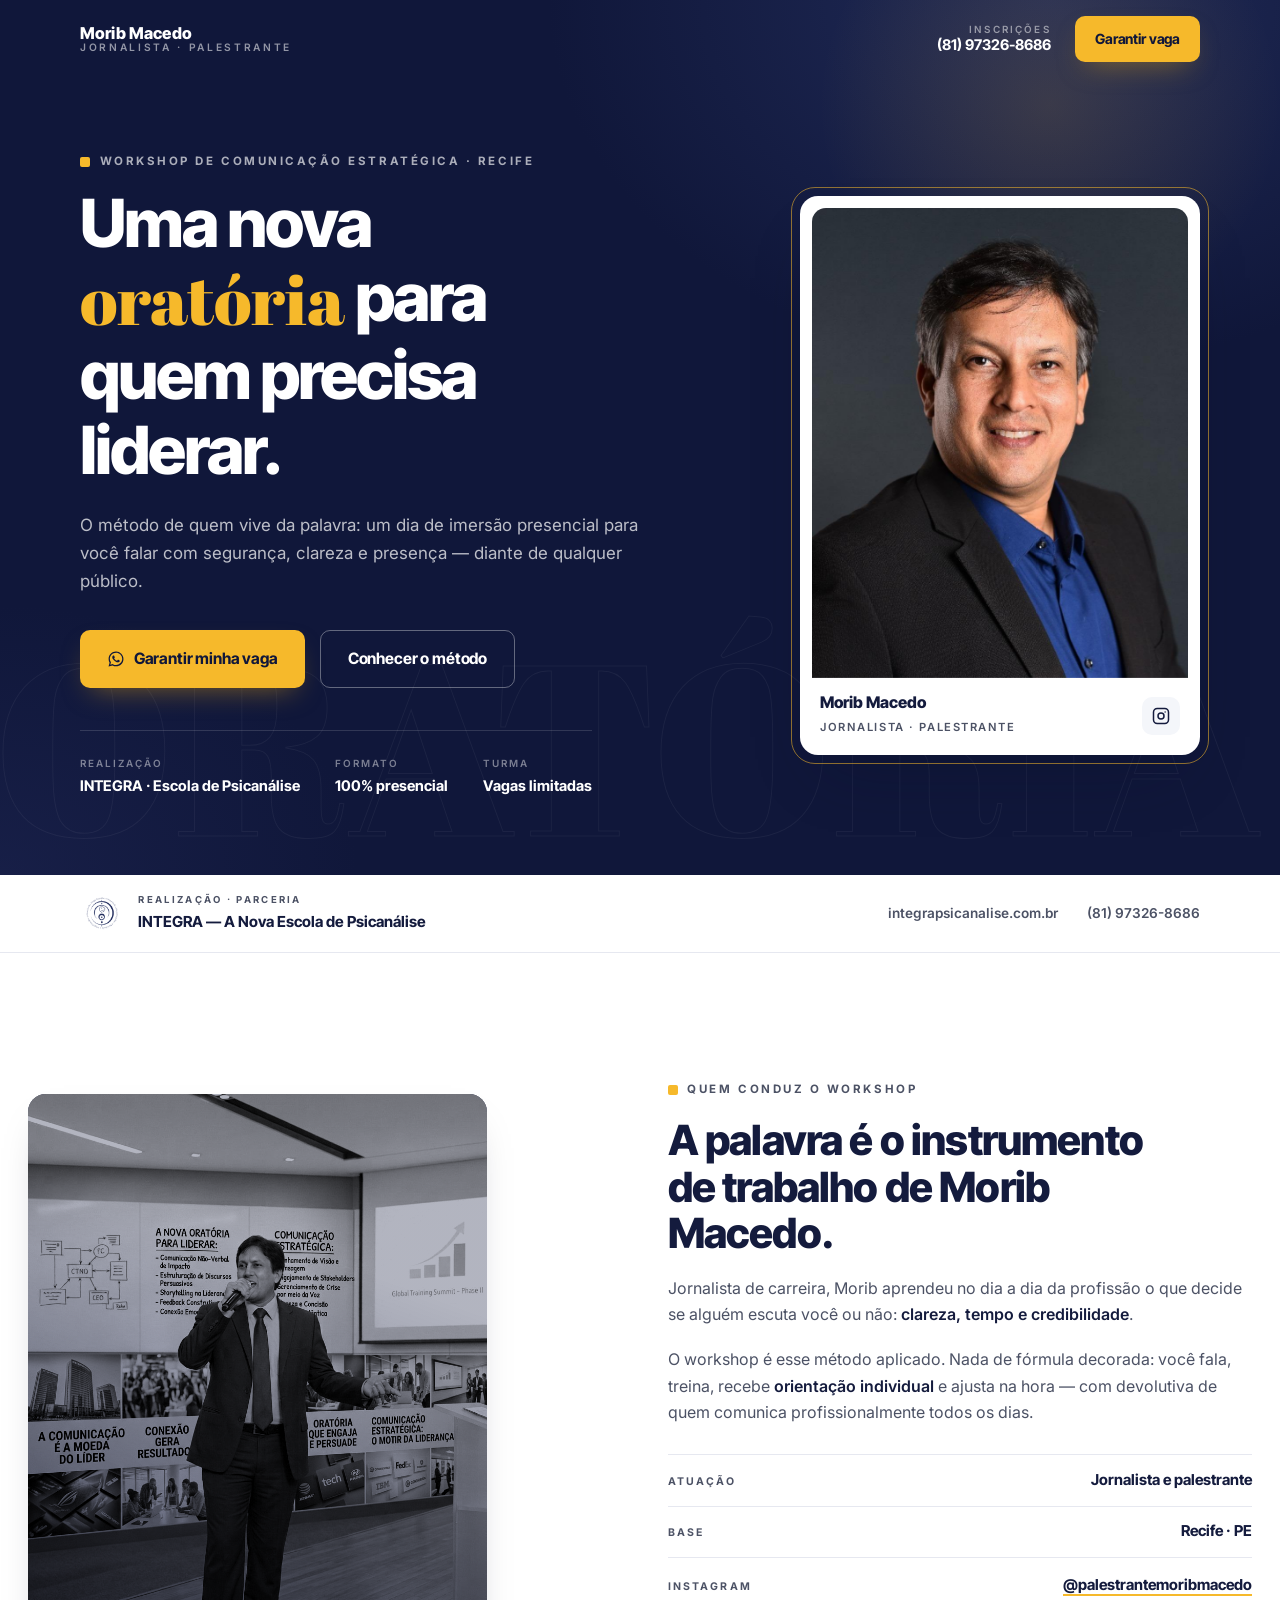
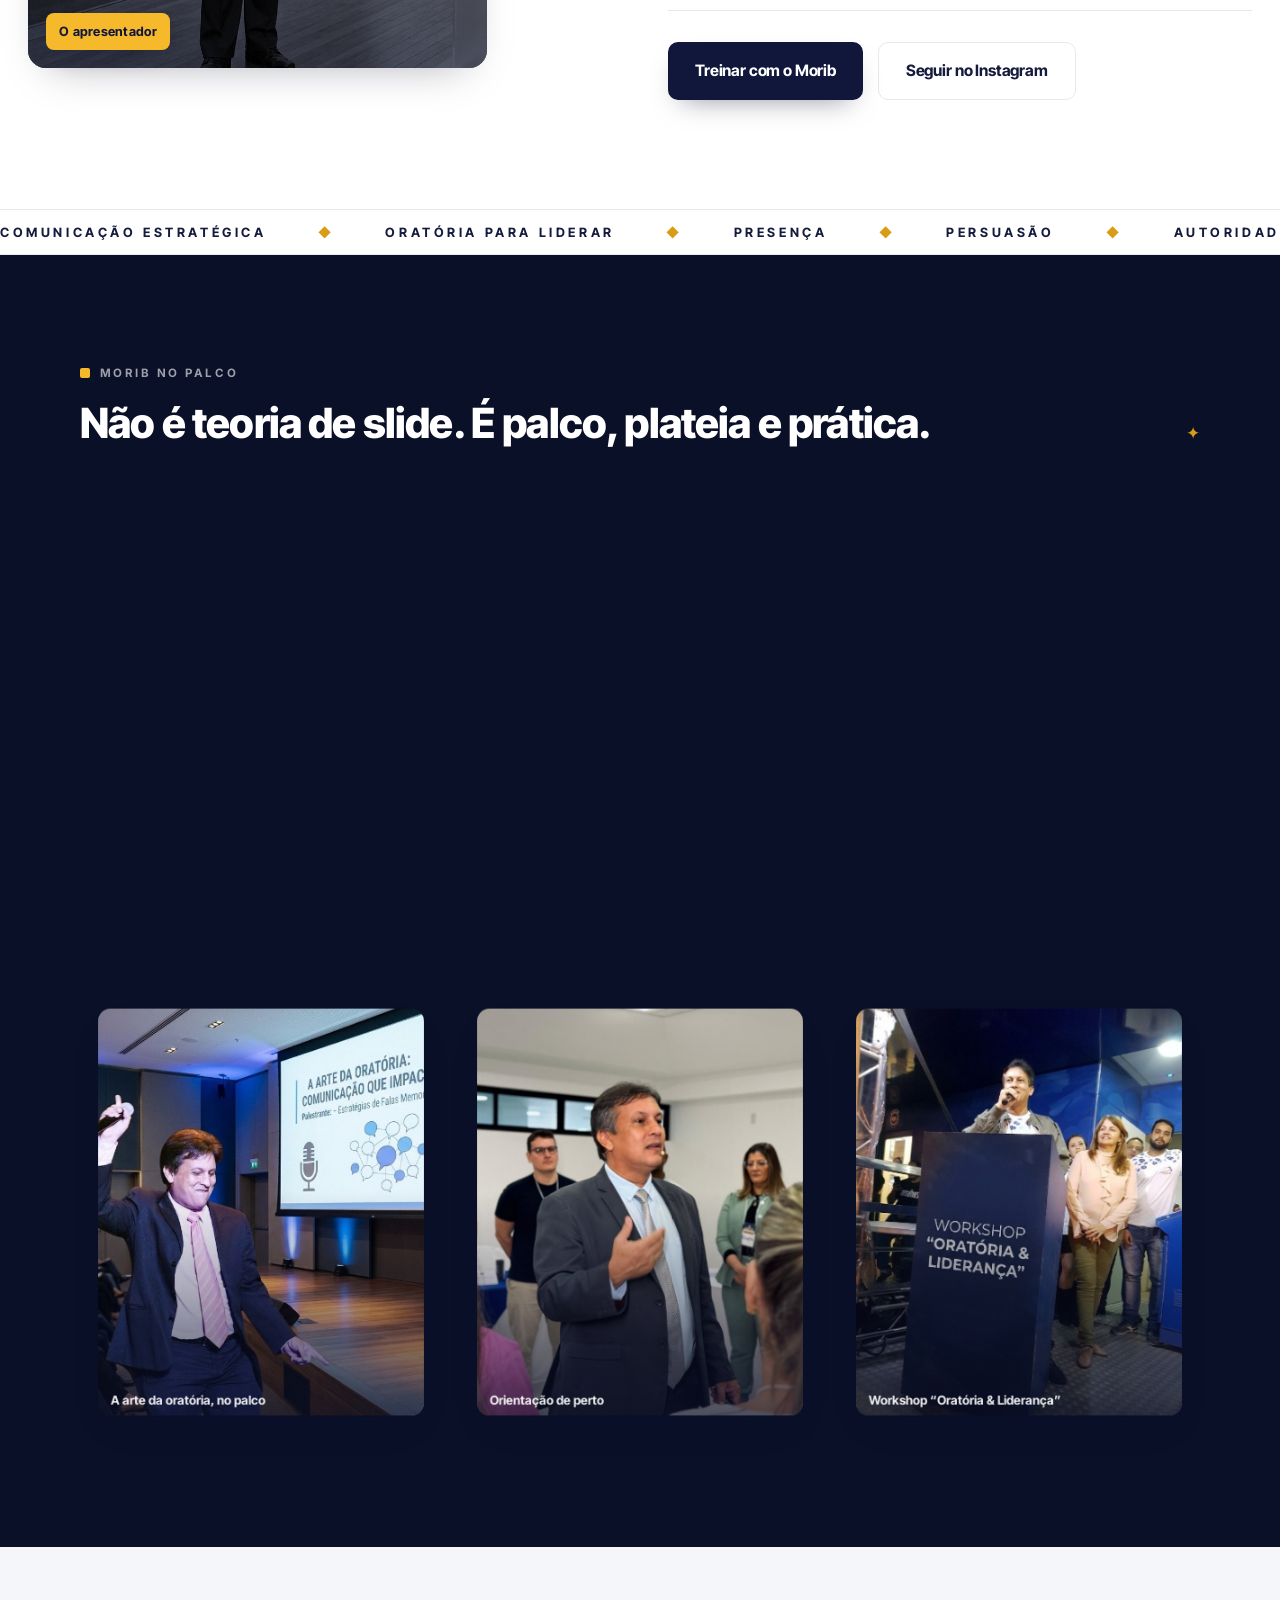
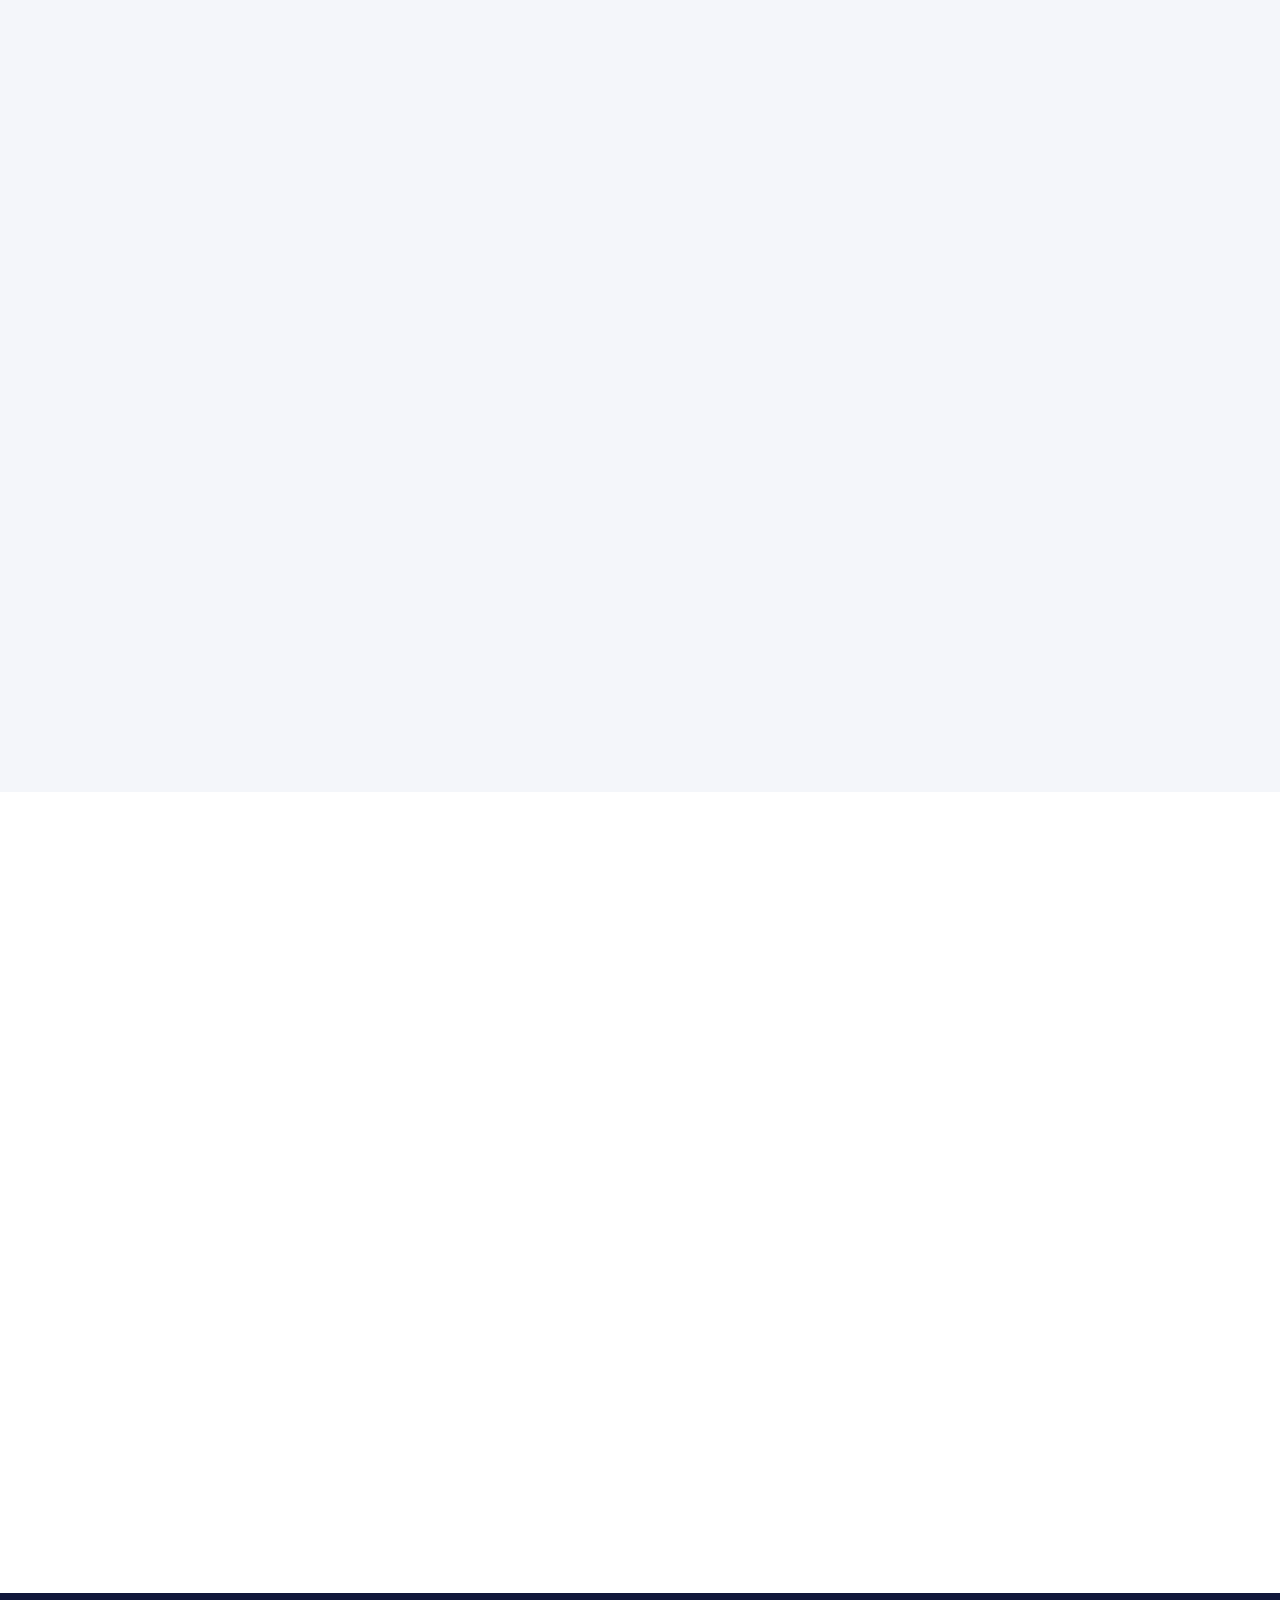
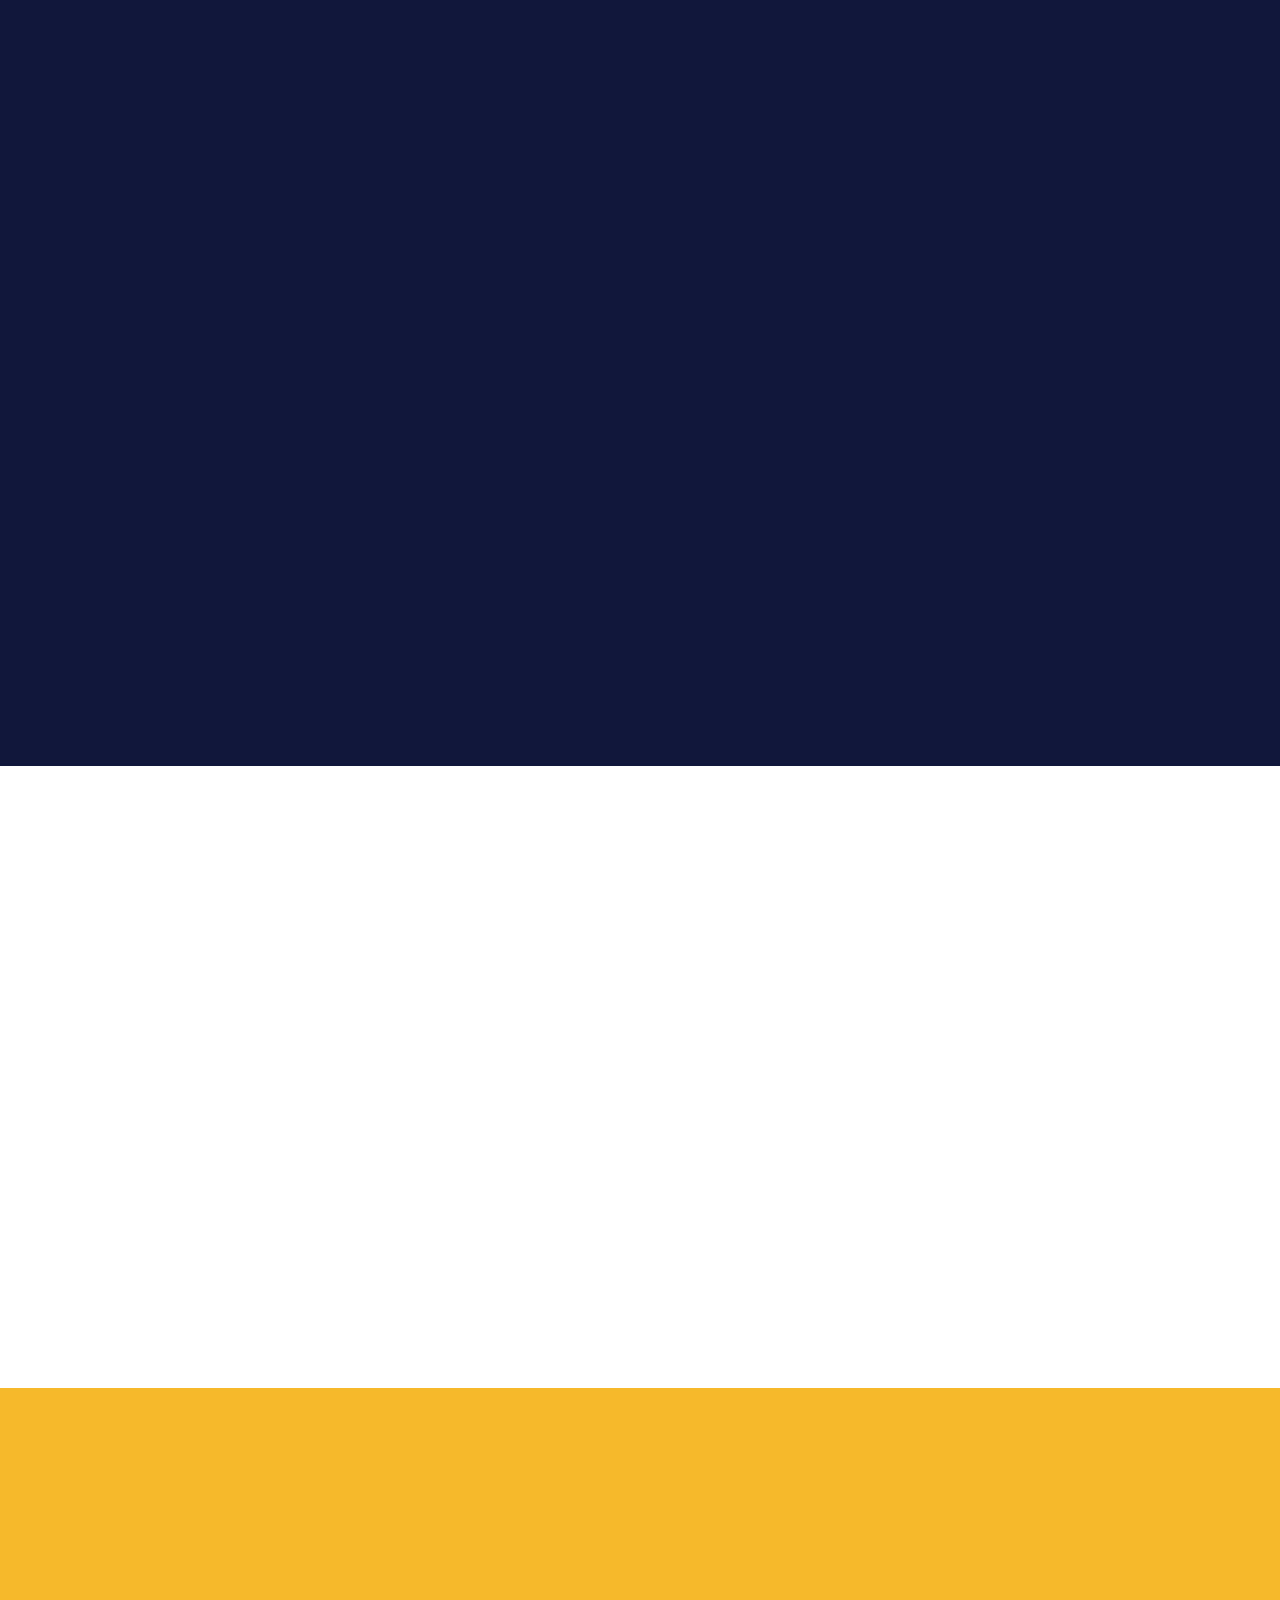
==== index.html @ 7ec1dc88 "AJUSTANDO A PARTE DE BAIXO DOSITE" ====
<!DOCTYPE html>
<html lang="pt-BR">
<head>
<meta charset="UTF-8">
<meta name="viewport" content="width=device-width, initial-scale=1.0">

<!-- ======================================================
     SEO E COMPARTILHAMENTO
     ====================================================== -->
<title>Morib Macedo — Workshop de Comunicação Estratégica | Recife</title>
<meta name="description" content="Uma nova oratória para liderar. Workshop presencial em Recife com o jornalista e palestrante Morib Macedo, na INTEGRA — A Nova Escola de Psicanálise. Vagas limitadas.">
<meta name="theme-color" content="#10173a">
<meta property="og:type" content="website">
<meta property="og:title" content="Workshop de Comunicação Estratégica — Uma Nova Oratória para Liderar">
<meta property="og:description" content="Com o jornalista e palestrante Morib Macedo. Presencial em Recife, na INTEGRA — A Nova Escola de Psicanálise. Vagas limitadas.">
<meta property="og:image" content="img/flyer-workshop.jpg">
<meta property="og:locale" content="pt_BR">

<!-- favicon: "M" dourado da marca sobre azul-marinho -->
<link rel="icon" type="image/png" href="img/favicon.png">
<link rel="apple-touch-icon" href="img/apple-touch-icon.png">

<!-- CSS crítico do preloader: garante a tela azul já no 1º pixel,
     antes mesmo do style.css carregar (sem flash branco) -->
<style>
  #preloader{position:fixed;inset:0;z-index:200;background:#10173a}
  html.loading,body.loading{overflow:hidden}
  /* esconde a logo só ENQUANTO ela não carregou (sem .has-logo):
     evita o ícone de "imagem quebrada" antes do style.css.
     Quando carrega, o JS adiciona .has-logo e a logo aparece. */
  #preloader .pre-brand:not(.has-logo) .pre-logo{display:none}
</style>
<!-- JavaScript desligado: mostra todo o conteúdo, sem preloader nem scroll travado -->
<noscript><style>
  #preloader{display:none!important}
  body.loading{overflow:auto!important}
  .reveal,.hero .kicker,.hero h1,.hero .lede,.hero-ctas,.hero-meta,.photo-card{
    opacity:1!important;transform:none!important;filter:none!important;clip-path:none!important;
  }
</style></noscript>

<!-- ======================================================
     PERFORMANCE
     - preconnect: abre a conexão com o Google Fonts mais cedo
     - preload da foto do hero: a imagem mais importante da página
     - fontes com display=swap: o texto aparece antes da fonte carregar
     - somente os pesos de fonte realmente usados são baixados
     ====================================================== -->
<link rel="preconnect" href="https://fonts.googleapis.com">
<link rel="preconnect" href="https://fonts.gstatic.com" crossorigin>
<link rel="preload" as="image" href="img/morib-hero.jpg" fetchpriority="high">
<link href="https://fonts.googleapis.com/css2?family=Inter+Tight:wght@700;800&family=Inter:wght@400;600;700&family=Abril+Fatface&display=swap" rel="stylesheet">

<!-- estilos e script (defer = baixa em paralelo, executa após o parse)
     ?v=2 = "cache-busting": força o navegador a baixar a versão nova,
     evitando que o Safari sirva CSS/JS antigos do cache -->
<link rel="stylesheet" href="css/style.css?v=5">
<script src="js/main.js?v=5" defer></script>
</head>
<body class="loading">

<!-- ======================================================
     PRELOADER — tela de carregamento na identidade da marca.
     Sai em cortina e só então dispara a entrada do hero.
     Failsafe no CSS/JS garante que nunca fica preso.
     ====================================================== -->
<div id="preloader" aria-hidden="true">
  <div class="pre-sheen"></div>
  <span class="pre-word">ORATÓRIA</span>

  <!-- marca ao centro (logo entra em img/morib-logo.png quando enviada) -->
  <div class="pre-stage">
    <div class="pre-brand" id="preBrand">
      <span class="pre-mark">M</span>
      <img class="pre-logo" src="img/morib-logo.png" alt="Morib Macedo"
           onload="document.getElementById('preBrand').classList.add('has-logo')"
           onerror="this.remove()">
      <span class="pre-name">Morib Macedo</span>
    </div>
    <span class="pre-cycle" id="preCycle">Comunicação</span>
  </div>

  <!-- rodapé editorial: status + número gigante -->
  <div class="pre-foot">
    <span class="pre-status">Preparando sua experiência</span>
    <span class="pre-count"><b id="preNum">0</b><i>%</i></span>
  </div>

  <!-- linha de progresso de ponta a ponta -->
  <div class="pre-track"><span class="pre-fill"></span></div>
</div>
<!-- rede de segurança independente: se o main.js falhar, some em 6s
     e ainda assim revela o hero (evita tela presa/hero invisível) -->
<script>
  setTimeout(function () {
    document.body.classList.remove('loading');
    var h = document.querySelector('.hero'); if (h) h.classList.add('in');
    // revela qualquer conteúdo que ainda não apareceu (se o main.js falhou)
    var r = document.querySelectorAll('.reveal');
    for (var i = 0; i < r.length; i++) r[i].classList.add('on');
    var p = document.getElementById('preloader');
    if (!p) return;
    p.style.transition = 'opacity .4s ease';
    p.style.opacity = '0';
    setTimeout(function () { if (p) p.remove(); }, 450);
  }, 6000);
</script>

<!-- barra de progresso de leitura (preenchida pelo JS) -->
<div class="progress" aria-hidden="true"></div>

<!-- ======================================================
     HEADER — fixo; transparente sobre o hero, branco ao rolar;
     esconde ao descer e reaparece ao subir (JS)
     ====================================================== -->
<header id="topbar">
  <div class="wrap nav">
    <a class="brand" href="#top" aria-label="Início">
      <b>Morib Macedo</b>
      <span>Jornalista · Palestrante</span>
    </a>
    <div class="nav-right">
      <a class="nav-phone" href="https://wa.me/5581973268686" target="_blank" rel="noopener">
        <small>Inscrições</small>
        <b>(81) 97326-8686</b>
      </a>
      <a class="btn btn-y" href="https://wa.me/5581973268686?text=Ol%C3%A1!%20Quero%20garantir%20minha%20vaga%20no%20Workshop%20de%20Comunica%C3%A7%C3%A3o%20Estrat%C3%A9gica%20%E2%80%93%20Uma%20Nova%20Orat%C3%B3ria%20para%20Liderar." target="_blank" rel="noopener">Garantir vaga</a>
    </div>
  </div>
</header>

<!-- ======================================================
     HERO — primeira dobra: promessa + apresentador + CTA
     A classe .in (adicionada pelo JS no load) dispara a
     entrada cinematográfica em sequência.
     ====================================================== -->
<section class="hero" id="top">
  <!-- marca d'água gigante com parallax controlado pelo JS -->
  <span class="hero-mark" data-parallax="0.16" aria-hidden="true">ORATÓRIA</span>

  <div class="wrap hero-grid">
    <!-- LEAD: gancho (kicker + título). No mobile vem antes da foto -->
    <div class="hero-lead">
      <p class="kicker">Workshop de Comunicação Estratégica · Recife</p>
      <h1>Uma nova <em>oratória</em> para quem precisa liderar.</h1>
    </div>

    <!-- cartão de foto estilo polaroid, com tilt 3D que segue o mouse.
         No desktop fica à direita; no mobile, logo após o título -->
    <figure class="photo-card">
      <div class="ph">
        <img src="img/morib-hero.jpg" alt="Morib Macedo, jornalista e palestrante"
             width="854" height="1279" fetchpriority="high" decoding="async">
      </div>
      <figcaption>
        <div>
          <b>Morib Macedo</b>
          <small>Jornalista · Palestrante</small>
        </div>
        <a class="ig" href="https://www.instagram.com/palestrantemoribmacedo" target="_blank" rel="noopener" aria-label="Instagram de Morib Macedo">
          <svg width="18" height="18" viewBox="0 0 24 24" fill="none" stroke="#141b3d" stroke-width="2" aria-hidden="true"><rect x="2" y="2" width="20" height="20" rx="5"/><circle cx="12" cy="12" r="4"/><circle cx="17.5" cy="6.5" r="1" fill="#141b3d" stroke="none"/></svg>
        </a>
      </figcaption>
    </figure>

    <!-- BODY: texto de apoio + CTAs + ficha do evento -->
    <div class="hero-body">
      <p class="lede">
        O método de quem vive da palavra: um dia de imersão presencial para você
        falar com segurança, clareza e presença — diante de qualquer público.
      </p>
      <div class="hero-ctas">
        <a class="btn btn-y" href="https://wa.me/5581973268686?text=Ol%C3%A1!%20Quero%20garantir%20minha%20vaga%20no%20Workshop%20de%20Comunica%C3%A7%C3%A3o%20Estrat%C3%A9gica%20%E2%80%93%20Uma%20Nova%20Orat%C3%B3ria%20para%20Liderar." target="_blank" rel="noopener">
          <svg width="18" height="18" viewBox="0 0 24 24" fill="currentColor" aria-hidden="true"><path d="M12.04 2c-5.46 0-9.9 4.44-9.9 9.9 0 1.75.46 3.45 1.32 4.95L2.05 22l5.3-1.39a9.87 9.87 0 0 0 4.69 1.19h.01c5.45 0 9.89-4.44 9.89-9.9 0-2.64-1.03-5.13-2.9-7A9.82 9.82 0 0 0 12.04 2m0 18.01h-.01a8.2 8.2 0 0 1-4.18-1.15l-.3-.18-3.12.82.83-3.04-.2-.31a8.2 8.2 0 0 1-1.26-4.38c0-4.54 3.7-8.24 8.24-8.24 2.2 0 4.27.86 5.82 2.42a8.18 8.18 0 0 1 2.41 5.83c0 4.54-3.7 8.23-8.23 8.23m4.52-6.16c-.25-.13-1.47-.72-1.69-.81-.23-.08-.39-.12-.56.13-.17.25-.64.8-.78.97-.14.16-.29.18-.54.06-.25-.13-1.05-.39-2-1.23-.74-.66-1.23-1.47-1.38-1.72-.14-.25-.02-.38.11-.51.11-.11.25-.29.37-.43.12-.14.17-.25.25-.41.08-.17.04-.31-.02-.43-.06-.13-.56-1.35-.77-1.84-.2-.48-.4-.42-.56-.43h-.48c-.17 0-.43.06-.66.31-.22.25-.86.85-.86 2.07 0 1.22.89 2.4 1.01 2.56.12.17 1.75 2.67 4.23 3.74.59.26 1.05.41 1.41.52.59.19 1.13.16 1.56.1.48-.07 1.47-.6 1.67-1.18.21-.58.21-1.07.15-1.18-.06-.1-.23-.16-.48-.29"/></svg>
          Garantir minha vaga
        </a>
        <a class="btn btn-ghost-w" href="#apresentador">Conhecer o método</a>
      </div>
      <!-- mini-ficha do evento -->
      <div class="hero-meta">
        <div><small>Realização</small><b>INTEGRA · Escola de Psicanálise</b></div>
        <div><small>Formato</small><b>100% presencial</b></div>
        <div><small>Turma</small><b>Vagas limitadas</b></div>
      </div>
    </div>
  </div>
</section>

<!-- ======================================================
     FAIXA DE REALIZAÇÃO — credibilidade logo após o hero
     ====================================================== -->
<div class="strip">
  <div class="wrap">
    <div class="strip-left">
      <a href="https://integrapsicanalise.com.br" target="_blank" rel="noopener">
        <img src="img/integra-navy-sm.png" alt="INTEGRA — A Nova Escola de Psicanálise"
             width="44" height="44" loading="lazy" decoding="async">
        <div>
          <small>Realização · Parceria</small>
          <b>INTEGRA — A Nova Escola de Psicanálise</b>
        </div>
      </a>
    </div>
    <div class="strip-right">
      <a href="https://integrapsicanalise.com.br" target="_blank" rel="noopener">integrapsicanalise.com.br</a>
      <a href="https://wa.me/5581973268686" target="_blank" rel="noopener">(81) 97326-8686</a>
    </div>
  </div>
</div>

<!-- ======================================================
     APRESENTADOR — a página é sobre ele; vem logo no topo.
     data-stagger: os filhos .reveal entram em cascata.
     ====================================================== -->
<section class="section" id="apresentador">
  <div class="wrap spk" data-stagger>
    <div class="spk-visual reveal">
      <!-- duotone azul que revela a cor real da foto no hover -->
      <div class="frame">
        <img src="img/morib-parede.jpg" alt="Morib Macedo apresentando o método A Nova Oratória para Liderar"
             width="896" height="1200" loading="lazy" decoding="async">
      </div>
      <span class="tag">O apresentador</span>
    </div>
    <div class="reveal">
      <p class="kicker">Quem conduz o workshop</p>
      <h2>A palavra é o instrumento de trabalho de Morib Macedo.</h2>
      <p>
        Jornalista de carreira, Morib aprendeu no dia a dia da profissão o que decide
        se alguém escuta você ou não: <b>clareza, tempo e credibilidade</b>.
      </p>
      <p>
        O workshop é esse método aplicado. Nada de fórmula decorada: você fala,
        treina, recebe <b>orientação individual</b> e ajusta na hora — com devolutiva
        de quem comunica profissionalmente todos os dias.
      </p>
      <!-- ficha rápida -->
      <div class="spk-meta">
        <div><small>Atuação</small><b>Jornalista e palestrante</b></div>
        <div><small>Base</small><b>Recife · PE</b></div>
        <div><small>Instagram</small><a href="https://www.instagram.com/palestrantemoribmacedo" target="_blank" rel="noopener"><b>@palestrantemoribmacedo</b></a></div>
      </div>
      <div class="spk-ctas">
        <a class="btn btn-navy" href="https://wa.me/5581973268686?text=Ol%C3%A1!%20Quero%20garantir%20minha%20vaga%20no%20Workshop%20de%20Comunica%C3%A7%C3%A3o%20Estrat%C3%A9gica%20com%20o%20Morib%20Macedo." target="_blank" rel="noopener">Treinar com o Morib</a>
        <a class="btn btn-ghost" href="https://www.instagram.com/palestrantemoribmacedo" target="_blank" rel="noopener">Seguir no Instagram</a>
      </div>
    </div>
  </div>
</section>

<!-- letreiro em movimento contínuo — vida entre as seções -->
<div class="marquee" aria-hidden="true">
  <div class="marquee-track">
    <span>Comunicação estratégica <i>◆</i> Oratória para liderar <i>◆</i> Presença <i>◆</i> Persuasão <i>◆</i> Autoridade <i>◆</i></span>
    <span>Comunicação estratégica <i>◆</i> Oratória para liderar <i>◆</i> Presença <i>◆</i> Persuasão <i>◆</i> Autoridade <i>◆</i></span>
  </div>
</div>

<!-- ======================================================
     MORIB NO PALCO — prova social: fotos reais em ação
     com plateia. Clique em qualquer imagem abre o lightbox.
     ====================================================== -->
<section class="section stage" id="palco">
  <div class="wrap" data-stagger>
    <div class="sec-top reveal">
      <div>
        <p class="kicker">Morib no palco</p>
        <h2>Não é teoria de slide. É palco, plateia e prática.</h2>
      </div>
      <span class="sec-num">✦</span>
    </div>

    <!-- banner cinematográfico -->
    <figure class="gal-hero reveal" data-full="img/acao-2.jpg">
      <img src="img/acao-2.jpg" alt="Morib Macedo falando no meio da plateia durante um workshop"
           width="1280" height="853" loading="lazy" decoding="async" data-parallax="0.06">
      <span class="zoom" aria-hidden="true"><svg width="16" height="16" viewBox="0 0 24 24" fill="none" stroke="#fff" stroke-width="2"><circle cx="11" cy="11" r="7"/><path d="M21 21l-4.3-4.3M11 8v6M8 11h6"/></svg></span>
      <figcaption class="gal-cap">
        <b>Imersão presencial, plateia real.</b>
        <span>Todo mundo fala. Todo mundo é ouvido.</span>
      </figcaption>
    </figure>

    <!-- trio de momentos -->
    <div class="gal-row">
      <figure class="gal-tile reveal" data-full="img/acao-1.jpg">
        <img src="img/acao-1.jpg" alt="Morib Macedo na palestra A Arte da Oratória" width="1189" height="848" loading="lazy" decoding="async">
        <span class="zoom" aria-hidden="true"><svg width="16" height="16" viewBox="0 0 24 24" fill="none" stroke="#fff" stroke-width="2"><circle cx="11" cy="11" r="7"/><path d="M21 21l-4.3-4.3M11 8v6M8 11h6"/></svg></span>
        <span class="t">A arte da oratória, no palco</span>
      </figure>
      <figure class="gal-tile reveal" data-full="img/acao-3.jpg">
        <img src="img/acao-3.jpg" alt="Morib Macedo orientando participantes de perto" width="1280" height="960" loading="lazy" decoding="async">
        <span class="zoom" aria-hidden="true"><svg width="16" height="16" viewBox="0 0 24 24" fill="none" stroke="#fff" stroke-width="2"><circle cx="11" cy="11" r="7"/><path d="M21 21l-4.3-4.3M11 8v6M8 11h6"/></svg></span>
        <span class="t">Orientação de perto</span>
      </figure>
      <figure class="gal-tile reveal" data-full="img/acao-4.jpg">
        <img src="img/acao-4.jpg" alt="Morib Macedo no púlpito do Workshop Oratória e Liderança" width="883" height="1007" loading="lazy" decoding="async">
        <span class="zoom" aria-hidden="true"><svg width="16" height="16" viewBox="0 0 24 24" fill="none" stroke="#fff" stroke-width="2"><circle cx="11" cy="11" r="7"/><path d="M21 21l-4.3-4.3M11 8v6M8 11h6"/></svg></span>
        <span class="t">Workshop “Oratória &amp; Liderança”</span>
      </figure>
    </div>
  </div>
</section>

<!-- ======================================================
     PARA QUEM É — lista editorial com hover interativo
     ====================================================== -->
<section class="section soft-bg" id="publico">
  <div class="wrap" data-stagger>
    <div class="sec-top reveal">
      <div>
        <p class="kicker">Para quem é</p>
        <h2>Feito para quem vive de convencer pessoas.</h2>
        <p class="lede">Cliente, aluno, equipe ou banca: se o seu resultado depende de como você fala, este workshop foi montado para você.</p>
      </div>
      <span class="sec-num">01</span>
    </div>
    <ul class="aud">
      <li class="reveal">
        <span class="n">a.</span>
        <h3>Empreendedores</h3>
        <p>Vender a visão, negociar melhor, liderar o time.</p>
      </li>
      <li class="reveal">
        <span class="n">b.</span>
        <h3>Estudantes</h3>
        <p>Apresentações, defesas, entrevistas e seleções.</p>
      </li>
      <li class="reveal">
        <span class="n">c.</span>
        <h3>Educadores</h3>
        <p>Aulas que prendem a atenção do início ao fim.</p>
      </li>
      <li class="reveal">
        <span class="n">d.</span>
        <h3>Gestores</h3>
        <p>Reuniões, feedbacks e equipes que se movem.</p>
      </li>
      <li class="reveal">
        <span class="n">e.</span>
        <h3>Profissionais liberais</h3>
        <p>Comunicar valor e fechar com confiança.</p>
      </li>
    </ul>
  </div>
</section>

<!-- ======================================================
     O MÉTODO — 6 transformações; as réguas se desenham
     na revelação e ficam amarelas no hover
     ====================================================== -->
<section class="section" id="metodo">
  <div class="wrap" data-stagger>
    <div class="sec-top reveal">
      <div>
        <p class="kicker">O método</p>
        <h2>O que muda na sua comunicação.</h2>
      </div>
      <span class="sec-num">02</span>
    </div>
    <div class="chg">
      <article class="reveal">
        <span class="n">01</span>
        <h3>Segurança para falar em público</h3>
        <p>Sem decoreba e sem travar — mesmo sob pressão.</p>
      </article>
      <article class="reveal">
        <span class="n">02</span>
        <h3>Estrutura de fala</h3>
        <p>Começo, meio, fim e um objetivo claro: convencer.</p>
      </article>
      <article class="reveal">
        <span class="n">03</span>
        <h3>Presença</h3>
        <p>Voz, postura e gesto dizendo a mesma coisa que você.</p>
      </article>
      <article class="reveal">
        <span class="n">04</span>
        <h3>Conexão</h3>
        <p>Escuta ativa e leitura de quem está na sua frente.</p>
      </article>
      <article class="reveal">
        <span class="n">05</span>
        <h3>Estratégia</h3>
        <p>A mesma mensagem, adaptada a cada contexto.</p>
      </article>
      <article class="reveal">
        <span class="n">06</span>
        <h3>Liderança</h3>
        <p>A fala como ferramenta de conduzir pessoas e decisões.</p>
      </article>
    </div>
    <div class="chg-foot reveal">
      <a class="btn btn-y" href="https://wa.me/5581973268686?text=Ol%C3%A1!%20Quero%20garantir%20minha%20vaga%20no%20Workshop%20de%20Comunica%C3%A7%C3%A3o%20Estrat%C3%A9gica%20%E2%80%93%20Uma%20Nova%20Orat%C3%B3ria%20para%20Liderar." target="_blank" rel="noopener">Quero desenvolver minha oratória</a>
      <small>Inscrição direta pelo WhatsApp · (81) 97326-8686</small>
    </div>
  </div>
</section>

<!-- ======================================================
     INTEGRA — onde acontece (realização em destaque)
     ====================================================== -->
<section class="section integra" id="integra">
  <div class="wrap int-grid" data-stagger>
    <div class="int-logo reveal">
      <img src="img/integra-cream.png" alt="INTEGRA — A Nova Escola de Psicanálise"
           width="800" height="800" loading="lazy" decoding="async" data-parallax="0.05">
    </div>
    <div class="reveal">
      <span class="int-badge">Parceria oficial · Realização</span>
      <p class="kicker">INTEGRA — A Nova Escola de Psicanálise</p>
      <h2>Um workshop realizado por quem entende de gente.</h2>
      <p class="lede">
        Este encontro é uma <b>parceria entre Morib Macedo e a INTEGRA — A Nova Escola
        de Psicanálise</b>, referência em desenvolvimento humano no Recife. E não é
        por acaso: comunicação é comportamento. Aprender a falar dentro de uma escola
        que estuda o comportamento humano muda o resultado — você treina, erra, ajusta
        e evolui em um ambiente pensado para isso.
      </p>
      <div class="int-info">
        <div><small>Realização</small><b>INTEGRA Psicanálise</b></div>
        <div><small>Cidade</small><b>Recife · PE</b></div>
        <div><small>Formato</small><b>100% presencial</b></div>
        <div><small>Site</small><b>integrapsicanalise.com.br</b></div>
      </div>
      <div class="int-actions">
        <a class="btn btn-site" href="https://integrapsicanalise.com.br" target="_blank" rel="noopener">
          <svg width="18" height="18" viewBox="0 0 24 24" fill="none" stroke="currentColor" stroke-width="2" aria-hidden="true"><circle cx="12" cy="12" r="10"/><path d="M2 12h20M12 2a15 15 0 0 1 0 20M12 2a15 15 0 0 0 0 20"/></svg>
          Conhecer a INTEGRA
        </a>
        <a class="btn btn-y" href="https://wa.me/5581973268686?text=Ol%C3%A1!%20Quero%20garantir%20minha%20vaga%20no%20Workshop%20de%20Comunica%C3%A7%C3%A3o%20Estrat%C3%A9gica%20na%20INTEGRA." target="_blank" rel="noopener">Garantir minha vaga</a>
      </div>
    </div>
  </div>
</section>

<!-- ======================================================
     FAQ — objeções respondidas antes do CTA final
     ====================================================== -->
<section class="section" id="faq">
  <div class="wrap" data-stagger>
    <div class="sec-top reveal">
      <div>
        <p class="kicker">Perguntas frequentes</p>
        <h2>O que mais perguntam antes de se inscrever.</h2>
      </div>
      <span class="sec-num">03</span>
    </div>
    <div class="faq reveal">
      <details>
        <summary>Preciso ter experiência com oratória?
          <svg width="16" height="16" viewBox="0 0 24 24" fill="none" stroke="currentColor" stroke-width="2.4" aria-hidden="true"><path d="M12 5v14M5 12h14"/></svg>
        </summary>
        <p class="ans">Não. O método funciona tanto para quem trava na frente dos outros quanto para quem já apresenta e quer subir de nível. A prática respeita o momento de cada participante.</p>
      </details>
      <details>
        <summary>Onde e quando acontece?
          <svg width="16" height="16" viewBox="0 0 24 24" fill="none" stroke="currentColor" stroke-width="2.4" aria-hidden="true"><path d="M12 5v14M5 12h14"/></svg>
        </summary>
        <p class="ans">Na INTEGRA — A Nova Escola de Psicanálise, no Recife/PE. O encontro é 100% presencial. Data, horário e endereço completo são confirmados na inscrição pelo WhatsApp.</p>
      </details>
      <details>
        <summary>Como garanto minha vaga?
          <svg width="16" height="16" viewBox="0 0 24 24" fill="none" stroke="currentColor" stroke-width="2.4" aria-hidden="true"><path d="M12 5v14M5 12h14"/></svg>
        </summary>
        <p class="ans">Pelo WhatsApp <a href="https://wa.me/5581973268686" target="_blank" rel="noopener">(81) 97326-8686</a>. A equipe confirma os detalhes, as formas de pagamento e finaliza sua inscrição em poucos minutos.</p>
      </details>
      <details>
        <summary>Por que as vagas são limitadas?
          <svg width="16" height="16" viewBox="0 0 24 24" fill="none" stroke="currentColor" stroke-width="2.4" aria-hidden="true"><path d="M12 5v14M5 12h14"/></svg>
        </summary>
        <p class="ans">Porque cada participante treina e recebe orientação individual do Morib. Turma pequena é condição do método — e por isso as vagas costumam se esgotar rápido.</p>
      </details>
    </div>
  </div>
</section>

<!-- ======================================================
     CTA FINAL — faixa amarela com cartão de inscrição
     ====================================================== -->
<section class="cta" id="inscricao">
  <div class="wrap" data-stagger>
    <div class="reveal">
      <p class="kicker">Inscrições abertas</p>
      <h2>Garanta sua vaga antes que a turma feche.</h2>
      <p>
        As vagas são poucas de propósito: turma pequena é o que garante prática
        individual e atenção de verdade a cada participante.
      </p>
    </div>
    <div class="cta-box reveal">
      <form id="leadForm">
        <label for="leadName">Seu nome</label>
        <input type="text" id="leadName" name="nome" placeholder="Como você quer ser chamado?" autocomplete="name">
        <button class="btn btn-navy" type="submit">
          <svg width="18" height="18" viewBox="0 0 24 24" fill="currentColor" aria-hidden="true"><path d="M12.04 2c-5.46 0-9.9 4.44-9.9 9.9 0 1.75.46 3.45 1.32 4.95L2.05 22l5.3-1.39a9.87 9.87 0 0 0 4.69 1.19h.01c5.45 0 9.89-4.44 9.89-9.9 0-2.64-1.03-5.13-2.9-7A9.82 9.82 0 0 0 12.04 2m0 18.01h-.01a8.2 8.2 0 0 1-4.18-1.15l-.3-.18-3.12.82.83-3.04-.2-.31a8.2 8.2 0 0 1-1.26-4.38c0-4.54 3.7-8.24 8.24-8.24 2.2 0 4.27.86 5.82 2.42a8.18 8.18 0 0 1 2.41 5.83c0 4.54-3.7 8.23-8.23 8.23m4.52-6.16c-.25-.13-1.47-.72-1.69-.81-.23-.08-.39-.12-.56.13-.17.25-.64.8-.78.97-.14.16-.29.18-.54.06-.25-.13-1.05-.39-2-1.23-.74-.66-1.23-1.47-1.38-1.72-.14-.25-.02-.38.11-.51.11-.11.25-.29.37-.43.12-.14.17-.25.25-.41.08-.17.04-.31-.02-.43-.06-.13-.56-1.35-.77-1.84-.2-.48-.4-.42-.56-.43h-.48c-.17 0-.43.06-.66.31-.22.25-.86.85-.86 2.07 0 1.22.89 2.4 1.01 2.56.12.17 1.75 2.67 4.23 3.74.59.26 1.05.41 1.41.52.59.19 1.13.16 1.56.1.48-.07 1.47-.6 1.67-1.18.21-.58.21-1.07.15-1.18-.06-.1-.23-.16-.48-.29"/></svg>
          Garantir vaga pelo WhatsApp
        </button>
      </form>
      <p class="alt">Ou chame direto: <a href="https://wa.me/5581973268686" target="_blank" rel="noopener">(81) 97326-8686</a></p>
      <p class="note">
        <svg width="14" height="14" viewBox="0 0 24 24" fill="none" stroke="currentColor" stroke-width="2" aria-hidden="true"><path d="M12 21s-7-5.3-7-11a7 7 0 0 1 14 0c0 5.7-7 11-7 11z"/><circle cx="12" cy="10" r="2.6"/></svg>
        INTEGRA · Recife/PE — encontro presencial
      </p>
    </div>
  </div>
</section>

<!-- ======================================================
     FOOTER
     ====================================================== -->
<footer>
  <div class="wrap">
    <div class="foot-top">
      <div class="foot-brand">
        <img class="foot-logo" src="img/morib-logo.png" alt="Morib Macedo"
             width="640" height="298" loading="lazy" decoding="async">
        <span>Jornalista · Palestrante</span>
      </div>
      <img src="img/integra-cream-sm.png" alt="INTEGRA — A Nova Escola de Psicanálise"
           width="64" height="64" loading="lazy" decoding="async">
    </div>
    <div class="foot-bottom">
      <div class="foot-links">
        <a href="https://www.instagram.com/palestrantemoribmacedo" target="_blank" rel="noopener">@palestrantemoribmacedo</a>
        <a href="https://www.instagram.com/oratoriarecife" target="_blank" rel="noopener">@oratoriarecife</a>
        <a href="https://integrapsicanalise.com.br" target="_blank" rel="noopener">integrapsicanalise.com.br</a>
        <a href="https://wa.me/5581973268686" target="_blank" rel="noopener">(81) 97326-8686</a>
      </div>
      <small>Workshop de Comunicação Estratégica — Uma Nova Oratória para Liderar<br>
      Realização e parceria: INTEGRA — A Nova Escola de Psicanálise · © <span id="year"></span> Morib Macedo</small>
    </div>
  </div>
</footer>

<!-- ======================================================
     WHATSAPP FLUTUANTE + BARRA FIXA MOBILE
     (aparecem via JS depois que o visitante passa do hero)
     ====================================================== -->
<a class="wa-float" href="https://wa.me/5581973268686?text=Ol%C3%A1!%20Quero%20garantir%20minha%20vaga%20no%20Workshop%20de%20Comunica%C3%A7%C3%A3o%20Estrat%C3%A9gica%20%E2%80%93%20Uma%20Nova%20Orat%C3%B3ria%20para%20Liderar." target="_blank" rel="noopener" aria-label="Falar no WhatsApp">
  <svg width="27" height="27" viewBox="0 0 24 24" fill="#fff" aria-hidden="true"><path d="M12.04 2c-5.46 0-9.9 4.44-9.9 9.9 0 1.75.46 3.45 1.32 4.95L2.05 22l5.3-1.39a9.87 9.87 0 0 0 4.69 1.19h.01c5.45 0 9.89-4.44 9.89-9.9 0-2.64-1.03-5.13-2.9-7A9.82 9.82 0 0 0 12.04 2m0 18.01h-.01a8.2 8.2 0 0 1-4.18-1.15l-.3-.18-3.12.82.83-3.04-.2-.31a8.2 8.2 0 0 1-1.26-4.38c0-4.54 3.7-8.24 8.24-8.24 2.2 0 4.27.86 5.82 2.42a8.18 8.18 0 0 1 2.41 5.83c0 4.54-3.7 8.23-8.23 8.23m4.52-6.16c-.25-.13-1.47-.72-1.69-.81-.23-.08-.39-.12-.56.13-.17.25-.64.8-.78.97-.14.16-.29.18-.54.06-.25-.13-1.05-.39-2-1.23-.74-.66-1.23-1.47-1.38-1.72-.14-.25-.02-.38.11-.51.11-.11.25-.29.37-.43.12-.14.17-.25.25-.41.08-.17.04-.31-.02-.43-.06-.13-.56-1.35-.77-1.84-.2-.48-.4-.42-.56-.43h-.48c-.17 0-.43.06-.66.31-.22.25-.86.85-.86 2.07 0 1.22.89 2.4 1.01 2.56.12.17 1.75 2.67 4.23 3.74.59.26 1.05.41 1.41.52.59.19 1.13.16 1.56.1.48-.07 1.47-.6 1.67-1.18.21-.58.21-1.07.15-1.18-.06-.1-.23-.16-.48-.29"/></svg>
</a>

<div class="sticky-cta">
  <a class="btn btn-y" href="https://wa.me/5581973268686?text=Ol%C3%A1!%20Quero%20garantir%20minha%20vaga%20no%20Workshop%20de%20Comunica%C3%A7%C3%A3o%20Estrat%C3%A9gica%20%E2%80%93%20Uma%20Nova%20Orat%C3%B3ria%20para%20Liderar." target="_blank" rel="noopener">Garantir minha vaga</a>
</div>

<!-- lightbox da galeria (aberto/fechado e navegado pelo JS) -->
<div class="lightbox" id="lightbox" role="dialog" aria-modal="true" aria-label="Foto ampliada">
  <button class="lightbox-close" id="lightboxClose" aria-label="Fechar">
    <svg width="20" height="20" viewBox="0 0 24 24" fill="none" stroke="currentColor" stroke-width="2.4" aria-hidden="true"><path d="M6 6l12 12M18 6L6 18"/></svg>
  </button>
  <button class="lightbox-nav prev" id="lightboxPrev" aria-label="Foto anterior">
    <svg width="22" height="22" viewBox="0 0 24 24" fill="none" stroke="currentColor" stroke-width="2.2" aria-hidden="true"><path d="M15 18l-6-6 6-6"/></svg>
  </button>
  <button class="lightbox-nav next" id="lightboxNext" aria-label="Próxima foto">
    <svg width="22" height="22" viewBox="0 0 24 24" fill="none" stroke="currentColor" stroke-width="2.2" aria-hidden="true"><path d="M9 18l6-6-6-6"/></svg>
  </button>
  <img id="lightboxImg" src="" alt="">
  <span class="lightbox-count" id="lightboxCount"></span>
</div>

</body>
</html>
---- css/style.css ----
/* ============================================================
   WORKSHOP DE COMUNICAÇÃO ESTRATÉGICA — Morib Macedo
   Folha de estilos principal
   ------------------------------------------------------------
   Índice:
   01. Tokens de design (cores, fontes, sombras)
   02. Reset e base
   03. Utilitários (container, kicker, títulos)
   04. Sistema de revelação no scroll (com stagger)
   05. Botões
   06. Barra de progresso de leitura
   07. Header fixo (transparente → sólido, esconde ao rolar)
   08. Hero (entrada cinematográfica + cartão de foto 3D)
   09. Faixa de realização
   10. Letreiro (marquee)
   11. Apresentador (duotone que revela cor no hover)
   12. Para quem é (lista editorial)
   13. O método
   14. INTEGRA
   15. FAQ
   16. CTA final (faixa amarela)
   17. Footer
   18. WhatsApp flutuante + barra fixa mobile
   19. Keyframes
   20. Performance e acessibilidade
   ============================================================ */

/* ---------- 01. TOKENS DE DESIGN ---------- */
:root{
  /* paleta — azul-marinho dominante, branco, amarelo de contraste */
  --navy-950:#0b1029;
  --navy-900:#10173a;
  --navy-800:#151d44;
  --navy-700:#1c2450;
  --navy-500:#232e5c;
  --ink:#141b3d;            /* texto principal em fundo claro */
  --body:#4c5265;           /* texto de apoio */
  --soft:#f4f6fa;           /* fundo de seção alternada */
  --hair:#e6e8f0;           /* linhas finas em fundo claro */
  --hair-d:rgba(255,255,255,.14); /* linhas finas em fundo escuro */
  --yellow:#f6b92b;
  --yellow-d:#d99d15;
  --white:#ffffff;

  /* tipografia */
  --f-disp:'Inter Tight',Inter,system-ui,sans-serif; /* títulos */
  --f-body:'Inter',system-ui,sans-serif;             /* texto corrido */
  --f-accent:'Abril Fatface',Georgia,serif;          /* palavra "oratória" / números */

  /* geometria e sombras */
  --r:14px;
  --shadow-lg:0 32px 64px -28px rgba(11,16,41,.4);
  --shadow-md:0 18px 40px -22px rgba(11,16,41,.35);

  /* curvas de animação — dão o "toque vivo" do site */
  --ease-out:cubic-bezier(.16,1,.3,1);      /* desaceleração suave e elegante */
  --ease-spring:cubic-bezier(.34,1.56,.64,1); /* leve "quique" nos hovers */
}

/* ---------- 02. RESET E BASE ---------- */
*{margin:0;padding:0;box-sizing:border-box}
/* trava o scroll horizontal na RAIZ (html) e no body.
   No iOS o scroll lateral acontece no <html>, então só no body não
   basta — sem isto, um filho animado que "vaza" do overflow:hidden
   (bug do Safari) deixava rolar de lado e mostrava uma listra branca. */
html{
  scroll-behavior:smooth;overflow-x:hidden;
  /* "none" (não "100%") desativa por completo o Text Autosizer do
     Chrome/Android — o mecanismo que aumenta a fonte sozinho dentro
     de colunas de grid/flex estreitas para "legibilidade", e que às
     vezes ignora o valor 100%. Esse boost silencioso é a causa mais
     provável de palavras cortadas só no celular (nunca no desktop). */
  -webkit-text-size-adjust:none;text-size-adjust:none;
}
body{
  background:var(--white);
  color:var(--ink);
  font-family:var(--f-body);
  font-size:16px;line-height:1.65;
  -webkit-font-smoothing:antialiased;
  text-rendering:optimizeLegibility;
  -webkit-tap-highlight-color:transparent; /* sem flash azul ao tocar no mobile */
  overflow-x:hidden;
  width:100%;position:relative;
}
img{max-width:100%;display:block}
a{color:inherit;text-decoration:none}
::selection{background:rgba(246,185,43,.5);color:var(--navy-900)}
section{scroll-margin-top:84px} /* âncoras não ficam escondidas sob o header */

/* ---------- 02b. BLINDAGEM ANTI-OVERFLOW (essencial p/ iOS) ----------
   No Safari, itens de grid/flex têm min-width "auto": o conteúdo (uma
   palavra longa, um valor, uma URL) ESTICA a coluna além da tela — e
   como a página tem overflow-x:hidden, isso vira CORTE do lado direito
   no mobile (some no desktop, aparece no celular). */
/* overflow-wrap:anywhere é mais forte que break-word: permite quebrar
   NO MEIO da palavra sempre que ela não couber, mesmo que exista um
   espaço mais cedo (break-word só age como último recurso da linha
   inteira). Aplicado a todo texto de conteúdo — rede de segurança
   final contra qualquer palavra que, por qualquer motivo (autosizer,
   hinting de fonte, densidade de tela), acabe maior que sua caixa. */
body{overflow-wrap:anywhere;word-break:normal}
h1,h2,h3,p,span,li,a,b,small,summary,label{overflow-wrap:anywhere}
/* min-width:0 nos ITENS de grid/flex para poderem encolher até caber
   (não aplico em botões para o texto deles não vazar) */
.hero-grid > *, .spk > *, .int-grid > *, .gal-row > *, .chg > *,
.hero-meta > *, .int-info > *, .int-info div, .spk-meta div,
.strip .wrap > *, .foot-top > *, .foot-bottom > *, .sec-top > *{min-width:0}
/* botões já usam white-space:normal (quebram só se faltar espaço, sem vazar).
   Exceção: o botão do header é curto e deve ficar sempre em 1 linha. */
.nav .btn{white-space:nowrap;flex:none}

/* ---------- 03. UTILITÁRIOS ---------- */
.wrap{width:min(1120px,calc(100% - 48px));margin-inline:auto}

h1,h2,h3{font-family:var(--f-disp);letter-spacing:-.02em}
h2{font-size:clamp(1.75rem,3.6vw,2.6rem);font-weight:800;line-height:1.12;color:var(--ink)}
.lede{font-size:1.06rem;color:var(--body);max-width:60ch}

/* rótulo de seção com quadradinho amarelo */
.kicker{
  display:flex;align-items:center;gap:.6rem;
  font-size:.72rem;font-weight:700;letter-spacing:.22em;text-transform:uppercase;
  color:var(--body);margin-bottom:1.1rem;
}
.kicker::before{content:"";width:10px;height:10px;background:var(--yellow);border-radius:2px;flex:none}

/* cabeçalho de seção: título à esquerda, numeração à direita */
.sec-top{display:grid;grid-template-columns:1fr auto;gap:1rem;align-items:end;margin-bottom:clamp(2.2rem,5vw,3.4rem)}
.sec-top .lede{margin-top:.9rem}
.sec-num{font-family:var(--f-accent);font-size:1.05rem;color:var(--yellow-d)}

/* ---------- 04. SISTEMA DE REVELAÇÃO NO SCROLL ----------
   .reveal entra com fade + deslize + leve desfoque.
   Dentro de [data-stagger], o JS aplica --d (atraso) em cascata,
   criando o efeito de "onda" ao rolar a página.                  */
.reveal{
  opacity:0;
  transform:translateY(26px);
  filter:blur(5px);
  transition:
    opacity .8s var(--ease-out) var(--d,0s),
    transform .8s var(--ease-out) var(--d,0s),
    filter .8s var(--ease-out) var(--d,0s);
}
.reveal.on{opacity:1;transform:none;filter:none}

/* ---------- 05. BOTÕES ---------- */
.btn{
  display:inline-flex;align-items:center;justify-content:center;gap:.55rem;
  font-family:var(--f-disp);font-weight:700;font-size:.98rem;letter-spacing:-.01em;
  padding:.95rem 1.7rem;border-radius:10px;cursor:pointer;border:none;
  transition:transform .25s var(--ease-spring),box-shadow .25s ease,background .2s ease,border-color .2s ease,color .2s ease;
  white-space:normal;text-align:center; /* deixa o texto quebrar se faltar espaço (não vaza/corta) */
}
.btn svg{flex:none;transition:transform .25s var(--ease-spring)}
.btn:hover svg{transform:scale(1.15) rotate(-6deg)}   /* ícone "acorda" no hover */
.btn:active{transform:scale(.97)}                     /* clique com resposta tátil */

.btn-y{background:var(--yellow);color:var(--navy-900);box-shadow:0 12px 28px -12px rgba(217,157,21,.55)}
.btn-y:hover{background:#ffc844;transform:translateY(-3px);box-shadow:0 18px 36px -12px rgba(217,157,21,.65)}
.btn-navy{background:var(--navy-900);color:#fff;box-shadow:0 12px 28px -14px rgba(11,16,41,.5)}
.btn-navy:hover{background:var(--navy-700);transform:translateY(-3px)}
.btn-ghost-w{border:1px solid rgba(255,255,255,.35);color:#fff;background:transparent}
.btn-ghost-w:hover{border-color:#fff;background:rgba(255,255,255,.08);transform:translateY(-3px)}
.btn-ghost{border:1px solid var(--hair);color:var(--ink);background:transparent}
.btn-ghost:hover{border-color:var(--ink);transform:translateY(-3px)}

/* ---------- 06. BARRA DE PROGRESSO DE LEITURA ----------
   Linha amarela no topo que cresce conforme o scroll — dá
   sensação de avanço e mantém o amarelo sempre presente.  */
.progress{
  position:fixed;top:0;left:0;right:0;height:3px;z-index:80;
  background:var(--yellow);
  transform-origin:0 50%;transform:scaleX(0);
  pointer-events:none;
}

/* ---------- 07. HEADER ---------- */
header{
  position:fixed;inset:0 0 auto 0;z-index:60;
  padding:1rem 0;
  transition:background .35s ease,box-shadow .35s ease,padding .35s ease,transform .4s var(--ease-out);
}
/* esconde ao rolar para baixo, reaparece ao subir (controlado pelo JS) */
header.hidden{transform:translateY(-110%)}
header .nav{display:flex;align-items:center;justify-content:space-between;gap:1rem}
.brand{display:flex;flex-direction:column;line-height:1.15}
.brand b{font-family:var(--f-disp);font-weight:800;font-size:1.02rem;letter-spacing:.01em;color:#fff;transition:color .35s ease}
.brand span{font-size:.64rem;font-weight:600;letter-spacing:.26em;text-transform:uppercase;color:rgba(255,255,255,.55);transition:color .35s ease}
.nav-right{display:flex;align-items:center;gap:1.5rem}
.nav-phone{display:flex;flex-direction:column;line-height:1.25;text-align:right}
.nav-phone small{font-size:.62rem;font-weight:600;letter-spacing:.22em;text-transform:uppercase;color:rgba(255,255,255,.5);transition:color .35s ease}
.nav-phone b{font-family:var(--f-disp);font-size:.92rem;font-weight:700;color:#fff;transition:color .35s ease}
.nav .btn{padding:.7rem 1.25rem;font-size:.88rem}
/* estado sólido (após rolar): fundo branco, textos escuros */
header.solid{background:rgba(255,255,255,.96);-webkit-backdrop-filter:blur(10px);backdrop-filter:blur(10px);box-shadow:0 1px 0 var(--hair),0 12px 32px -24px rgba(11,16,41,.25);padding:.65rem 0}
header.solid .brand b,header.solid .nav-phone b{color:var(--ink)}
header.solid .brand span,header.solid .nav-phone small{color:var(--body)}
@media (max-width:640px){
  .nav-phone{display:none}
  .nav .btn{padding:.65rem 1rem;font-size:.8rem}
}

/* ---------- 07b. PRELOADER (tela de carregamento) ----------
   Layout editorial: marca ao centro, número gigante contando
   0→100, palavra-chave que cicla e linha de progresso de ponta
   a ponta. Sai em cortina (conteúdo some, depois a tela sobe).
   O JS conduz; a animação "preFail" é rede de segurança (7s). */
#preloader{
  position:fixed;inset:0;z-index:200;overflow:hidden;color:#fff;
  contain:paint;                                   /* clipa o sheen/ORATÓRIA no iOS */
  background:
    radial-gradient(75% 55% at 50% 42%, rgba(35,46,92,.72), transparent 72%),
    var(--navy-950);
  transition:transform .8s var(--ease-out) .28s;   /* espera o conteúdo sair */
  will-change:transform;
}
#preloader.done{transform:translateY(-101%)}       /* cortina para cima */

/* varredura de luz diagonal, bem sutil */
.pre-sheen{
  position:absolute;inset:0;pointer-events:none;
  background:linear-gradient(115deg,transparent 42%,rgba(255,255,255,.05) 50%,transparent 58%);
  transform:translateX(-120%);
  animation:preSheen 3.4s ease-in-out infinite;
}

/* eco gigante de ORATÓRIA ao fundo */
.pre-word{
  position:absolute;left:50%;bottom:-1%;transform:translateX(-50%);
  font-family:var(--f-accent);font-size:clamp(5rem,22vw,17rem);line-height:1;
  color:transparent;-webkit-text-stroke:1px rgba(255,255,255,.045);
  white-space:nowrap;pointer-events:none;user-select:none;z-index:1;
}

/* marca central */
.pre-stage{
  position:absolute;inset:0;z-index:2;
  display:flex;flex-direction:column;align-items:center;justify-content:center;gap:1.2rem;
}
.pre-brand{display:flex;flex-direction:column;align-items:center;animation:preIn .85s var(--ease-out) both}
.pre-mark{
  font-family:var(--f-accent);font-size:clamp(3.6rem,10vw,5.4rem);line-height:1;
  color:var(--yellow);text-shadow:0 10px 50px rgba(246,185,43,.4);
}
.pre-logo{display:none;max-height:clamp(72px,12vw,116px);width:auto;filter:drop-shadow(0 10px 40px rgba(0,0,0,.4))}
.pre-brand.has-logo .pre-mark{display:none}
.pre-brand.has-logo .pre-logo{display:block}
.pre-name{margin-top:.85rem;font-family:var(--f-disp);font-weight:800;letter-spacing:.3em;font-size:.95rem;color:#fff;text-transform:uppercase}
.pre-brand.has-logo .pre-name{display:none}     /* logo já traz o nome */
/* palavra-chave que troca (JS): Comunicação → Presença → … */
.pre-cycle{
  position:relative;
  font-family:var(--f-disp);font-size:.72rem;font-weight:700;letter-spacing:.36em;
  text-transform:uppercase;color:var(--yellow);min-height:1.1em;
  animation:preIn .85s var(--ease-out) .15s both;
  transition:opacity .3s ease,transform .3s ease;
}
.pre-cycle.swap{opacity:0;transform:translateY(6px)}   /* estado durante a troca */

/* rodapé editorial: status à esquerda, número gigante à direita */
.pre-foot{
  position:absolute;left:0;right:0;bottom:calc(clamp(1.4rem,4vw,2.4rem) + 2px);z-index:2;
  display:flex;align-items:flex-end;justify-content:space-between;
  padding-inline:clamp(1.4rem,5vw,3.6rem);
  animation:preIn .85s var(--ease-out) .3s both;
}
.pre-status{font-size:.64rem;font-weight:600;letter-spacing:.26em;text-transform:uppercase;color:rgba(255,255,255,.5);padding-bottom:.6rem}
.pre-count{display:flex;align-items:flex-start;gap:.08em;font-family:var(--f-accent);color:#fff;line-height:.82}
.pre-count b{font-weight:400;font-size:clamp(2.8rem,10vw,5.2rem);font-variant-numeric:tabular-nums}
.pre-count i{font-style:normal;font-size:clamp(1rem,2.6vw,1.5rem);color:var(--yellow);margin-top:.35em}

/* linha de progresso de ponta a ponta (no rodapé absoluto da tela) */
.pre-track{position:absolute;left:0;right:0;bottom:0;height:2px;background:rgba(255,255,255,.1);z-index:2}
.pre-fill{display:block;height:100%;width:0;background:linear-gradient(90deg,var(--yellow-d),var(--yellow));box-shadow:0 0 16px 1px rgba(246,185,43,.55)}

/* saída em cascata do conteúdo, antes da cortina subir */
#preloader.done .pre-brand,
#preloader.done .pre-cycle,
#preloader.done .pre-foot{
  opacity:0;transform:translateY(-14px);
  transition:opacity .35s ease,transform .45s var(--ease-out);
}

/* ---------- 08. HERO ---------- */
.hero{
  background:
    radial-gradient(56% 60% at 82% 0%, rgba(35,46,92,.85), transparent 70%),
    radial-gradient(40% 44% at 0% 100%, rgba(28,36,80,.6), transparent 70%),
    var(--navy-900);
  color:#fff;
  padding:clamp(7.2rem,12vw,9.5rem) 0 clamp(3.4rem,6vw,5rem);
  position:relative;overflow:hidden;
  contain:paint; /* clipa a marca d'água ORATÓRIA (parallax) mesmo no iOS */
}
/* marca d'água ORATÓRIA — o JS aplica parallax sutil nela */
.hero-mark{
  position:absolute;bottom:-.14em;left:-.03em;
  font-family:var(--f-accent);font-size:clamp(7rem,19vw,17rem);line-height:1;
  color:transparent;-webkit-text-stroke:1px rgba(255,255,255,.05);
  pointer-events:none;white-space:nowrap;user-select:none;
  will-change:transform;
}
/* desktop: título e texto empilhados à esquerda; foto à direita,
   centralizada, ocupando as duas linhas */
.hero-grid{
  display:grid;
  grid-template-columns:1.08fr .92fr;
  grid-template-areas:
    "lead photo"
    "body photo";
  column-gap:clamp(2.4rem,6vw,4.5rem);row-gap:0;
  align-items:center;position:relative;z-index:1;
}
.hero-lead{grid-area:lead}
.hero-body{grid-area:body}
.hero-grid .photo-card{grid-area:photo;align-self:center}
/* mobile: gancho (título) → foto → texto/CTAs */
@media (max-width:920px){
  .hero-grid{
    grid-template-columns:1fr;
    grid-template-areas:"lead" "photo" "body";
  }
  .hero-grid .photo-card{margin:1.7rem auto 0}
  .hero-body{margin-top:1.7rem}
}
.hero .kicker{color:rgba(255,255,255,.65)}
.hero h1{
  font-size:clamp(2.5rem,5.6vw,4.15rem);
  font-weight:800;line-height:1.04;letter-spacing:-.03em;color:#fff;
}
/* a palavra "oratória" em serifa dourada com brilho que varre
   a cada 6s — chama o olho sem cansar */
.hero h1 em{
  font-family:var(--f-accent);font-style:normal;font-weight:400;
  font-size:1.04em;letter-spacing:0;
  color:var(--yellow); /* fallback: dourado sólido se não houver clip de texto */
}
/* só aplica o degradê recortado onde há suporte (evita texto invisível) */
@supports ((-webkit-background-clip:text) or (background-clip:text)){
  .hero h1 em{
    background:linear-gradient(100deg,var(--yellow) 42%,#ffe9a8 50%,var(--yellow) 58%);
    background-size:250% 100%;
    -webkit-background-clip:text;background-clip:text;
    -webkit-text-fill-color:transparent;color:transparent;
    animation:glint 6s ease-in-out infinite;
  }
}
.hero .lede{color:rgba(255,255,255,.72);margin-top:1.4rem}
.hero-ctas{display:flex;flex-wrap:wrap;gap:.9rem;margin-top:2.1rem}
.hero-meta{
  display:grid;grid-template-columns:repeat(3,auto);gap:2.2rem;
  border-top:1px solid var(--hair-d);
  margin-top:2.6rem;padding-top:1.5rem;width:fit-content;
}
.hero-meta div{display:flex;flex-direction:column;gap:.15rem}
.hero-meta small{font-size:.62rem;font-weight:600;letter-spacing:.2em;text-transform:uppercase;color:rgba(255,255,255,.45)}
.hero-meta b{font-family:var(--f-disp);font-size:.92rem;font-weight:700;color:#fff}
@media (max-width:560px){.hero-meta{grid-template-columns:1fr 1fr;gap:1.1rem 2rem}}

/* --- entrada cinematográfica do hero (classe .in adicionada no load) ---
   Cada elemento sobe em sequência; a foto entra por último com leve giro. */
.hero .kicker,.hero h1,.hero .lede,.hero-ctas,.hero-meta{
  opacity:0;transform:translateY(30px);
  transition:opacity .9s var(--ease-out),transform .9s var(--ease-out);
}
.hero.in .kicker{opacity:1;transform:none;transition-delay:.05s}
.hero.in h1{opacity:1;transform:none;transition-delay:.15s}
.hero.in .lede{opacity:1;transform:none;transition-delay:.3s}
.hero.in .hero-ctas{opacity:1;transform:none;transition-delay:.42s}
.hero.in .hero-meta{opacity:1;transform:none;transition-delay:.54s}
.photo-card{
  opacity:0;transform:translateY(40px) rotate(2.5deg) scale(.96);
  transition:opacity 1s var(--ease-out) .35s,transform 1s var(--ease-out) .35s,box-shadow .3s ease;
}
.hero.in .photo-card{opacity:1;transform:none}

/* --- cartão de foto (estilo polaroid) com tilt 3D no mouse --- */
.photo-card{
  background:#fff;border-radius:calc(var(--r) + 4px);
  padding:12px 12px 0;box-shadow:var(--shadow-lg);
  position:relative;max-width:400px;margin-left:auto;
  transform-style:preserve-3d;will-change:transform;
}
@media (max-width:920px){.photo-card{margin:0 auto}}
.photo-card::before{ /* moldura dourada simétrica em volta do cartão */
  content:"";position:absolute;inset:-9px;
  border:1.5px solid rgba(246,185,43,.55);border-radius:calc(var(--r) + 10px);
  z-index:-1;
  transition:inset .4s var(--ease-spring),border-color .4s ease;
}
.photo-card:hover::before{inset:-14px;border-color:rgba(246,185,43,.85)} /* a moldura "respira" */
.photo-card .ph{
  border-radius:var(--r) var(--r) 0 0;overflow:hidden;
  aspect-ratio:4/5;background:var(--soft);
}
.photo-card .ph img{
  width:100%;height:100%;object-fit:cover;object-position:50% 0;
  transition:transform .6s var(--ease-out);
}
.photo-card:hover .ph img{transform:scale(1.04)} /* zoom sutil na foto */
.photo-card figcaption{
  display:flex;align-items:center;justify-content:space-between;gap:1rem;
  padding:.95rem .5rem 1rem;
}
.photo-card figcaption b{font-family:var(--f-disp);font-weight:800;font-size:1rem;color:var(--ink);display:block;line-height:1.2}
.photo-card figcaption small{font-size:.7rem;font-weight:600;letter-spacing:.14em;text-transform:uppercase;color:var(--body)}
.photo-card .ig{
  width:38px;height:38px;border-radius:10px;flex:none;
  display:flex;align-items:center;justify-content:center;
  background:var(--soft);
  transition:background .2s ease,transform .25s var(--ease-spring);
}
.photo-card .ig:hover{background:#e9ecf4;transform:scale(1.12) rotate(6deg)}

/* ---------- 09. FAIXA REALIZAÇÃO ---------- */
.strip{border-bottom:1px solid var(--hair);background:#fff}
.strip .wrap{
  display:flex;align-items:center;justify-content:space-between;gap:1.4rem;
  padding:1.05rem 0;flex-wrap:wrap;
}
.strip-left{display:flex;align-items:center;gap:.9rem}
.strip-left img{width:44px;height:44px;object-fit:contain}
.strip-left small{display:block;font-size:.6rem;font-weight:700;letter-spacing:.24em;text-transform:uppercase;color:var(--body)}
.strip-left b{font-family:var(--f-disp);font-size:.95rem;font-weight:700;color:var(--ink)}
.strip-right{display:flex;align-items:center;gap:1.8rem;font-size:.85rem;font-weight:600;color:var(--body)}
.strip-right a{position:relative}
.strip-right a::after{ /* sublinhado amarelo que desliza no hover */
  content:"";position:absolute;left:0;bottom:-3px;height:2px;width:100%;
  background:var(--yellow);transform:scaleX(0);transform-origin:right;
  transition:transform .3s var(--ease-out);
}
.strip-right a:hover{color:var(--ink)}
.strip-right a:hover::after{transform:scaleX(1);transform-origin:left}
@media (max-width:720px){.strip-right{display:none}}

/* ---------- 10. LETREIRO (MARQUEE) ----------
   Movimento contínuo e lento entre seções — dá vida sem gritar.
   Pausa no hover. */
/* Altura fixa + faixa do letreiro. O track é posicionado de forma ABSOLUTA
   (fora do fluxo) — assim sua largura enorme (max-content) NUNCA empurra a
   largura da página, em navegador nenhum (corrige o corte/listra no iOS,
   onde o overflow:hidden sozinho não segurava o filho animado). */
.marquee{
  position:relative;overflow:hidden;
  height:2.9rem;border-block:1px solid var(--hair);background:#fff;
  contain:layout paint; /* isola totalmente o layout interno */
}
.marquee-track{
  position:absolute;top:0;left:0;height:100%;
  display:flex;align-items:center;gap:3.2rem;width:max-content;
  animation:marquee 36s linear infinite;
}
.marquee:hover .marquee-track{animation-play-state:paused}
.marquee span{
  display:flex;align-items:center;gap:3.2rem;flex:none;
  font-family:var(--f-disp);font-weight:700;font-size:.8rem;
  letter-spacing:.28em;text-transform:uppercase;color:var(--ink);
  white-space:nowrap;
}
.marquee i{font-style:normal;color:var(--yellow-d)}

/* ---------- 11. APRESENTADOR ---------- */
.section{padding:clamp(4.2rem,8.5vw,6.8rem) 0}
.spk{display:grid;grid-template-columns:.88fr 1.12fr;gap:clamp(2.6rem,6vw,5rem);align-items:center}
@media (max-width:900px){.spk{grid-template-columns:1fr}}
.spk-visual{position:relative}
/* duotone azul: foto em p&b + camada azul por cima.
   No hover, a cor real da foto é revelada — pequeno momento "uau". */
.spk-visual .frame{
  border-radius:calc(var(--r) + 4px);overflow:hidden;
  aspect-ratio:4/5;position:relative;
  box-shadow:var(--shadow-md);
  background:var(--navy-800);
}
.spk-visual .frame img{
  width:100%;height:100%;object-fit:cover;object-position:50% 0;
  filter:grayscale(1) contrast(1.05);
  transition:filter .7s ease,transform .7s var(--ease-out);
}
.spk-visual .frame::after{
  content:"";position:absolute;inset:0;
  background:linear-gradient(200deg,rgba(16,23,58,.32) 30%,rgba(16,23,58,.75));
  mix-blend-mode:multiply;
  transition:opacity .7s ease;
}
.spk-visual .frame:hover img{filter:grayscale(0) contrast(1);transform:scale(1.03)}
.spk-visual .frame:hover::after{opacity:.25}
.spk-visual .tag{
  position:absolute;left:1.1rem;bottom:1.1rem;z-index:2;
  background:var(--yellow);color:var(--navy-900);
  font-family:var(--f-disp);font-weight:700;font-size:.8rem;letter-spacing:.02em;
  padding:.5rem .85rem;border-radius:8px;
  box-shadow:0 10px 24px -10px rgba(11,16,41,.45);
}
.spk h2{max-width:17ch}
.spk p{color:var(--body);margin-top:1.15rem;max-width:58ch}
.spk p b{color:var(--ink);font-weight:600}
.spk-meta{border-top:1px solid var(--hair);margin-top:1.8rem}
.spk-meta div{
  display:flex;justify-content:space-between;gap:1.5rem;align-items:baseline;
  padding:.8rem 0;border-bottom:1px solid var(--hair);
  transition:padding-left .3s var(--ease-out);
}
.spk-meta div:hover{padding-left:.5rem} /* micro-resposta ao passar o mouse */
.spk-meta small{font-size:.66rem;font-weight:700;letter-spacing:.2em;text-transform:uppercase;color:var(--body);flex:none}
.spk-meta b{font-family:var(--f-disp);font-size:.94rem;font-weight:700;color:var(--ink);text-align:right}
.spk-meta a b{border-bottom:2px solid var(--yellow)}
.spk-ctas{display:flex;flex-wrap:wrap;gap:.9rem;margin-top:1.9rem}

/* ---------- 12. PARA QUEM É ---------- */
.soft-bg{background:var(--soft)}
.aud{list-style:none;border-top:1px solid var(--hair)}
.aud li{
  display:grid;grid-template-columns:64px 1fr auto;gap:1.5rem;align-items:baseline;
  padding:1.35rem 0;border-bottom:1px solid var(--hair);
  transition:padding-left .35s var(--ease-out),background .35s ease;
  position:relative;
}
/* hover: a linha desliza e ganha um traço amarelo à esquerda */
.aud li::before{
  content:"";position:absolute;left:0;top:20%;bottom:20%;width:3px;
  background:var(--yellow);border-radius:2px;
  transform:scaleY(0);transition:transform .35s var(--ease-out);
}
.aud li:hover{padding-left:1.1rem}
.aud li:hover::before{transform:scaleY(1)}
.aud .n{font-family:var(--f-accent);font-size:1rem;color:var(--yellow-d)}
.aud h3{font-size:clamp(1.15rem,2.4vw,1.5rem);font-weight:800;color:var(--ink)}
.aud p{color:var(--body);font-size:.95rem;text-align:right;max-width:36ch}
@media (max-width:700px){
  .aud li{grid-template-columns:44px 1fr}
  .aud p{grid-column:2;text-align:left;max-width:none;margin-top:.2rem}
}

/* ---------- 13. O MÉTODO ---------- */
.chg{display:grid;grid-template-columns:repeat(3,1fr);gap:2.4rem 2.6rem}
@media (max-width:940px){.chg{grid-template-columns:1fr 1fr}}
@media (max-width:600px){.chg{grid-template-columns:1fr}}
.chg article{position:relative;padding-top:1.1rem}
/* a régua superior de cada item "desenha" da esquerda p/ direita ao revelar */
.chg article::before{
  content:"";position:absolute;top:0;left:0;right:0;height:2px;
  background:var(--ink);
  transform:scaleX(0);transform-origin:left;
  transition:transform .9s var(--ease-out) calc(var(--d,0s) + .15s);
}
.chg article.on::before{transform:scaleX(1)}
.chg article:hover::before{background:var(--yellow);transition-duration:.3s}
.chg .n{font-family:var(--f-accent);font-size:.95rem;color:var(--yellow-d)}
.chg h3{font-size:1.06rem;font-weight:800;margin:.55rem 0 .35rem;color:var(--ink);letter-spacing:-.01em}
.chg p{font-size:.92rem;color:var(--body)}
.chg-foot{
  display:flex;align-items:center;gap:1.4rem;flex-wrap:wrap;
  margin-top:clamp(2.6rem,5vw,3.4rem);padding-top:1.6rem;border-top:1px solid var(--hair);
}
.chg-foot small{color:var(--body);font-size:.88rem}

/* ---------- 14. INTEGRA ---------- */
.integra{background:var(--navy-900);color:#fff;position:relative;overflow:hidden}
.integra::before{ /* símbolo gigante da escola como marca d'água */
  content:"";position:absolute;right:-12%;top:50%;transform:translateY(-50%);
  width:min(560px,60vw);aspect-ratio:1;
  background:url("../img/integra-cream.png") center/contain no-repeat;
  opacity:.06;pointer-events:none;
}
.int-grid{display:grid;grid-template-columns:auto 1fr;gap:clamp(2.6rem,7vw,5.5rem);align-items:center;position:relative;z-index:1}
@media (max-width:860px){.int-grid{grid-template-columns:1fr}}
/* logo dentro de anel que gira lentíssimo — vida sem distração */
.int-logo{
  width:clamp(180px,22vw,240px);aspect-ratio:1;border-radius:50%;
  border:1px solid rgba(255,255,255,.18);
  display:flex;align-items:center;justify-content:center;
  background:radial-gradient(60% 60% at 50% 42%, rgba(246,185,43,.1), transparent 72%);
  position:relative;
}
.int-logo::after{ /* anel pontilhado externo em rotação */
  content:"";position:absolute;inset:-12px;border-radius:50%;
  border:1px dashed rgba(246,185,43,.35);
  animation:spin 60s linear infinite;
}
.int-logo img{width:82%;height:82%;object-fit:contain}
.integra .kicker{color:rgba(255,255,255,.6)}
.integra h2{color:#fff;max-width:20ch}
.integra .lede{color:rgba(255,255,255,.7);margin-top:1.15rem}
.int-info{
  display:grid;grid-template-columns:repeat(2,minmax(0,260px));gap:0 2.5rem;
  border-top:1px solid var(--hair-d);margin-top:1.9rem;
}
@media (max-width:560px){.int-info{grid-template-columns:1fr}}
.int-info div{
  display:flex;justify-content:space-between;gap:1rem;align-items:baseline;
  padding:.75rem 0;border-bottom:1px solid var(--hair-d);
}
.int-info small{font-size:.64rem;font-weight:700;letter-spacing:.18em;text-transform:uppercase;color:rgba(255,255,255,.45)}
.int-info b{font-family:var(--f-disp);font-size:.9rem;font-weight:700;color:#fff}

/* MOBILE: rótulo/valor empilhados (rótulo em cima, valor embaixo à
   esquerda). Elimina o valor longo — ex.: @palestrantemoribmacedo,
   integrapsicanalise.com.br — sendo empurrado/cortado na borda direita. */
@media (max-width:600px){
  .spk-meta div, .int-info div{
    flex-direction:column;align-items:flex-start;gap:.2rem;
  }
  .spk-meta b, .int-info b{text-align:left;max-width:100%}
  .spk-meta div:hover, .int-info div:hover{padding-left:0}
}

/* MOBILE: remove os limites de largura em "ch" (unidade aproximada,
   baseada no glifo "0" da fonte) de títulos/parágrafos. Em alguns
   navegadores/Android, o arredondamento dessa medida some 1-2px e a
   ÚLTIMA LETRA da linha é cortada (ex.: "instrumento" -> "instrument")
   em vez de quebrar para a linha seguinte. No mobile a própria coluna
   já limita a largura, então o "ch" é desnecessário e removê-lo
   elimina essa classe inteira de corte. */
@media (max-width:640px){
  .spk h2,.integra h2,.cta h2,.lede,.spk p,.aud p,.faq .ans,.gal-cap{max-width:none}
}
/* selo "parceria oficial" — dá peso à INTEGRA como corealizadora */
.int-badge{
  display:inline-flex;align-items:center;gap:.5rem;
  border:1px solid rgba(246,185,43,.4);border-radius:999px;
  padding:.4rem .9rem;margin-bottom:1.1rem;
  font-size:.68rem;font-weight:700;letter-spacing:.16em;text-transform:uppercase;color:var(--yellow);
}
.int-badge::before{content:"";width:7px;height:7px;border-radius:50%;background:var(--yellow);box-shadow:0 0 10px 1px rgba(246,185,43,.7)}
.int-actions{display:flex;flex-wrap:wrap;gap:.9rem;margin-top:1.9rem}
/* botão-site: destaca o link da INTEGRA sem competir com o CTA amarelo */
.btn-site{
  border:1px solid rgba(255,255,255,.35);color:#fff;background:rgba(255,255,255,.04);
}
.btn-site:hover{border-color:var(--yellow);color:var(--yellow);transform:translateY(-3px)}

/* logo da INTEGRA clicável na faixa de topo e no rodapé */
.strip-left a{display:flex;align-items:center;gap:.9rem}
.strip-left img{transition:transform .3s var(--ease-spring)}
.strip-left a:hover img{transform:scale(1.08) rotate(-4deg)}

/* ---------- 14b. GALERIA "MORIB NO PALCO" (prova social) ----------
   Fundo escuro para as fotos de palco ganharem drama.
   Banner cinematográfico + trio de tiles; hover com zoom;
   clique abre o lightbox (JS). */
.stage{background:var(--navy-950);color:#fff;position:relative}
.stage .sec-top{margin-bottom:clamp(1.8rem,4vw,2.6rem)}
.stage .kicker{color:rgba(255,255,255,.6)}
.stage h2{color:#fff}
.stage .sec-num{color:var(--yellow-d)}
.gal-hero{
  position:relative;border-radius:calc(var(--r) + 6px);overflow:hidden;
  aspect-ratio:21/9;box-shadow:var(--shadow-lg);cursor:pointer;
  background:linear-gradient(135deg,var(--navy-700),var(--navy-900)); /* placeholder enquanto a foto carrega */
}
@media (max-width:640px){.gal-hero{aspect-ratio:3/2}}
/* buffer de escala (scale) para o parallax do JS (transform) não abrir bordas */
.gal-hero img{width:100%;height:100%;object-fit:cover;object-position:50% 35%;scale:1.12;transition:scale .8s var(--ease-out);will-change:transform}
.gal-hero:hover img{scale:1.18}
.gal-hero::after{ /* gradiente para a legenda respirar */
  content:"";position:absolute;inset:0;
  background:linear-gradient(90deg,rgba(11,16,41,.75) 0%,rgba(11,16,41,.15) 45%,transparent 70%);
}
.gal-cap{
  position:absolute;left:clamp(1.2rem,3vw,2.4rem);bottom:clamp(1.2rem,3vw,2rem);z-index:2;max-width:24ch;
}
.gal-cap b{display:block;font-family:var(--f-disp);font-weight:800;font-size:clamp(1.1rem,2.2vw,1.6rem);line-height:1.2}
.gal-cap span{font-size:.8rem;color:rgba(255,255,255,.7);font-weight:600}
.gal-row{display:grid;grid-template-columns:repeat(3,1fr);gap:1.1rem;margin-top:1.1rem}
@media (max-width:720px){.gal-row{grid-template-columns:1fr 1fr}}
@media (max-width:460px){.gal-row{grid-template-columns:1fr}}
.gal-tile{
  position:relative;border-radius:var(--r);overflow:hidden;
  aspect-ratio:4/5;cursor:pointer;
  box-shadow:var(--shadow-md);
  background:linear-gradient(135deg,var(--navy-700),var(--navy-900)); /* placeholder enquanto a foto carrega */
}
.gal-tile img{width:100%;height:100%;object-fit:cover;object-position:50% 30%;transition:transform .7s var(--ease-out),filter .5s ease}
.gal-tile::after{content:"";position:absolute;inset:0;background:linear-gradient(180deg,transparent 45%,rgba(11,16,41,.72));transition:opacity .4s ease}
.gal-tile:hover img{transform:scale(1.06)}
.gal-tile .t{
  position:absolute;left:.9rem;right:.9rem;bottom:.85rem;z-index:2;
  font-family:var(--f-disp);font-weight:700;font-size:.86rem;line-height:1.25;
  transform:translateY(6px);opacity:.9;transition:transform .4s var(--ease-out),opacity .4s ease;
}
.gal-tile:hover .t{transform:none;opacity:1}
/* lupa que aparece no hover, sinalizando que dá pra ampliar */
.gal-hero .zoom,.gal-tile .zoom{
  position:absolute;top:.8rem;right:.8rem;z-index:3;
  width:34px;height:34px;border-radius:9px;
  display:flex;align-items:center;justify-content:center;
  background:rgba(11,16,41,.55);-webkit-backdrop-filter:blur(4px);backdrop-filter:blur(4px);
  opacity:0;transform:scale(.8);transition:opacity .3s ease,transform .3s var(--ease-spring);
}
.gal-hero:hover .zoom,.gal-tile:hover .zoom{opacity:1;transform:none}

/* ---------- 14c. LIGHTBOX ---------- */
.lightbox{
  position:fixed;inset:0;z-index:90;
  display:flex;align-items:center;justify-content:center;padding:5vw;
  background:rgba(8,11,28,.92);-webkit-backdrop-filter:blur(6px);backdrop-filter:blur(6px);
  opacity:0;visibility:hidden;transition:opacity .35s ease,visibility .35s ease;
}
.lightbox.open{opacity:1;visibility:visible}
.lightbox img{
  max-width:100%;max-height:90vh;border-radius:var(--r);
  box-shadow:0 40px 90px -30px rgba(0,0,0,.7);
  transform:scale(.94);transition:transform .4s var(--ease-out);
}
.lightbox.open img{transform:scale(1)}
.lightbox-close{
  position:absolute;top:1.1rem;right:1.1rem;
  width:44px;height:44px;border-radius:12px;border:none;cursor:pointer;
  background:rgba(255,255,255,.1);color:#fff;
  display:flex;align-items:center;justify-content:center;
  transition:background .2s ease,transform .2s var(--ease-spring);
}
.lightbox-close:hover{background:rgba(255,255,255,.2);transform:rotate(90deg)}

/* ---------- 15. FAQ ---------- */
.faq{max-width:720px}
.faq details{border-bottom:1px solid var(--hair)}
.faq details:first-of-type{border-top:1px solid var(--hair)}
.faq summary{
  cursor:pointer;list-style:none;
  display:flex;justify-content:space-between;align-items:center;gap:1.2rem;
  padding:1.2rem 0;
  font-family:var(--f-disp);font-weight:700;font-size:1.02rem;color:var(--ink);
  transition:color .2s ease;
}
.faq summary:hover{color:var(--navy-500)}
.faq summary::-webkit-details-marker{display:none}
.faq summary svg{flex:none;transition:transform .35s var(--ease-spring);color:var(--body)}
.faq details[open] summary svg{transform:rotate(45deg);color:var(--yellow-d)}
/* resposta abre/fecha com deslize suave de altura (controlado no JS;
   se o JS não rodar, o <details> nativo ainda funciona) */
.faq .ans{
  padding:0 0 1.3rem;color:var(--body);font-size:.95rem;max-width:60ch;
  overflow:hidden;transition:height .38s var(--ease-out),opacity .38s ease;
}
.faq .ans a{font-weight:700;color:var(--ink);border-bottom:2px solid var(--yellow)}

/* ---------- 16. CTA FINAL ---------- */
.cta{background:var(--yellow);position:relative;overflow:hidden;contain:paint}
.cta::before{ /* brilho radial que se move devagar — faixa nunca fica "morta" */
  content:"";position:absolute;inset:-40%;
  background:radial-gradient(38% 38% at 50% 50%, rgba(255,255,255,.35), transparent 70%);
  animation:drift 14s ease-in-out infinite alternate;
  pointer-events:none;
}
.cta .wrap{
  display:grid;grid-template-columns:1.05fr .95fr;gap:clamp(2.4rem,6vw,4.5rem);
  align-items:center;padding-block:clamp(3.6rem,7vw,5.5rem);
  position:relative;z-index:1;
}
@media (max-width:880px){.cta .wrap{grid-template-columns:1fr}}
.cta .kicker{color:rgba(16,23,58,.6)}
.cta .kicker::before{background:var(--navy-900)}
.cta h2{color:var(--navy-900);letter-spacing:-.03em;font-size:clamp(1.9rem,4.2vw,3rem);max-width:16ch}
.cta p{color:rgba(16,23,58,.72);margin-top:1rem;max-width:46ch;font-size:1rem}
.cta-box{
  background:#fff;border-radius:calc(var(--r) + 4px);
  padding:clamp(1.6rem,3.5vw,2.2rem);
  box-shadow:0 28px 60px -30px rgba(11,16,41,.45);
  transition:transform .35s var(--ease-out),box-shadow .35s ease;
}
.cta-box:hover{transform:translateY(-4px);box-shadow:0 36px 70px -30px rgba(11,16,41,.5)}
.cta-box label{
  display:block;font-size:.7rem;font-weight:700;letter-spacing:.18em;
  text-transform:uppercase;color:var(--body);margin-bottom:.5rem;
}
.cta-box input{
  width:100%;
  border:1px solid var(--hair);border-radius:10px;
  padding:.95rem 1.1rem;font-family:var(--f-body);font-size:1rem;color:var(--ink);
  outline:none;transition:border-color .2s ease,box-shadow .2s ease;
  margin-bottom:1rem;background:#fff;
}
.cta-box input::placeholder{color:#9aa1b5}
.cta-box input:focus{border-color:var(--navy-500);box-shadow:0 0 0 3px rgba(35,46,92,.12)}
.cta-box .btn{width:100%}
.cta-box .alt{text-align:center;margin-top:1rem;font-size:.85rem;color:var(--body)}
.cta-box .alt a{font-weight:700;color:var(--ink);border-bottom:2px solid var(--yellow)}
.cta-box .note{
  display:flex;align-items:center;justify-content:center;gap:.45rem;
  margin-top:1.1rem;font-size:.76rem;color:var(--body);
}

/* ---------- 17. FOOTER ---------- */
footer{background:var(--navy-950);color:#fff;padding:3.4rem 0 7.5rem}
.foot-top{display:flex;align-items:center;justify-content:space-between;gap:1.6rem;flex-wrap:wrap}
.foot-brand{display:flex;flex-direction:column;line-height:1.2}
.foot-brand b{font-family:var(--f-disp);font-weight:800;font-size:1.5rem;letter-spacing:-.02em}
/* especificidade acima de ".foot-top img" (que dimensiona a logo da INTEGRA);
   align-self evita o stretch do flex-column (mantém proporção e alinha à esquerda) */
.foot-top .foot-logo{height:44px;width:auto;align-self:flex-start;margin-bottom:.55rem} /* logo dourada da marca */
.foot-brand span{font-size:.66rem;font-weight:600;letter-spacing:.26em;text-transform:uppercase;color:rgba(255,255,255,.45)}
.foot-top img{width:64px;height:64px;object-fit:contain;opacity:.9}
.foot-bottom{
  display:flex;align-items:center;justify-content:space-between;gap:1.4rem;flex-wrap:wrap;
  border-top:1px solid var(--hair-d);margin-top:2rem;padding-top:1.6rem;
}
.foot-links{display:flex;flex-wrap:wrap;gap:1.6rem;font-size:.85rem;font-weight:600}
.foot-links a{color:rgba(255,255,255,.65);transition:color .2s ease,transform .2s ease;display:inline-block}
.foot-links a:hover{color:var(--yellow);transform:translateY(-2px)}
footer small{color:rgba(255,255,255,.4);font-size:.76rem;line-height:1.7}

/* ---------- 18. WHATSAPP FLUTUANTE + BARRA MOBILE ---------- */
.wa-float{
  position:fixed;right:1.15rem;bottom:1.15rem;z-index:70;
  width:54px;height:54px;border-radius:50%;
  background:#25d366;display:flex;align-items:center;justify-content:center;
  box-shadow:0 12px 28px -8px rgba(37,211,102,.55);
  transition:transform .3s var(--ease-spring),opacity .4s ease;
  opacity:0;transform:scale(.5);pointer-events:none; /* aparece após rolar (JS) */
}
.wa-float.show{opacity:1;transform:scale(1);pointer-events:auto}
.wa-float:hover{transform:scale(1.1)}
.wa-float::after{ /* anel de "ping" a cada 4s puxando o olhar */
  content:"";position:absolute;inset:0;border-radius:50%;
  border:2px solid #25d366;
  animation:ping 4s ease-out infinite;
}
.sticky-cta{
  position:fixed;inset:auto 0 0 0;z-index:65;
  padding:.7rem 1rem calc(.7rem + env(safe-area-inset-bottom));
  background:rgba(255,255,255,.97);-webkit-backdrop-filter:blur(10px);backdrop-filter:blur(10px);
  border-top:1px solid var(--hair);
  display:none;
  transform:translateY(110%);transition:transform .45s var(--ease-out);
}
.sticky-cta.show{transform:none}
.sticky-cta .btn{width:100%}
@media (max-width:720px){
  .sticky-cta{display:block}
  .wa-float{bottom:4.9rem}
  footer{padding-bottom:8.5rem}
}

/* ============================================================
   18b. UPGRADES DE MOVIMENTO (o "toque de agência")
   ============================================================ */

/* --- spotlight que segue o cursor no hero ---
   Uma luz radial suave acompanha o mouse. As variáveis --mx/--my
   são atualizadas pelo JS; começam no canto superior direito. */
.hero::before{
  content:"";position:absolute;inset:0;z-index:0;pointer-events:none;
  background:radial-gradient(340px 340px at var(--mx,82%) var(--my,12%),
             rgba(246,185,43,.14), transparent 68%);
  transition:background .2s ease;
}
.hero-grid{z-index:1} /* garante o conteúdo acima do spotlight */

/* --- título do hero revelado palavra por palavra ---
   Cada palavra vive numa "janela" (overflow hidden) e sobe para
   dentro. O JS monta esses spans e libera com um atraso por palavra. */
.hero h1 .word{display:inline-block;overflow:hidden;vertical-align:top;padding-bottom:.08em}
.hero h1 .word-in{
  display:inline-block;transform:translateY(120%);
  transition:transform .9s var(--ease-out) var(--wd,0s);
}
.hero.in h1 .word-in{transform:none}
/* terminada a entrada, libera o overflow: acentos e descendentes
   (á, ó, ã, ç, p, q) aparecem inteiros, sem corte no topo/base */
.hero.revealed h1 .word{overflow:visible}

/* --- variações direcionais de revelação ---
   .reveal base = sobe + desfoca. Estas classes (aplicadas pelo JS)
   trazem o elemento de um lado, com escala ou em cortina. */
.reveal.rv-left{transform:translateX(-52px)}
.reveal.rv-right{transform:translateX(52px)}
.reveal.rv-scale{transform:scale(.9)}
/* cortina: revela de cima para baixo (clip-path próprio, com transição) */
.reveal.rv-clip{
  transform:none;filter:none;clip-path:inset(0 0 100% 0);
  transition:clip-path 1s var(--ease-out) var(--d,0s),opacity .9s var(--ease-out) var(--d,0s);
}
.reveal.rv-clip.on{clip-path:inset(0 0 0 0)}

/* --- botões magnéticos: seguem levemente o cursor (JS) --- */
.btn.is-magnetic{will-change:transform}
/* o conteúdo vira um wrapper flex (mantém o gap ícone/texto) e se
   desloca um pouco mais que o botão, criando profundidade */
.btn .btn-lbl{display:inline-flex;align-items:center;gap:.55rem;will-change:transform}

/* --- tiles da galeria ganham tilt 3D no mouse (JS) --- */
.gal-tile,.gal-hero{transform-style:preserve-3d;will-change:transform}

/* --- lightbox: navegação entre as fotos --- */
.lightbox-nav{
  position:absolute;top:50%;transform:translateY(-50%);
  width:52px;height:52px;border-radius:50%;border:none;cursor:pointer;
  background:rgba(255,255,255,.1);color:#fff;
  display:flex;align-items:center;justify-content:center;
  transition:background .2s ease,transform .25s var(--ease-spring);
}
.lightbox-nav:hover{background:rgba(255,255,255,.22)}
.lightbox-nav.prev{left:clamp(.6rem,3vw,2rem)}
.lightbox-nav.next{right:clamp(.6rem,3vw,2rem)}
.lightbox-nav.prev:hover{transform:translateY(-50%) translateX(-3px)}
.lightbox-nav.next:hover{transform:translateY(-50%) translateX(3px)}
.lightbox-count{
  position:absolute;bottom:1.2rem;left:50%;transform:translateX(-50%);
  font-family:var(--f-disp);font-size:.82rem;font-weight:700;letter-spacing:.1em;
  color:rgba(255,255,255,.7);
}
@media (max-width:560px){.lightbox-nav{width:44px;height:44px}}

/* ---------- 19. KEYFRAMES ---------- */
@keyframes glint{          /* brilho que varre a palavra "oratória" */
  0%,72%{background-position:115% 0}
  88%,100%{background-position:-15% 0}
}
@keyframes marquee{to{transform:translateX(-50%)}}
@keyframes spin{to{transform:rotate(360deg)}}
@keyframes ping{           /* anel expandindo no botão de WhatsApp */
  0%{transform:scale(1);opacity:.7}
  70%,100%{transform:scale(1.7);opacity:0}
}
@keyframes drift{          /* brilho vagando pela faixa amarela */
  from{transform:translate(-6%,-4%)}
  to{transform:translate(6%,4%)}
}
@keyframes preIn{          /* conteúdo do preloader surgindo */
  from{opacity:0;transform:translateY(14px)}
  to{opacity:1;transform:none}
}
@keyframes preSheen{       /* varredura de luz diagonal no preloader */
  0%{transform:translateX(-120%)}
  55%,100%{transform:translateX(120%)}
}

/* ============================================================
   19b. POLISH DE INTERAÇÃO, TOQUE E ACESSIBILIDADE
   (micro-transições + comportamento correto em desktop e touch)
   ============================================================ */

/* --- foco visível por teclado (acessibilidade + acabamento) --- */
a:focus-visible,button:focus-visible,summary:focus-visible,
input:focus-visible,.ig:focus-visible{
  outline:2px solid var(--yellow);outline-offset:3px;border-radius:8px;
}
/* sem outline quando o foco vem do clique/toque (só no teclado) */
a:focus:not(:focus-visible),button:focus:not(:focus-visible),
summary:focus:not(:focus-visible){outline:none}

/* --- áreas de toque maiores em links de texto (mobile) --- */
.foot-links a{padding-block:.35rem;position:relative}
.strip-right a{padding-block:.25rem}
.ig{width:40px;height:40px} /* Instagram do hero: 38 -> 40px */

/* --- sublinhado dourado animado nos links do rodapé --- */
.foot-links a::after{
  content:"";position:absolute;left:0;bottom:.15rem;height:1.5px;width:100%;
  background:var(--yellow);transform:scaleX(0);transform-origin:right;
  transition:transform .3s var(--ease-out);
}

/* --- resposta tátil: leve "afundar" ao pressionar (desktop e mobile) --- */
.pcard:active,.chg article:active,.gal-tile:active,.aud li:active,
.cta-box:active,.faq summary:active,.photo-card:active{transform:scale(.99)}
.wa-float:active{transform:scale(.94)}

/* --- efeitos de HOVER só onde há mouse de verdade ---
   evita o hover "grudado" após o toque no celular --- */
@media (hover:hover){
  .foot-links a:hover::after{transform:scaleX(1);transform-origin:left}
}
@media (hover:none){
  .btn:hover,.cta-box:hover,.photo-card:hover,.gal-tile:hover,
  .foot-social a:hover,.aud li:hover,.spk-meta div:hover,
  .int-logo:hover,.wa-float:hover,.foot-links a:hover{transform:none}
  .aud li:hover{padding-left:0}         /* não desloca a lista ao tocar */
  .spk-meta div:hover{padding-left:0}
}

/* ---------- 20. PERFORMANCE E ACESSIBILIDADE ---------- */
/* seções abaixo da dobra só são renderizadas quando se aproximam
   da viewport — ganho real de tempo de primeira pintura */
#palco,#publico,#metodo,#integra,#faq,.cta,footer{
  content-visibility:auto;
  contain-intrinsic-size:auto 640px;
}
/* respeita quem prefere menos movimento */
@media (prefers-reduced-motion:reduce){
  html{scroll-behavior:auto}
  *,*::before,*::after{
    animation-duration:.01ms!important;
    animation-iteration-count:1!important;
    transition-duration:.01ms!important;
  }
  .reveal,.hero .kicker,.hero h1,.hero .lede,.hero-ctas,.hero-meta,.photo-card,
  .hero h1 .word-in,.btn .btn-lbl{
    opacity:1!important;transform:none!important;filter:none!important;
    clip-path:none!important;
  }
  .hero::before{display:none} /* sem spotlight */
  /* preloader some com um fade rápido em vez de cortina/pulso */
  #preloader{transition:opacity .3s ease}
  #preloader.done{transform:none;opacity:0}
}
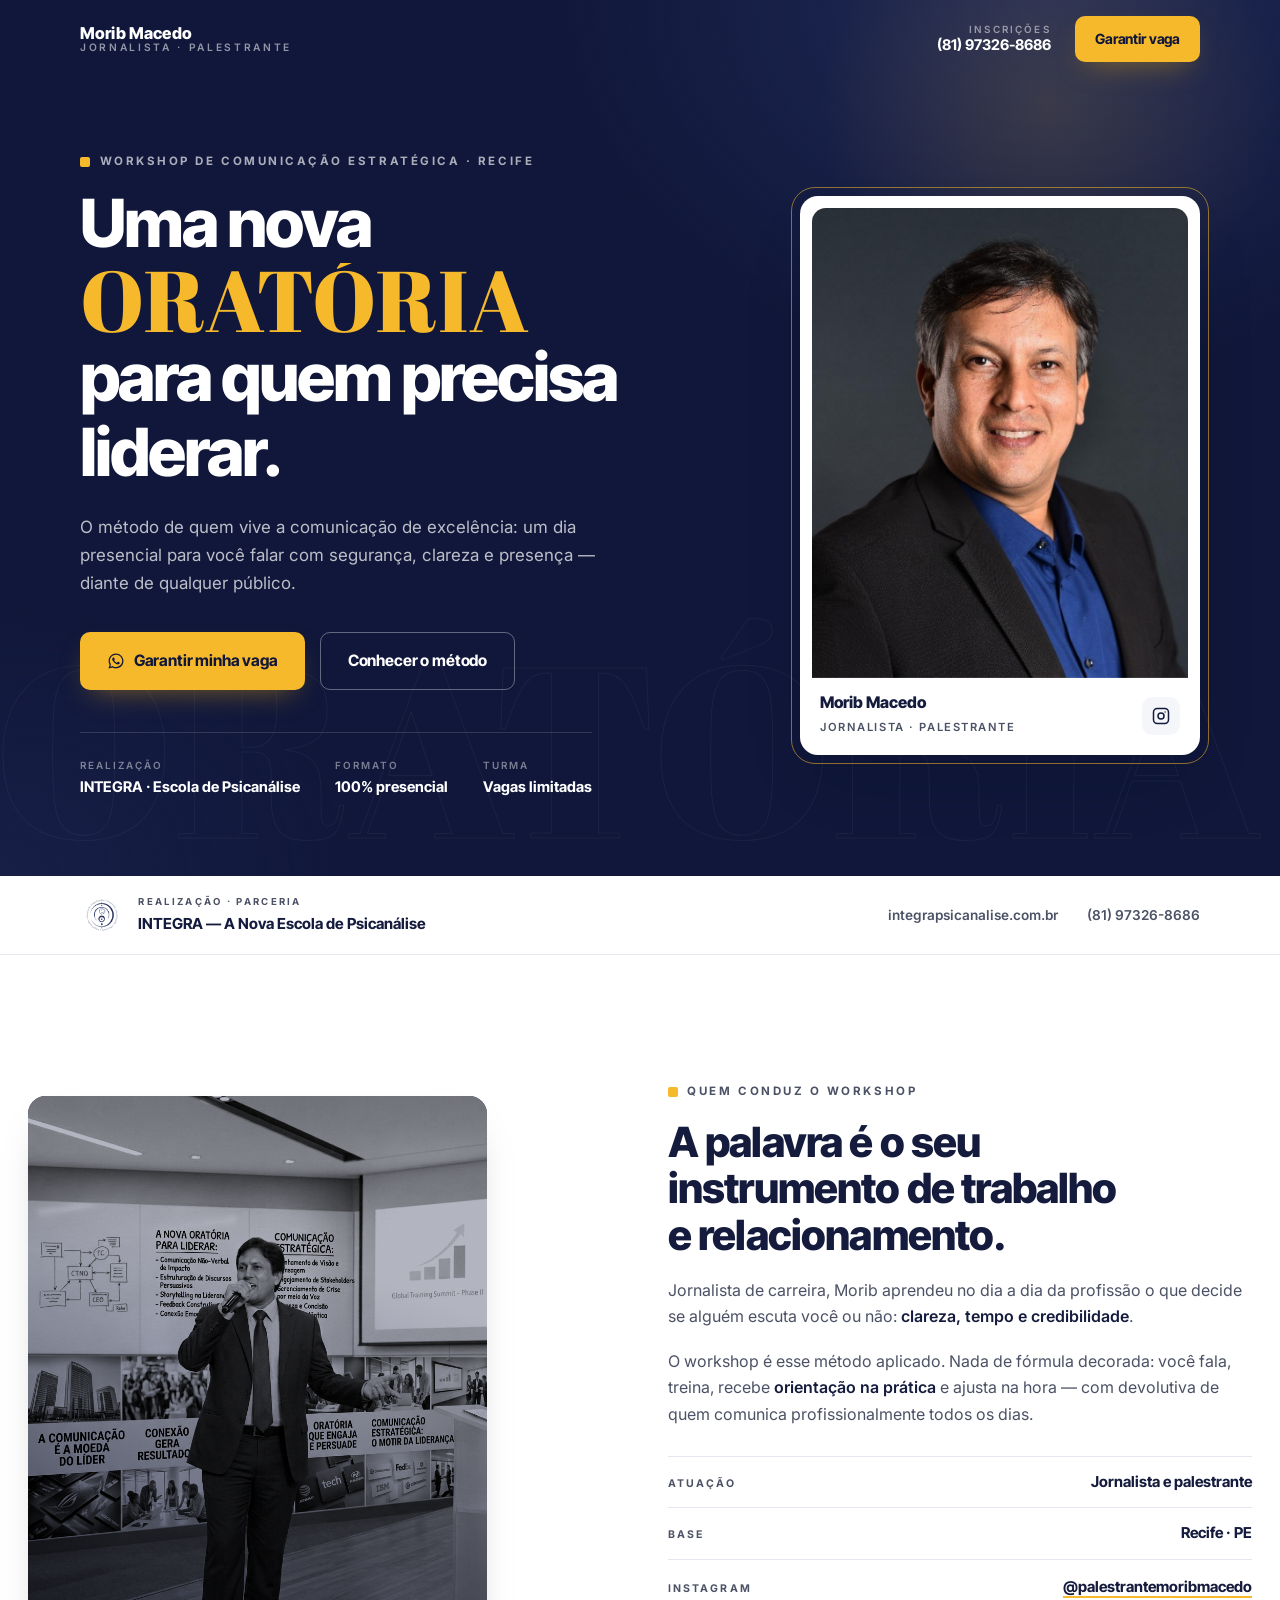
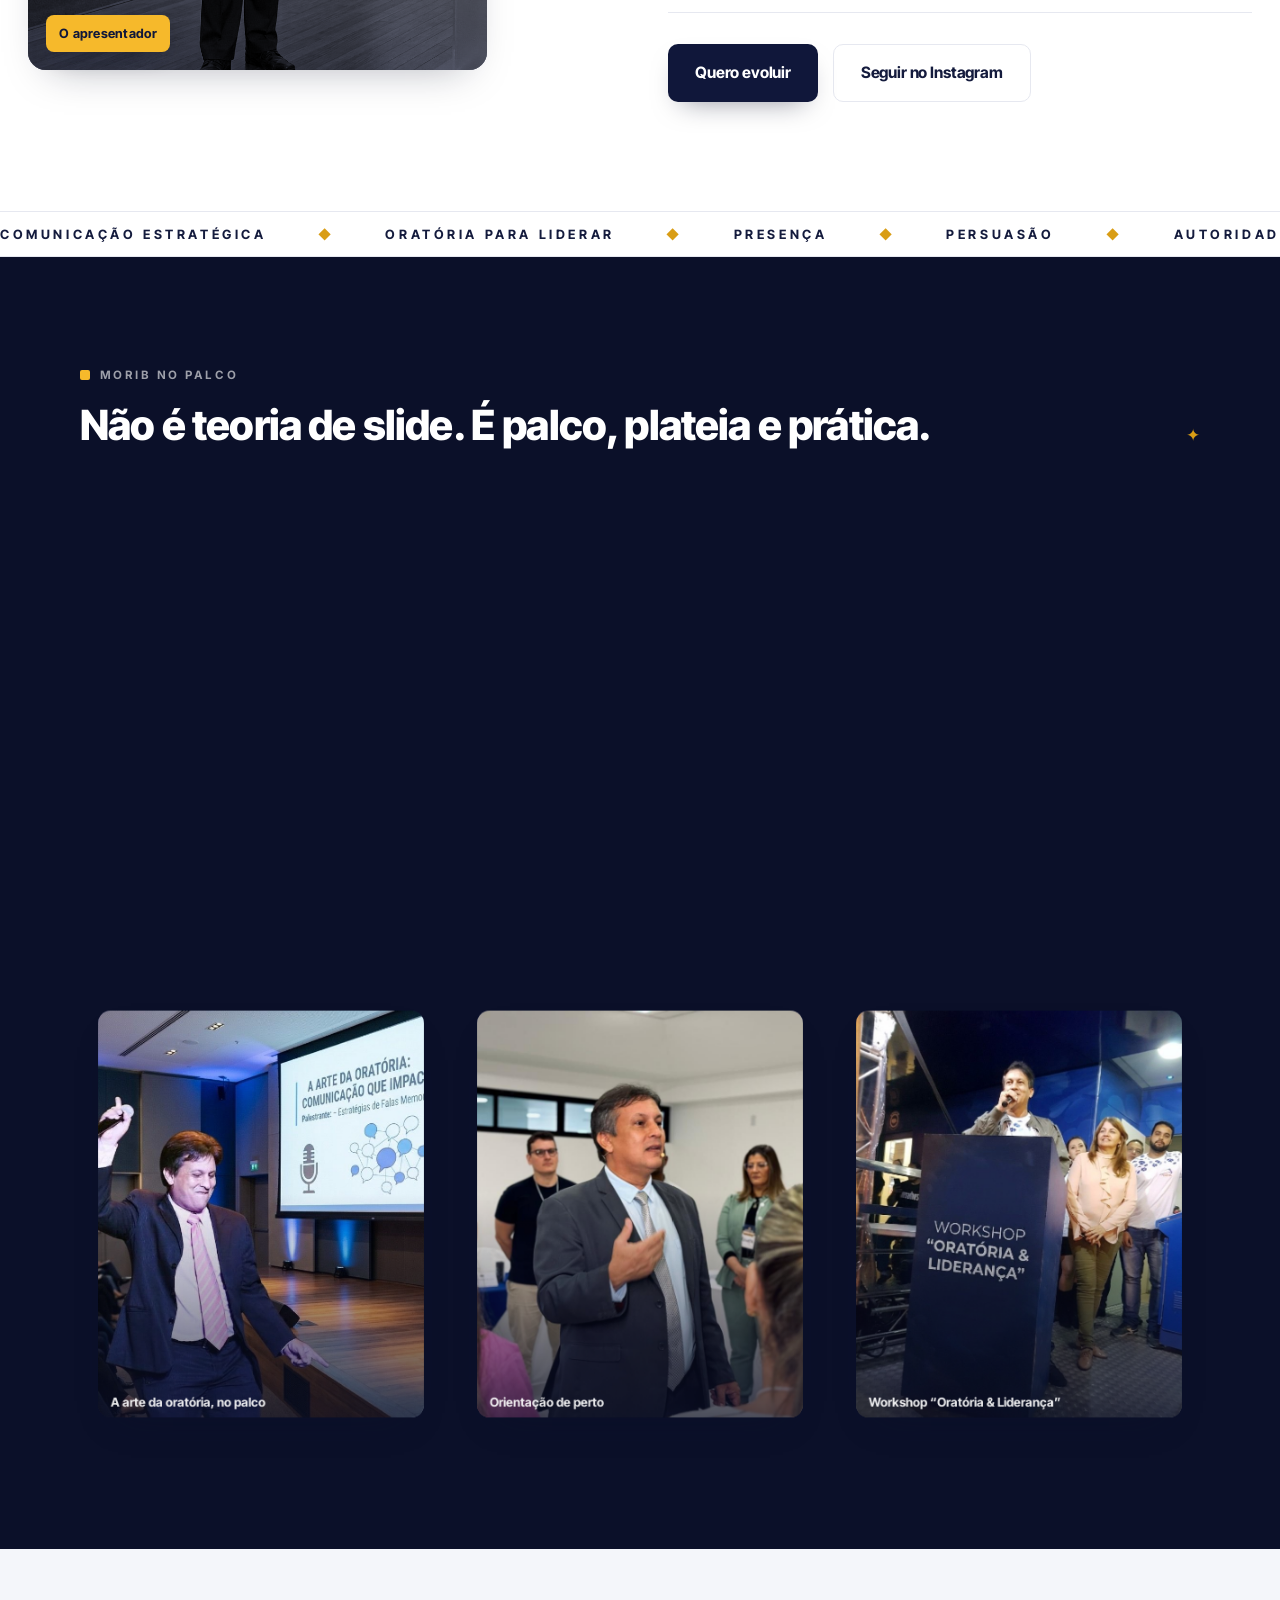
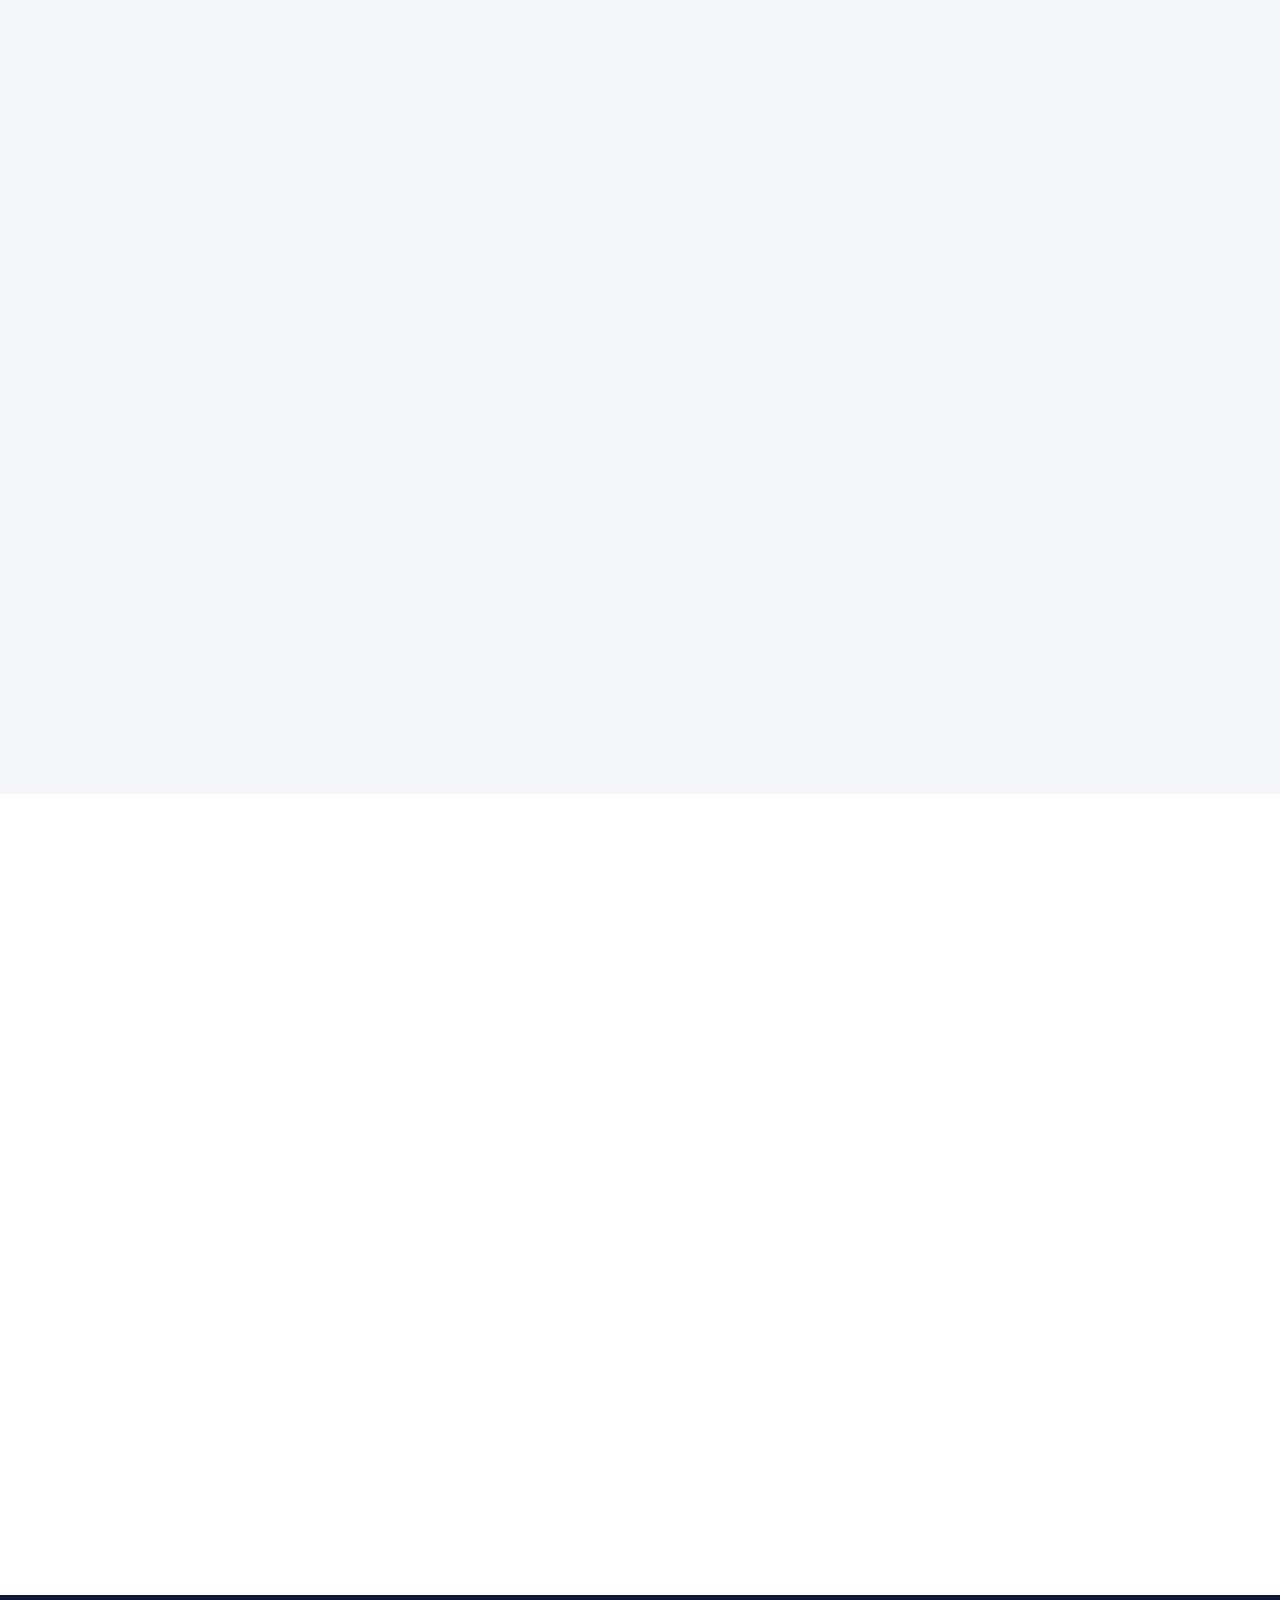
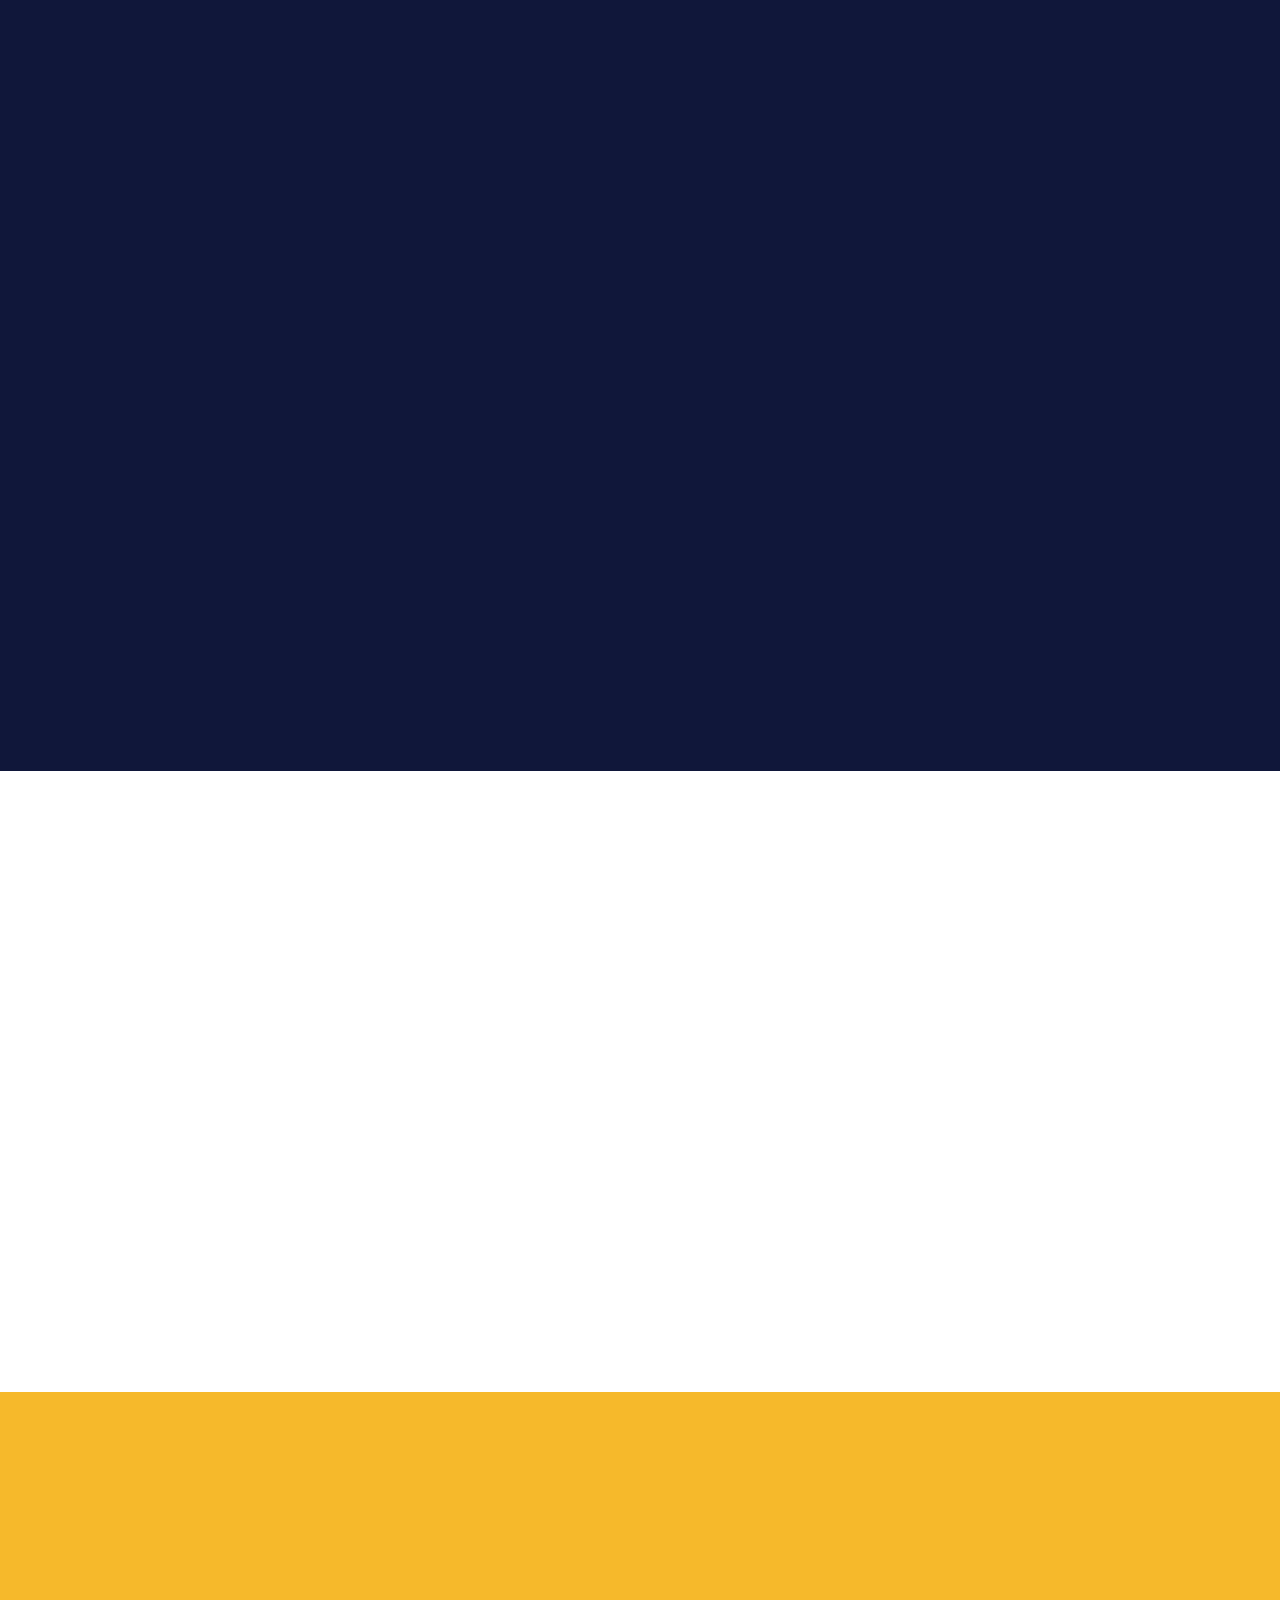
==== commit 97d56e2d: "mais modifica~ções, morib final" ====
--- a/index.html
+++ b/index.html
@@ -54,8 +54,8 @@
 <!-- estilos e script (defer = baixa em paralelo, executa após o parse)
      ?v=2 = "cache-busting": força o navegador a baixar a versão nova,
      evitando que o Safari sirva CSS/JS antigos do cache -->
-<link rel="stylesheet" href="css/style.css?v=5">
-<script src="js/main.js?v=5" defer></script>
+<link rel="stylesheet" href="css/style.css?v=9">
+<script src="js/main.js?v=9" defer></script>
 </head>
 <body class="loading">
 
@@ -166,7 +166,7 @@
     <!-- BODY: texto de apoio + CTAs + ficha do evento -->
     <div class="hero-body">
       <p class="lede">
-        O método de quem vive da palavra: um dia de imersão presencial para você
+        O método de quem vive a comunicação de excelência: um dia presencial para você
         falar com segurança, clareza e presença — diante de qualquer público.
       </p>
       <div class="hero-ctas">
@@ -224,14 +224,14 @@
     </div>
     <div class="reveal">
       <p class="kicker">Quem conduz o workshop</p>
-      <h2>A palavra é o instrumento de trabalho de Morib Macedo.</h2>
+      <h2>A palavra é o seu instrumento de trabalho e relacionamento.</h2>
       <p>
         Jornalista de carreira, Morib aprendeu no dia a dia da profissão o que decide
         se alguém escuta você ou não: <b>clareza, tempo e credibilidade</b>.
       </p>
       <p>
         O workshop é esse método aplicado. Nada de fórmula decorada: você fala,
-        treina, recebe <b>orientação individual</b> e ajusta na hora — com devolutiva
+        treina, recebe <b>orientação na prática</b> e ajusta na hora — com devolutiva
         de quem comunica profissionalmente todos os dias.
       </p>
       <!-- ficha rápida -->
@@ -241,7 +241,7 @@
         <div><small>Instagram</small><a href="https://www.instagram.com/palestrantemoribmacedo" target="_blank" rel="noopener"><b>@palestrantemoribmacedo</b></a></div>
       </div>
       <div class="spk-ctas">
-        <a class="btn btn-navy" href="https://wa.me/5581973268686?text=Ol%C3%A1!%20Quero%20garantir%20minha%20vaga%20no%20Workshop%20de%20Comunica%C3%A7%C3%A3o%20Estrat%C3%A9gica%20com%20o%20Morib%20Macedo." target="_blank" rel="noopener">Treinar com o Morib</a>
+        <a class="btn btn-navy" href="https://wa.me/5581973268686?text=Ol%C3%A1!%20Quero%20garantir%20minha%20vaga%20no%20Workshop%20de%20Comunica%C3%A7%C3%A3o%20Estrat%C3%A9gica%20com%20o%20Morib%20Macedo." target="_blank" rel="noopener">Quero evoluir</a>
         <a class="btn btn-ghost" href="https://www.instagram.com/palestrantemoribmacedo" target="_blank" rel="noopener">Seguir no Instagram</a>
       </div>
     </div>
@@ -310,7 +310,7 @@
     <div class="sec-top reveal">
       <div>
         <p class="kicker">Para quem é</p>
-        <h2>Feito para quem vive de convencer pessoas.</h2>
+        <h2>Feito pra quem precisa convencer pessoas.</h2>
         <p class="lede">Cliente, aluno, equipe ou banca: se o seu resultado depende de como você fala, este workshop foi montado para você.</p>
       </div>
       <span class="sec-num">01</span>
@@ -419,9 +419,9 @@
       </p>
       <div class="int-info">
         <div><small>Realização</small><b>INTEGRA Psicanálise</b></div>
+        <div><small>Endereço</small><a href="https://www.google.com/maps/search/?api=1&amp;query=R.+Sete+de+Setembro%2C+454%2C+Recife%2C+PE" target="_blank" rel="noopener"><b>R. Sete de Setembro, 454</b></a></div>
         <div><small>Cidade</small><b>Recife · PE</b></div>
         <div><small>Formato</small><b>100% presencial</b></div>
-        <div><small>Site</small><b>integrapsicanalise.com.br</b></div>
       </div>
       <div class="int-actions">
         <a class="btn btn-site" href="https://integrapsicanalise.com.br" target="_blank" rel="noopener">
@@ -457,7 +457,7 @@
         <summary>Onde e quando acontece?
           <svg width="16" height="16" viewBox="0 0 24 24" fill="none" stroke="currentColor" stroke-width="2.4" aria-hidden="true"><path d="M12 5v14M5 12h14"/></svg>
         </summary>
-        <p class="ans">Na INTEGRA — A Nova Escola de Psicanálise, no Recife/PE. O encontro é 100% presencial. Data, horário e endereço completo são confirmados na inscrição pelo WhatsApp.</p>
+        <p class="ans">Na INTEGRA — A Nova Escola de Psicanálise, na Rua Sete de Setembro, 454, Recife/PE. O encontro é 100% presencial. Data e horário são confirmados na inscrição pelo WhatsApp.</p>
       </details>
       <details>
         <summary>Como garanto minha vaga?
@@ -469,7 +469,7 @@
         <summary>Por que as vagas são limitadas?
           <svg width="16" height="16" viewBox="0 0 24 24" fill="none" stroke="currentColor" stroke-width="2.4" aria-hidden="true"><path d="M12 5v14M5 12h14"/></svg>
         </summary>
-        <p class="ans">Porque cada participante treina e recebe orientação individual do Morib. Turma pequena é condição do método — e por isso as vagas costumam se esgotar rápido.</p>
+        <p class="ans">Porque o trabalho da Assertiva Consultoria &amp; Eventos é diferenciado: destina atenção especial a cada participante, compreendendo sua individualidade, seus desafios e seu potencial como orador. Por isso as vagas costumam se esgotar rápido.</p>
       </details>
     </div>
   </div>
@@ -482,10 +482,10 @@
   <div class="wrap" data-stagger>
     <div class="reveal">
       <p class="kicker">Inscrições abertas</p>
-      <h2>Garanta sua vaga antes que a turma feche.</h2>
+      <h2>Garanta o seu sucesso pessoal e profissional, agora!</h2>
       <p>
-        As vagas são poucas de propósito: turma pequena é o que garante prática
-        individual e atenção de verdade a cada participante.
+        As vagas são poucas de propósito: turma pequena é o que garante
+        atenção de verdade a cada participante.
       </p>
     </div>
     <div class="cta-box reveal">
--- a/css/style.css
+++ b/css/style.css
@@ -316,14 +316,19 @@
 .hero-lead{grid-area:lead}
 .hero-body{grid-area:body}
 .hero-grid .photo-card{grid-area:photo;align-self:center}
-/* mobile: gancho (título) → foto → texto/CTAs */
+/* MOBILE: sem CSS Grid — flexbox em coluna + "order" preserva a
+   sequência título → foto → texto/CTAs sem nenhum cálculo de trilha
+   de Grid (a mesma classe de bug do .spk/.int-grid: sob a "Escala de
+   texto" de acessibilidade do Chrome Android, Grid pode calcular
+   largura errada em layouts aninhados e cortar texto). Flexbox em
+   coluna sempre dá 100% de largura ao filho — imune a esse cálculo. */
 @media (max-width:920px){
   .hero-grid{
-    grid-template-columns:1fr;
-    grid-template-areas:"lead" "photo" "body";
+    display:flex;flex-direction:column;
   }
-  .hero-grid .photo-card{margin:1.7rem auto 0}
-  .hero-body{margin-top:1.7rem}
+  .hero-lead{order:1;width:100%}
+  .hero-grid .photo-card{order:2;margin:1.7rem auto 0}
+  .hero-body{order:3;width:100%;margin-top:1.7rem}
 }
 .hero .kicker{color:rgba(255,255,255,.65)}
 .hero h1{
@@ -334,7 +339,8 @@
    a cada 6s — chama o olho sem cansar */
 .hero h1 em{
   font-family:var(--f-accent);font-style:normal;font-weight:400;
-  font-size:1.04em;letter-spacing:0;
+  font-size:1.3em;letter-spacing:0;text-transform:uppercase; /* ORATÓRIA maior e em caixa alta, a pedido do cliente */
+  line-height:.85;vertical-align:-.06em; /* compensa a fonte maior sem desalinhar a linha */
   color:var(--yellow); /* fallback: dourado sólido se não houver clip de texto */
 }
 /* só aplica o degradê recortado onde há suporte (evita texto invisível) */
@@ -464,7 +470,18 @@
 /* ---------- 11. APRESENTADOR ---------- */
 .section{padding:clamp(4.2rem,8.5vw,6.8rem) 0}
 .spk{display:grid;grid-template-columns:.88fr 1.12fr;gap:clamp(2.6rem,6vw,5rem);align-items:center}
-@media (max-width:900px){.spk{grid-template-columns:1fr}}
+/* MOBILE: nada de CSS Grid — vira empilhamento simples (block).
+   Motivo: sob a "Escala de texto" de acessibilidade do Chrome
+   Android (que não pode ser desativada por CSS, de propósito),
+   o cálculo de largura de colunas de Grid pode ficar incorreto em
+   layouts aninhados, cortando texto no lado direito. Um bloco
+   simples empilhado (100% de largura) nunca sofre desse cálculo
+   errado, em nenhuma escala de texto. */
+@media (max-width:900px){
+  .spk{display:block}
+  .spk > *{width:100%;max-width:100%}
+  .spk > * + *{margin-top:1.8rem}
+}
 .spk-visual{position:relative}
 /* duotone azul: foto em p&b + camada azul por cima.
    No hover, a cor real da foto é revelada — pequeno momento "uau". */
@@ -530,8 +547,11 @@
 .aud h3{font-size:clamp(1.15rem,2.4vw,1.5rem);font-weight:800;color:var(--ink)}
 .aud p{color:var(--body);font-size:.95rem;text-align:right;max-width:36ch}
 @media (max-width:700px){
-  .aud li{grid-template-columns:44px 1fr}
-  .aud p{grid-column:2;text-align:left;max-width:none;margin-top:.2rem}
+  /* flexbox no lugar de Grid (mesmo motivo das outras seções) */
+  .aud li{display:flex;flex-wrap:wrap;align-items:baseline}
+  .aud .n{flex:0 0 auto;width:44px}
+  .aud h3{flex:1 1 auto;min-width:0}
+  .aud p{flex-basis:100%;text-align:left;max-width:none;margin-top:.2rem;padding-left:44px}
 }
 
 /* ---------- 13. O MÉTODO ---------- */
@@ -566,7 +586,15 @@
   opacity:.06;pointer-events:none;
 }
 .int-grid{display:grid;grid-template-columns:auto 1fr;gap:clamp(2.6rem,7vw,5.5rem);align-items:center;position:relative;z-index:1}
-@media (max-width:860px){.int-grid{grid-template-columns:1fr}}
+/* MOBILE: mesmo motivo do .spk — Grid vira bloco simples empilhado,
+   imune ao recálculo incorreto de largura sob a "Escala de texto"
+   de acessibilidade do Chrome Android. */
+@media (max-width:860px){
+  .int-grid{display:block}
+  .int-grid > *{width:100%;max-width:100%}
+  .int-logo{margin-inline:auto}          /* mantém o círculo centralizado */
+  .int-grid > * + *{margin-top:1.8rem}
+}
 /* logo dentro de anel que gira lentíssimo — vida sem distração */
 .int-logo{
   width:clamp(180px,22vw,240px);aspect-ratio:1;border-radius:50%;
@@ -588,13 +616,14 @@
   display:grid;grid-template-columns:repeat(2,minmax(0,260px));gap:0 2.5rem;
   border-top:1px solid var(--hair-d);margin-top:1.9rem;
 }
-@media (max-width:560px){.int-info{grid-template-columns:1fr}}
+@media (max-width:560px){.int-info{display:block}}
 .int-info div{
   display:flex;justify-content:space-between;gap:1rem;align-items:baseline;
   padding:.75rem 0;border-bottom:1px solid var(--hair-d);
 }
 .int-info small{font-size:.64rem;font-weight:700;letter-spacing:.18em;text-transform:uppercase;color:rgba(255,255,255,.45)}
 .int-info b{font-family:var(--f-disp);font-size:.9rem;font-weight:700;color:#fff}
+.int-info a b{border-bottom:2px solid var(--yellow)} /* endereço com link pro Google Maps */
 
 /* MOBILE: rótulo/valor empilhados (rótulo em cima, valor embaixo à
    esquerda). Elimina o valor longo — ex.: @palestrantemoribmacedo,
@@ -615,7 +644,7 @@
    já limita a largura, então o "ch" é desnecessário e removê-lo
    elimina essa classe inteira de corte. */
 @media (max-width:640px){
-  .spk h2,.integra h2,.cta h2,.lede,.spk p,.aud p,.faq .ans,.gal-cap{max-width:none}
+  .spk h2,.integra h2,.cta h2,.lede,.spk p,.cta p,.aud p,.faq .ans,.gal-cap{max-width:none}
 }
 /* selo "parceria oficial" — dá peso à INTEGRA como corealizadora */
 .int-badge{
@@ -751,7 +780,11 @@
   align-items:center;padding-block:clamp(3.6rem,7vw,5.5rem);
   position:relative;z-index:1;
 }
-@media (max-width:880px){.cta .wrap{grid-template-columns:1fr}}
+@media (max-width:880px){
+  .cta .wrap{display:block}
+  .cta .wrap > *{width:100%;max-width:100%}
+  .cta .wrap > * + *{margin-top:1.8rem}
+}
 .cta .kicker{color:rgba(16,23,58,.6)}
 .cta .kicker::before{background:var(--navy-900)}
 .cta h2{color:var(--navy-900);letter-spacing:-.03em;font-size:clamp(1.9rem,4.2vw,3rem);max-width:16ch}
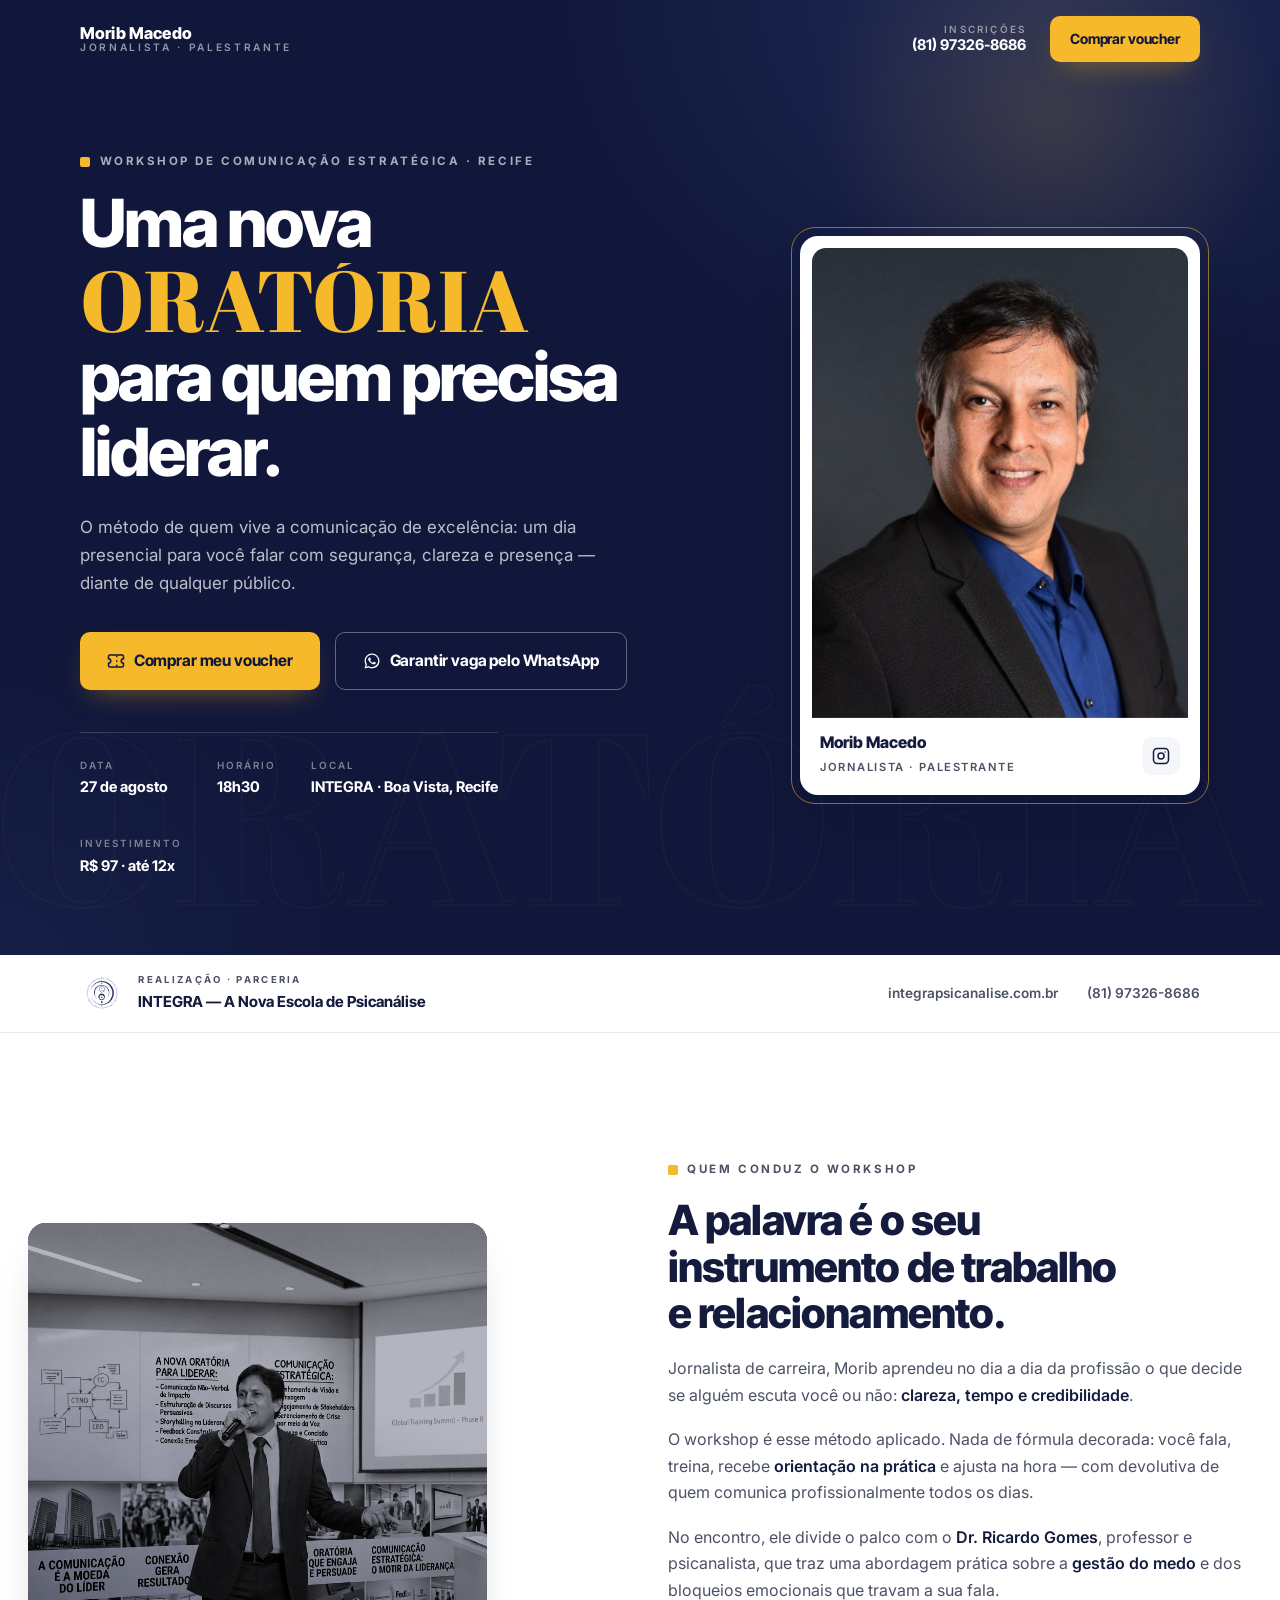
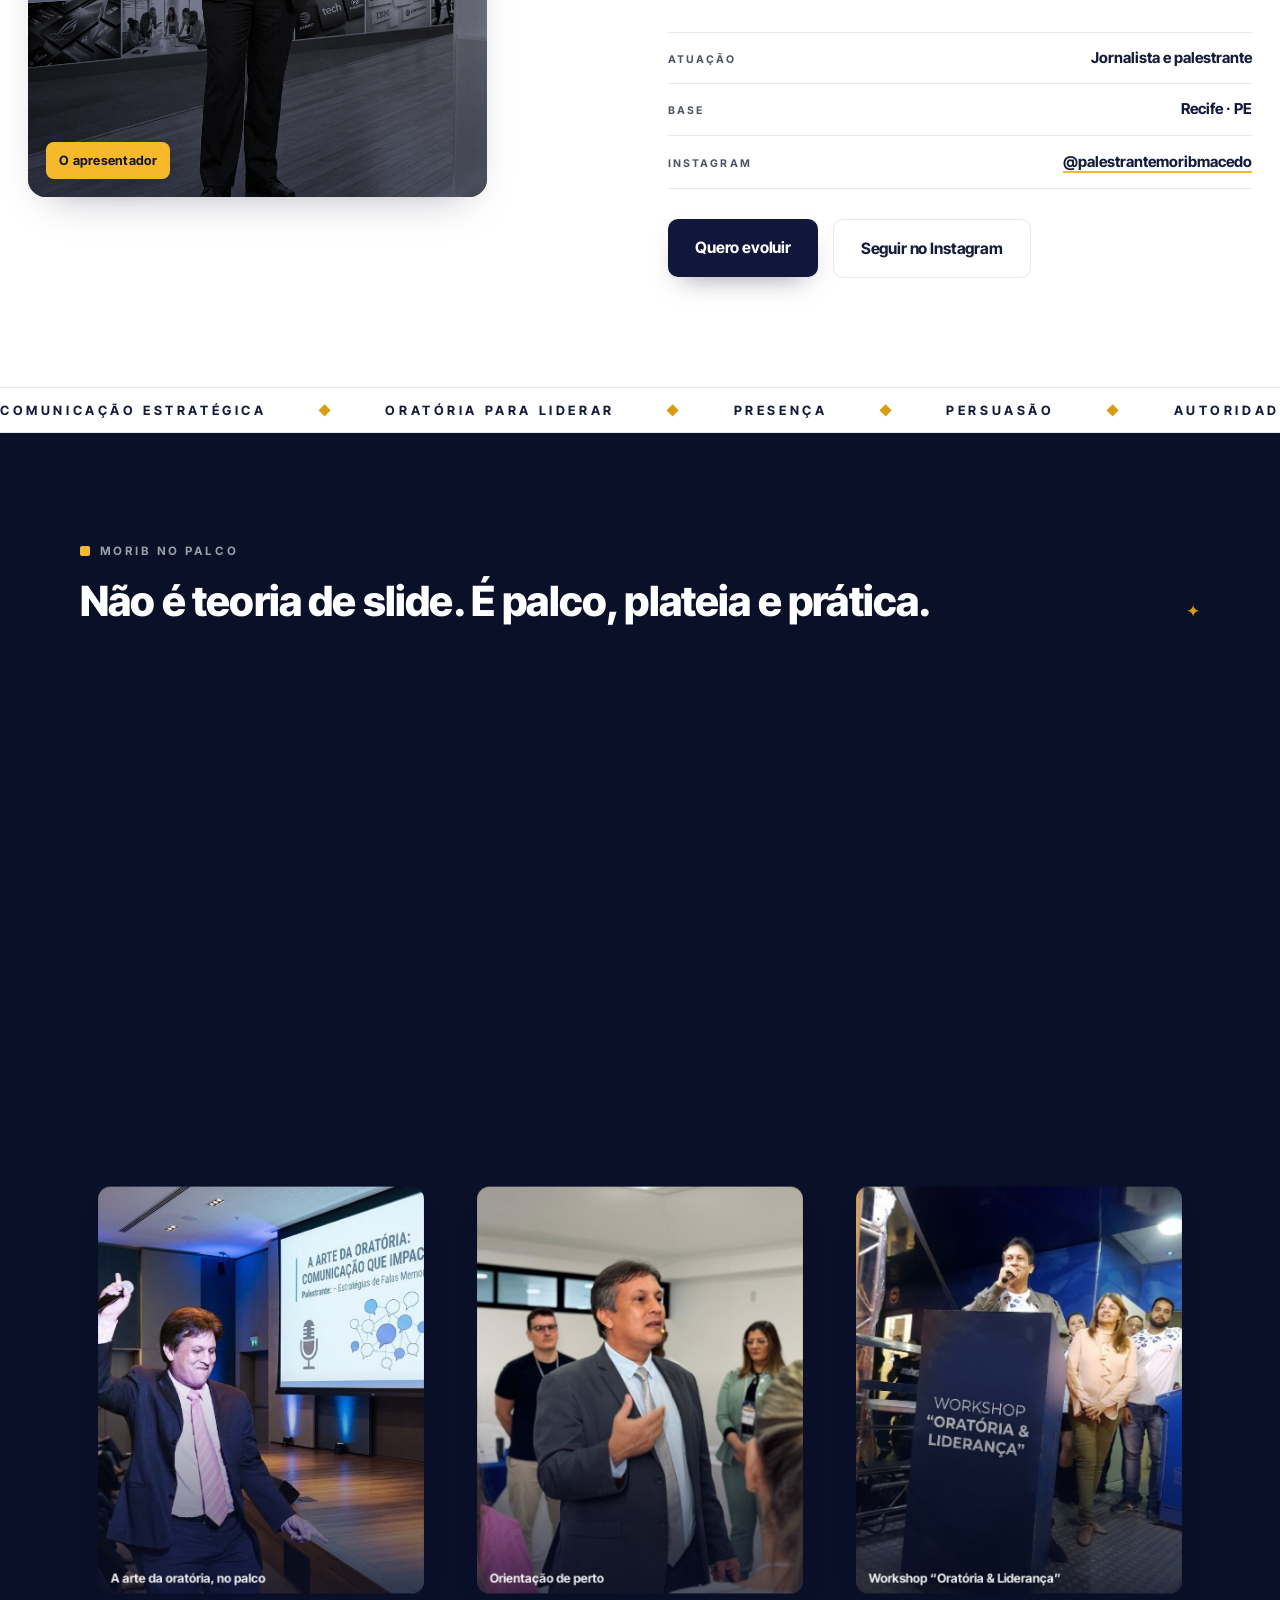
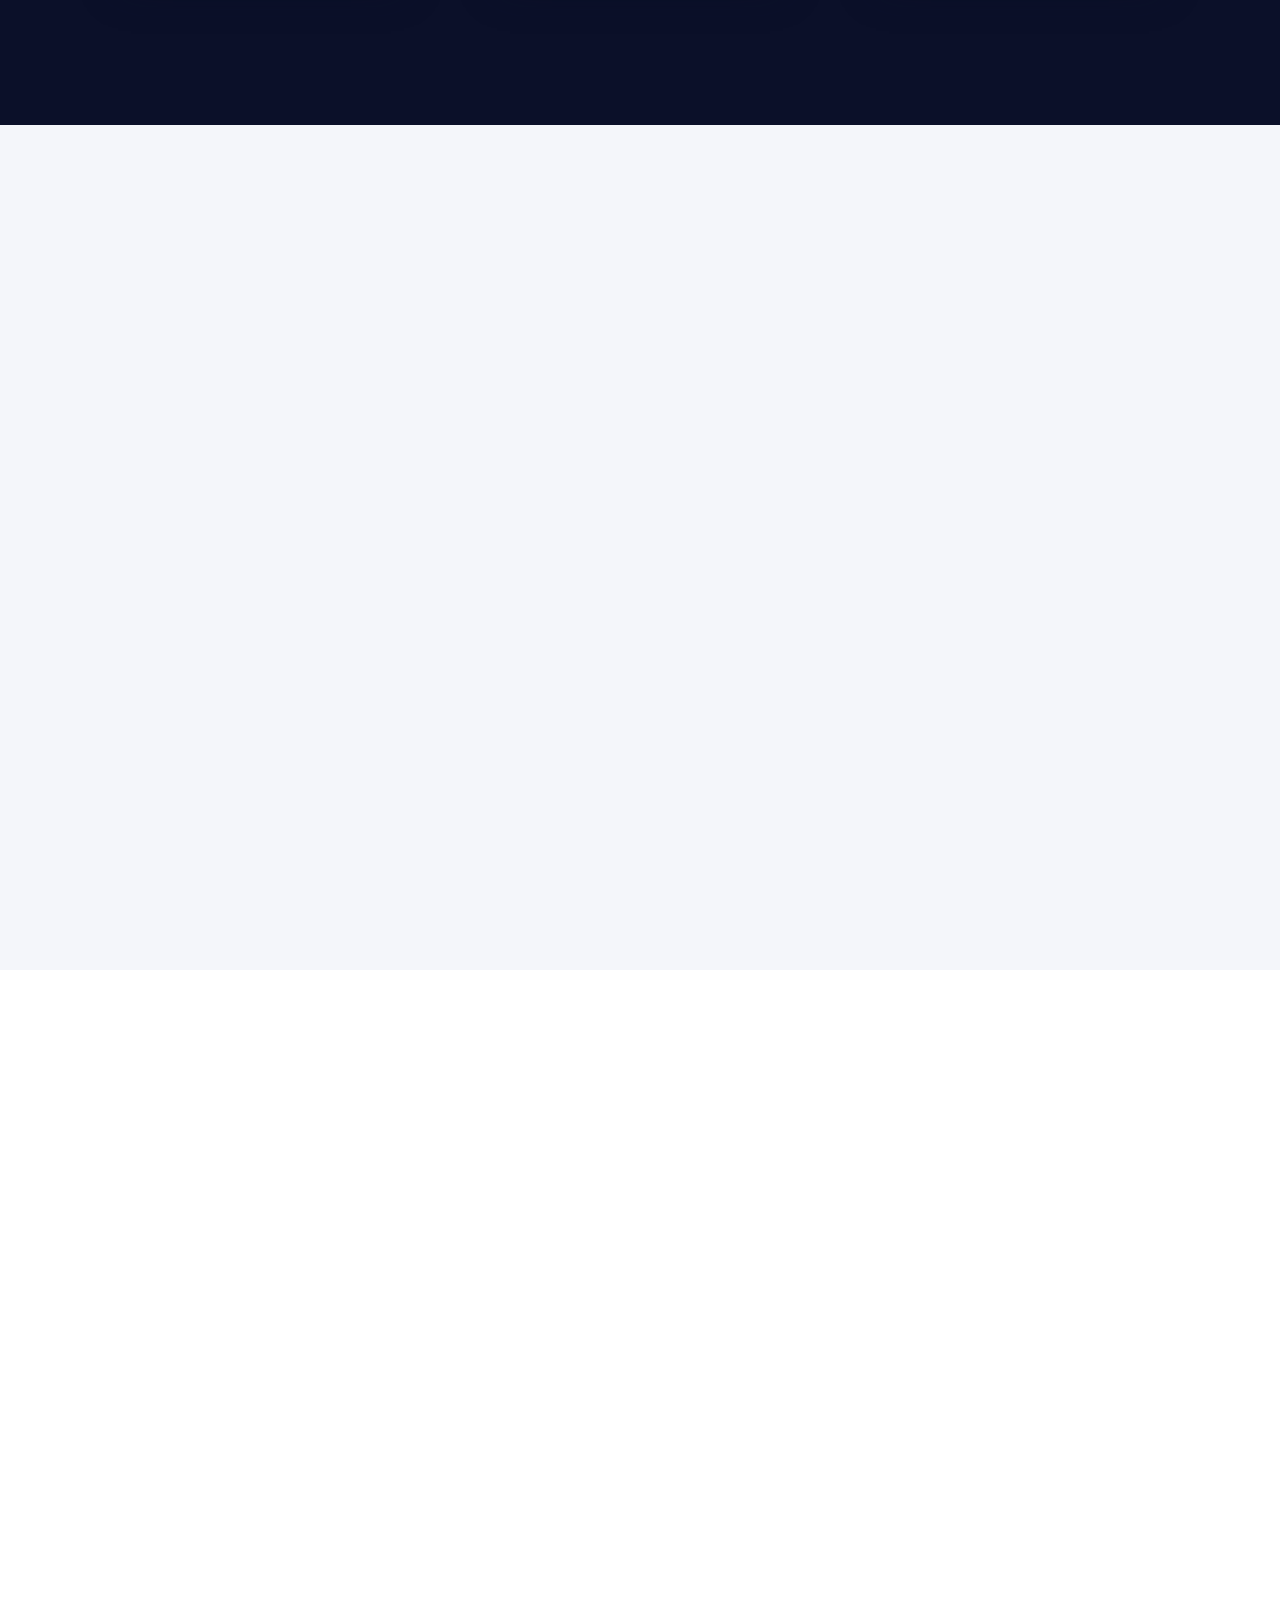
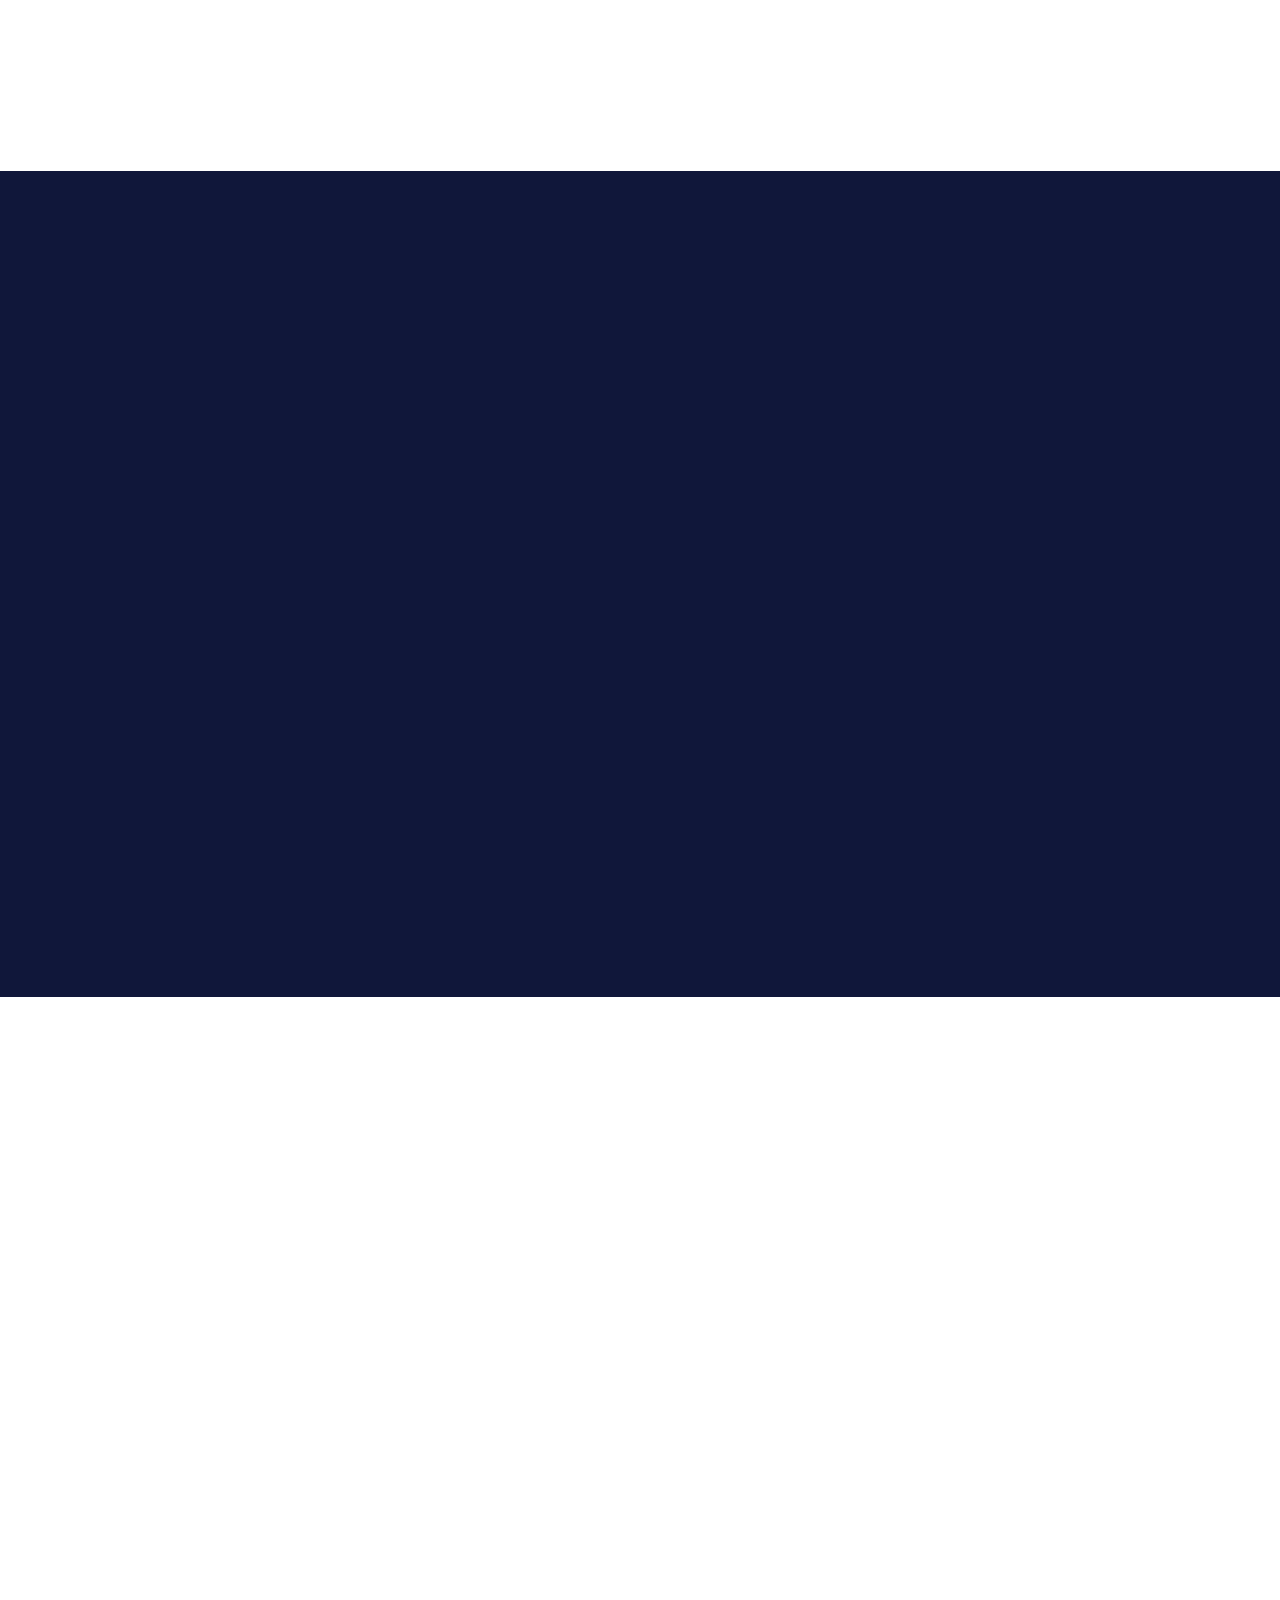
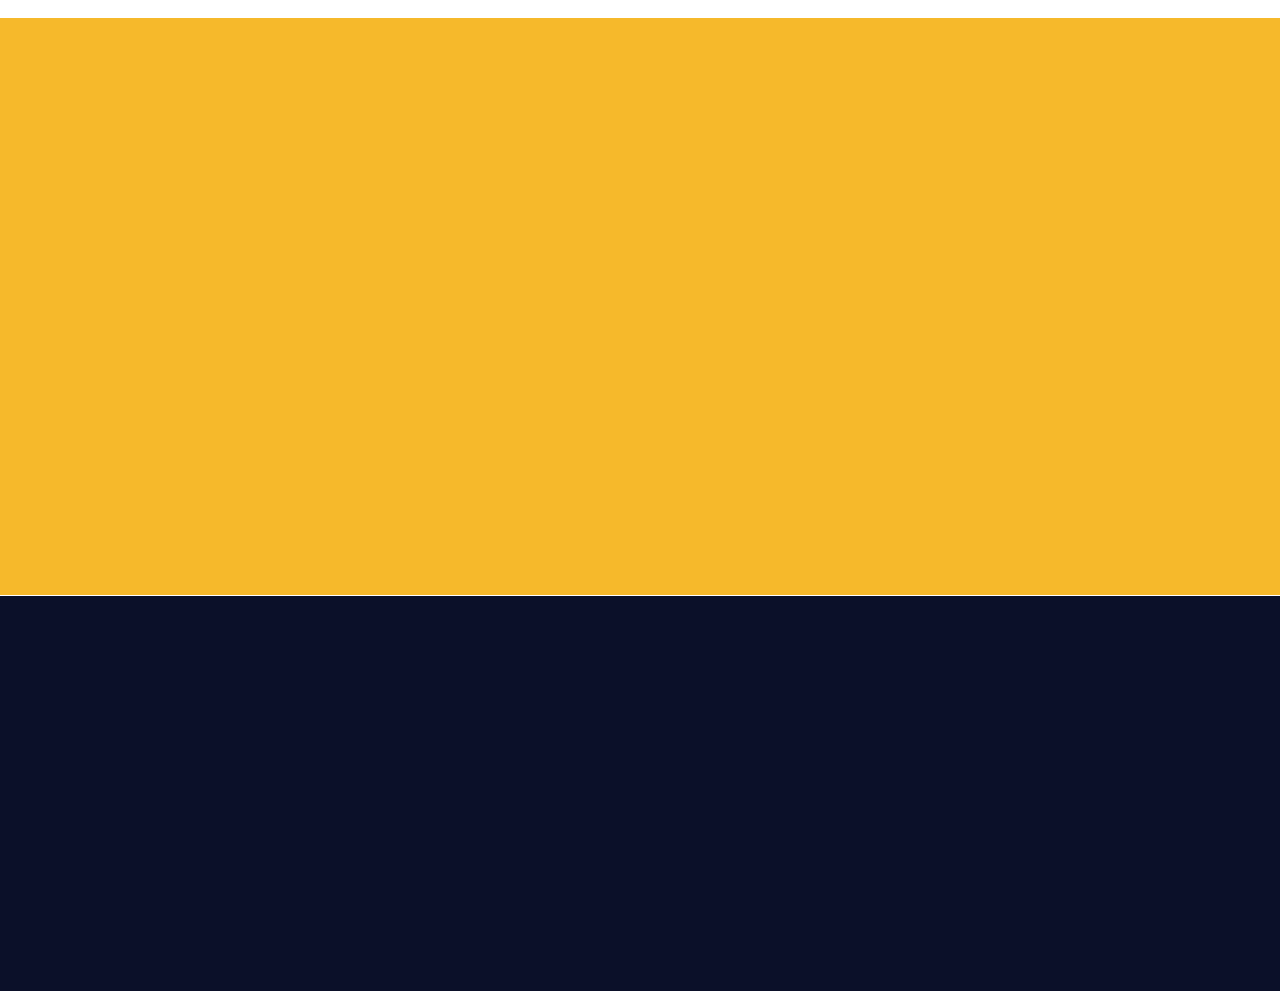
==== commit b21cd3b8: "responsividade  bugs fix" ====
--- a/index.html
+++ b/index.html
@@ -54,8 +54,8 @@
 <!-- estilos e script (defer = baixa em paralelo, executa após o parse)
      ?v=2 = "cache-busting": força o navegador a baixar a versão nova,
      evitando que o Safari sirva CSS/JS antigos do cache -->
-<link rel="stylesheet" href="css/style.css?v=9">
-<script src="js/main.js?v=9" defer></script>
+<link rel="stylesheet" href="css/style.css?v=11">
+<script src="js/main.js?v=11" defer></script>
 </head>
 <body class="loading">
 
@@ -95,6 +95,10 @@
   setTimeout(function () {
     document.body.classList.remove('loading');
     var h = document.querySelector('.hero'); if (h) h.classList.add('in');
+    /* se o main.js falhar (navegador muito antigo, erro de rede),
+       NENHUM conteúdo pode ficar invisível: revela todos os blocos */
+    var r = document.querySelectorAll('.reveal');
+    for (var i = 0; i < r.length; i++) { r[i].classList.add('on'); }
     // revela qualquer conteúdo que ainda não apareceu (se o main.js falhou)
     var r = document.querySelectorAll('.reveal');
     for (var i = 0; i < r.length; i++) r[i].classList.add('on');
@@ -124,7 +128,7 @@
         <small>Inscrições</small>
         <b>(81) 97326-8686</b>
       </a>
-      <a class="btn btn-y" href="https://wa.me/5581973268686?text=Ol%C3%A1!%20Quero%20garantir%20minha%20vaga%20no%20Workshop%20de%20Comunica%C3%A7%C3%A3o%20Estrat%C3%A9gica%20%E2%80%93%20Uma%20Nova%20Orat%C3%B3ria%20para%20Liderar." target="_blank" rel="noopener">Garantir vaga</a>
+      <a class="btn btn-y" href="https://www.sympla.com.br/evento/workshop-oratOria-recife---pe/3522168" target="_blank" rel="noopener">Comprar voucher</a>
     </div>
   </div>
 </header>
@@ -170,17 +174,23 @@
         falar com segurança, clareza e presença — diante de qualquer público.
       </p>
       <div class="hero-ctas">
-        <a class="btn btn-y" href="https://wa.me/5581973268686?text=Ol%C3%A1!%20Quero%20garantir%20minha%20vaga%20no%20Workshop%20de%20Comunica%C3%A7%C3%A3o%20Estrat%C3%A9gica%20%E2%80%93%20Uma%20Nova%20Orat%C3%B3ria%20para%20Liderar." target="_blank" rel="noopener">
+        <!-- compra direta do voucher — página oficial do evento no Sympla -->
+        <a class="btn btn-y" href="https://www.sympla.com.br/evento/workshop-oratOria-recife---pe/3522168" target="_blank" rel="noopener">
+          <svg width="18" height="18" viewBox="0 0 24 24" fill="none" stroke="currentColor" stroke-width="2" aria-hidden="true"><path d="M2 9a3 3 0 0 1 0 6v3a2 2 0 0 0 2 2h16a2 2 0 0 0 2-2v-3a3 3 0 0 1 0-6V6a2 2 0 0 0-2-2H4a2 2 0 0 0-2 2z"/><path d="M13 5v2M13 11v2M13 17v2"/></svg>
+          Comprar meu voucher
+        </a>
+        <!-- canal de atendimento: inscrição assistida pelo WhatsApp -->
+        <a class="btn btn-ghost-w" href="https://wa.me/5581973268686?text=Ol%C3%A1!%20Quero%20garantir%20minha%20vaga%20no%20Workshop%20de%20Comunica%C3%A7%C3%A3o%20Estrat%C3%A9gica%20%E2%80%93%20Uma%20Nova%20Orat%C3%B3ria%20para%20Liderar." target="_blank" rel="noopener">
           <svg width="18" height="18" viewBox="0 0 24 24" fill="currentColor" aria-hidden="true"><path d="M12.04 2c-5.46 0-9.9 4.44-9.9 9.9 0 1.75.46 3.45 1.32 4.95L2.05 22l5.3-1.39a9.87 9.87 0 0 0 4.69 1.19h.01c5.45 0 9.89-4.44 9.89-9.9 0-2.64-1.03-5.13-2.9-7A9.82 9.82 0 0 0 12.04 2m0 18.01h-.01a8.2 8.2 0 0 1-4.18-1.15l-.3-.18-3.12.82.83-3.04-.2-.31a8.2 8.2 0 0 1-1.26-4.38c0-4.54 3.7-8.24 8.24-8.24 2.2 0 4.27.86 5.82 2.42a8.18 8.18 0 0 1 2.41 5.83c0 4.54-3.7 8.23-8.23 8.23m4.52-6.16c-.25-.13-1.47-.72-1.69-.81-.23-.08-.39-.12-.56.13-.17.25-.64.8-.78.97-.14.16-.29.18-.54.06-.25-.13-1.05-.39-2-1.23-.74-.66-1.23-1.47-1.38-1.72-.14-.25-.02-.38.11-.51.11-.11.25-.29.37-.43.12-.14.17-.25.25-.41.08-.17.04-.31-.02-.43-.06-.13-.56-1.35-.77-1.84-.2-.48-.4-.42-.56-.43h-.48c-.17 0-.43.06-.66.31-.22.25-.86.85-.86 2.07 0 1.22.89 2.4 1.01 2.56.12.17 1.75 2.67 4.23 3.74.59.26 1.05.41 1.41.52.59.19 1.13.16 1.56.1.48-.07 1.47-.6 1.67-1.18.21-.58.21-1.07.15-1.18-.06-.1-.23-.16-.48-.29"/></svg>
-          Garantir minha vaga
+          Garantir vaga pelo WhatsApp
         </a>
-        <a class="btn btn-ghost-w" href="#apresentador">Conhecer o método</a>
       </div>
       <!-- mini-ficha do evento -->
       <div class="hero-meta">
-        <div><small>Realização</small><b>INTEGRA · Escola de Psicanálise</b></div>
-        <div><small>Formato</small><b>100% presencial</b></div>
-        <div><small>Turma</small><b>Vagas limitadas</b></div>
+        <div><small>Data</small><b>27 de agosto</b></div>
+        <div><small>Horário</small><b>18h30</b></div>
+        <div><small>Local</small><b>INTEGRA · Boa Vista, Recife</b></div>
+        <div><small>Investimento</small><b>R$ 97 · até 12x</b></div>
       </div>
     </div>
   </div>
@@ -234,6 +244,11 @@
         treina, recebe <b>orientação na prática</b> e ajusta na hora — com devolutiva
         de quem comunica profissionalmente todos os dias.
       </p>
+      <p>
+        No encontro, ele divide o palco com o <b>Dr. Ricardo Gomes</b>, professor e
+        psicanalista, que traz uma abordagem prática sobre a <b>gestão do medo</b> e
+        dos bloqueios emocionais que travam a sua fala.
+      </p>
       <!-- ficha rápida -->
       <div class="spk-meta">
         <div><small>Atuação</small><b>Jornalista e palestrante</b></div>
@@ -273,7 +288,7 @@
     <!-- banner cinematográfico -->
     <figure class="gal-hero reveal" data-full="img/acao-2.jpg">
       <img src="img/acao-2.jpg" alt="Morib Macedo falando no meio da plateia durante um workshop"
-           width="1280" height="853" loading="lazy" decoding="async" data-parallax="0.06">
+           width="1280" height="853" loading="lazy" decoding="async" data-parallax="0.06" data-pscale="1.12">
       <span class="zoom" aria-hidden="true"><svg width="16" height="16" viewBox="0 0 24 24" fill="none" stroke="#fff" stroke-width="2"><circle cx="11" cy="11" r="7"/><path d="M21 21l-4.3-4.3M11 8v6M8 11h6"/></svg></span>
       <figcaption class="gal-cap">
         <b>Imersão presencial, plateia real.</b>
@@ -419,9 +434,9 @@
       </p>
       <div class="int-info">
         <div><small>Realização</small><b>INTEGRA Psicanálise</b></div>
-        <div><small>Endereço</small><a href="https://www.google.com/maps/search/?api=1&amp;query=R.+Sete+de+Setembro%2C+454%2C+Recife%2C+PE" target="_blank" rel="noopener"><b>R. Sete de Setembro, 454</b></a></div>
-        <div><small>Cidade</small><b>Recife · PE</b></div>
-        <div><small>Formato</small><b>100% presencial</b></div>
+        <div><small>Endereço</small><a href="https://www.google.com/maps/search/?api=1&amp;query=R.+Sete+de+Setembro%2C+454%2C+Boa+Vista%2C+Recife%2C+PE" target="_blank" rel="noopener"><b>R. Sete de Setembro, 454 · Boa Vista</b></a></div>
+        <div><small>Referência</small><b>Ao lado da Faculdade de Direito</b></div>
+        <div><small>Data e horário</small><b>27 de agosto, 18h30</b></div>
       </div>
       <div class="int-actions">
         <a class="btn btn-site" href="https://integrapsicanalise.com.br" target="_blank" rel="noopener">
@@ -457,13 +472,13 @@
         <summary>Onde e quando acontece?
           <svg width="16" height="16" viewBox="0 0 24 24" fill="none" stroke="currentColor" stroke-width="2.4" aria-hidden="true"><path d="M12 5v14M5 12h14"/></svg>
         </summary>
-        <p class="ans">Na INTEGRA — A Nova Escola de Psicanálise, na Rua Sete de Setembro, 454, Recife/PE. O encontro é 100% presencial. Data e horário são confirmados na inscrição pelo WhatsApp.</p>
+        <p class="ans"><b>27 de agosto, às 18h30</b>, na INTEGRA — A Nova Escola de Psicanálise: Rua Sete de Setembro, 454, Boa Vista, Recife/PE (ao lado da Faculdade de Direito de Pernambuco). O encontro é 100% presencial.</p>
       </details>
       <details>
         <summary>Como garanto minha vaga?
           <svg width="16" height="16" viewBox="0 0 24 24" fill="none" stroke="currentColor" stroke-width="2.4" aria-hidden="true"><path d="M12 5v14M5 12h14"/></svg>
         </summary>
-        <p class="ans">Pelo WhatsApp <a href="https://wa.me/5581973268686" target="_blank" rel="noopener">(81) 97326-8686</a>. A equipe confirma os detalhes, as formas de pagamento e finaliza sua inscrição em poucos minutos.</p>
+        <p class="ans">De dois jeitos: comprando seu voucher on-line na <a href="https://www.sympla.com.br/evento/workshop-oratOria-recife---pe/3522168" target="_blank" rel="noopener">página oficial do evento no Sympla</a>, ou pelo WhatsApp <a href="https://wa.me/5581973268686" target="_blank" rel="noopener">(81) 97326-8686</a> — a equipe confirma os detalhes e finaliza sua inscrição em poucos minutos.</p>
       </details>
       <details>
         <summary>Por que as vagas são limitadas?
@@ -489,6 +504,12 @@
       </p>
     </div>
     <div class="cta-box reveal">
+      <!-- compra direta: voucher oficial do evento no Sympla -->
+      <a class="btn btn-y" href="https://www.sympla.com.br/evento/workshop-oratOria-recife---pe/3522168" target="_blank" rel="noopener">
+        <svg width="18" height="18" viewBox="0 0 24 24" fill="none" stroke="currentColor" stroke-width="2" aria-hidden="true"><path d="M2 9a3 3 0 0 1 0 6v3a2 2 0 0 0 2 2h16a2 2 0 0 0 2-2v-3a3 3 0 0 1 0-6V6a2 2 0 0 0-2-2H4a2 2 0 0 0-2 2z"/><path d="M13 5v2M13 11v2M13 17v2"/></svg>
+        Comprar voucher online
+      </a>
+      <p class="alt" style="margin-bottom:1rem">ou garanta pela equipe, no WhatsApp:</p>
       <form id="leadForm">
         <label for="leadName">Seu nome</label>
         <input type="text" id="leadName" name="nome" placeholder="Como você quer ser chamado?" autocomplete="name">
@@ -500,7 +521,7 @@
       <p class="alt">Ou chame direto: <a href="https://wa.me/5581973268686" target="_blank" rel="noopener">(81) 97326-8686</a></p>
       <p class="note">
         <svg width="14" height="14" viewBox="0 0 24 24" fill="none" stroke="currentColor" stroke-width="2" aria-hidden="true"><path d="M12 21s-7-5.3-7-11a7 7 0 0 1 14 0c0 5.7-7 11-7 11z"/><circle cx="12" cy="10" r="2.6"/></svg>
-        INTEGRA · Recife/PE — encontro presencial
+        27 de agosto, 18h30 · INTEGRA, Boa Vista — Recife/PE
       </p>
     </div>
   </div>
@@ -542,7 +563,7 @@
 </a>
 
 <div class="sticky-cta">
-  <a class="btn btn-y" href="https://wa.me/5581973268686?text=Ol%C3%A1!%20Quero%20garantir%20minha%20vaga%20no%20Workshop%20de%20Comunica%C3%A7%C3%A3o%20Estrat%C3%A9gica%20%E2%80%93%20Uma%20Nova%20Orat%C3%B3ria%20para%20Liderar." target="_blank" rel="noopener">Garantir minha vaga</a>
+  <a class="btn btn-y" href="https://www.sympla.com.br/evento/workshop-oratOria-recife---pe/3522168" target="_blank" rel="noopener">Comprar meu voucher</a>
 </div>
 
 <!-- lightbox da galeria (aberto/fechado e navegado pelo JS) -->
--- a/css/style.css
+++ b/css/style.css
@@ -99,8 +99,9 @@
    inteira). Aplicado a todo texto de conteúdo — rede de segurança
    final contra qualquer palavra que, por qualquer motivo (autosizer,
    hinting de fonte, densidade de tela), acabe maior que sua caixa. */
-body{overflow-wrap:anywhere;word-break:normal}
-h1,h2,h3,p,span,li,a,b,small,summary,label{overflow-wrap:anywhere}
+/* break-word primeiro = fallback para navegadores sem "anywhere" (Safari ≤15) */
+body{overflow-wrap:break-word;overflow-wrap:anywhere;word-break:normal}
+h1,h2,h3,p,span,li,a,b,small,summary,label{overflow-wrap:break-word;overflow-wrap:anywhere}
 /* min-width:0 nos ITENS de grid/flex para poderem encolher até caber
    (não aplico em botões para o texto deles não vazar) */
 .hero-grid > *, .spk > *, .int-grid > *, .gal-row > *, .chg > *,
@@ -111,10 +112,11 @@
 .nav .btn{white-space:nowrap;flex:none}
 
 /* ---------- 03. UTILITÁRIOS ---------- */
-.wrap{width:min(1120px,calc(100% - 48px));margin-inline:auto}
+/* sem min()/margin-inline: mesmo resultado, funciona em navegador antigo */
+.wrap{width:calc(100% - 48px);max-width:1120px;margin:0 auto}
 
 h1,h2,h3{font-family:var(--f-disp);letter-spacing:-.02em}
-h2{font-size:clamp(1.75rem,3.6vw,2.6rem);font-weight:800;line-height:1.12;color:var(--ink)}
+h2{font-size:2rem;font-size:clamp(1.75rem,3.6vw,2.6rem);font-weight:800;line-height:1.12;color:var(--ink)}
 .lede{font-size:1.06rem;color:var(--body);max-width:60ch}
 
 /* rótulo de seção com quadradinho amarelo */
@@ -126,7 +128,7 @@
 .kicker::before{content:"";width:10px;height:10px;background:var(--yellow);border-radius:2px;flex:none}
 
 /* cabeçalho de seção: título à esquerda, numeração à direita */
-.sec-top{display:grid;grid-template-columns:1fr auto;gap:1rem;align-items:end;margin-bottom:clamp(2.2rem,5vw,3.4rem)}
+.sec-top{display:grid;grid-template-columns:1fr auto;gap:1rem;align-items:end;margin-bottom:2.8rem;margin-bottom:clamp(2.2rem,5vw,3.4rem)}
 .sec-top .lede{margin-top:.9rem}
 .sec-num{font-family:var(--f-accent);font-size:1.05rem;color:var(--yellow-d)}
 
@@ -229,9 +231,10 @@
 /* eco gigante de ORATÓRIA ao fundo */
 .pre-word{
   position:absolute;left:50%;bottom:-1%;transform:translateX(-50%);
-  font-family:var(--f-accent);font-size:clamp(5rem,22vw,17rem);line-height:1;
+  font-family:var(--f-accent);font-size:9rem;font-size:clamp(5rem,22vw,17rem);line-height:1;
   color:transparent;-webkit-text-stroke:1px rgba(255,255,255,.045);
-  white-space:nowrap;pointer-events:none;user-select:none;z-index:1;
+  white-space:nowrap;pointer-events:none;
+  -webkit-user-select:none;user-select:none;z-index:1;
 }
 
 /* marca central */
@@ -241,10 +244,10 @@
 }
 .pre-brand{display:flex;flex-direction:column;align-items:center;animation:preIn .85s var(--ease-out) both}
 .pre-mark{
-  font-family:var(--f-accent);font-size:clamp(3.6rem,10vw,5.4rem);line-height:1;
+  font-family:var(--f-accent);font-size:4.4rem;font-size:clamp(3.6rem,10vw,5.4rem);line-height:1;
   color:var(--yellow);text-shadow:0 10px 50px rgba(246,185,43,.4);
 }
-.pre-logo{display:none;max-height:clamp(72px,12vw,116px);width:auto;filter:drop-shadow(0 10px 40px rgba(0,0,0,.4))}
+.pre-logo{display:none;max-height:96px;max-height:clamp(72px,12vw,116px);width:auto;filter:drop-shadow(0 10px 40px rgba(0,0,0,.4))}
 .pre-brand.has-logo .pre-mark{display:none}
 .pre-brand.has-logo .pre-logo{display:block}
 .pre-name{margin-top:.85rem;font-family:var(--f-disp);font-weight:800;letter-spacing:.3em;font-size:.95rem;color:#fff;text-transform:uppercase}
@@ -261,15 +264,17 @@
 
 /* rodapé editorial: status à esquerda, número gigante à direita */
 .pre-foot{
-  position:absolute;left:0;right:0;bottom:calc(clamp(1.4rem,4vw,2.4rem) + 2px);z-index:2;
+  position:absolute;left:0;right:0;z-index:2;
+  bottom:2rem;bottom:calc(clamp(1.4rem,4vw,2.4rem) + 2px);
   display:flex;align-items:flex-end;justify-content:space-between;
+  padding-left:2rem;padding-right:2rem;          /* fallback universal */
   padding-inline:clamp(1.4rem,5vw,3.6rem);
   animation:preIn .85s var(--ease-out) .3s both;
 }
 .pre-status{font-size:.64rem;font-weight:600;letter-spacing:.26em;text-transform:uppercase;color:rgba(255,255,255,.5);padding-bottom:.6rem}
 .pre-count{display:flex;align-items:flex-start;gap:.08em;font-family:var(--f-accent);color:#fff;line-height:.82}
-.pre-count b{font-weight:400;font-size:clamp(2.8rem,10vw,5.2rem);font-variant-numeric:tabular-nums}
-.pre-count i{font-style:normal;font-size:clamp(1rem,2.6vw,1.5rem);color:var(--yellow);margin-top:.35em}
+.pre-count b{font-weight:400;font-size:4rem;font-size:clamp(2.8rem,10vw,5.2rem);font-variant-numeric:tabular-nums}
+.pre-count i{font-style:normal;font-size:1.2rem;font-size:clamp(1rem,2.6vw,1.5rem);color:var(--yellow);margin-top:.35em}
 
 /* linha de progresso de ponta a ponta (no rodapé absoluto da tela) */
 .pre-track{position:absolute;left:0;right:0;bottom:0;height:2px;background:rgba(255,255,255,.1);z-index:2}
@@ -290,6 +295,7 @@
     radial-gradient(40% 44% at 0% 100%, rgba(28,36,80,.6), transparent 70%),
     var(--navy-900);
   color:#fff;
+  padding:8rem 0 4rem; /* fallback para navegadores sem clamp() */
   padding:clamp(7.2rem,12vw,9.5rem) 0 clamp(3.4rem,6vw,5rem);
   position:relative;overflow:hidden;
   contain:paint; /* clipa a marca d'água ORATÓRIA (parallax) mesmo no iOS */
@@ -297,9 +303,10 @@
 /* marca d'água ORATÓRIA — o JS aplica parallax sutil nela */
 .hero-mark{
   position:absolute;bottom:-.14em;left:-.03em;
-  font-family:var(--f-accent);font-size:clamp(7rem,19vw,17rem);line-height:1;
+  font-family:var(--f-accent);font-size:11rem;font-size:clamp(7rem,19vw,17rem);line-height:1;
   color:transparent;-webkit-text-stroke:1px rgba(255,255,255,.05);
-  pointer-events:none;white-space:nowrap;user-select:none;
+  pointer-events:none;white-space:nowrap;
+  -webkit-user-select:none;user-select:none; /* prefixo p/ Safari */
   will-change:transform;
 }
 /* desktop: título e texto empilhados à esquerda; foto à direita,
@@ -310,7 +317,7 @@
   grid-template-areas:
     "lead photo"
     "body photo";
-  column-gap:clamp(2.4rem,6vw,4.5rem);row-gap:0;
+  column-gap:3rem;column-gap:clamp(2.4rem,6vw,4.5rem);row-gap:0;
   align-items:center;position:relative;z-index:1;
 }
 .hero-lead{grid-area:lead}
@@ -332,7 +339,7 @@
 }
 .hero .kicker{color:rgba(255,255,255,.65)}
 .hero h1{
-  font-size:clamp(2.5rem,5.6vw,4.15rem);
+  font-size:2.9rem;font-size:clamp(2.5rem,5.6vw,4.15rem);
   font-weight:800;line-height:1.04;letter-spacing:-.03em;color:#fff;
 }
 /* a palavra "oratória" em serifa dourada com brilho que varre
@@ -358,7 +365,8 @@
 .hero-meta{
   display:grid;grid-template-columns:repeat(3,auto);gap:2.2rem;
   border-top:1px solid var(--hair-d);
-  margin-top:2.6rem;padding-top:1.5rem;width:fit-content;
+  margin-top:2.6rem;padding-top:1.5rem;
+  width:-webkit-fit-content;width:fit-content; /* prefixo p/ Safari antigo */
 }
 .hero-meta div{display:flex;flex-direction:column;gap:.15rem}
 .hero-meta small{font-size:.62rem;font-weight:600;letter-spacing:.2em;text-transform:uppercase;color:rgba(255,255,255,.45)}
@@ -450,7 +458,8 @@
    onde o overflow:hidden sozinho não segurava o filho animado). */
 .marquee{
   position:relative;overflow:hidden;
-  height:2.9rem;border-block:1px solid var(--hair);background:#fff;
+  height:2.9rem;background:#fff;
+  border-top:1px solid var(--hair);border-bottom:1px solid var(--hair); /* longhand: universal */
   contain:layout paint; /* isola totalmente o layout interno */
 }
 .marquee-track{
@@ -468,8 +477,8 @@
 .marquee i{font-style:normal;color:var(--yellow-d)}
 
 /* ---------- 11. APRESENTADOR ---------- */
-.section{padding:clamp(4.2rem,8.5vw,6.8rem) 0}
-.spk{display:grid;grid-template-columns:.88fr 1.12fr;gap:clamp(2.6rem,6vw,5rem);align-items:center}
+.section{padding:5rem 0;padding:clamp(4.2rem,8.5vw,6.8rem) 0}
+.spk{display:grid;grid-template-columns:.88fr 1.12fr;gap:3rem;gap:clamp(2.6rem,6vw,5rem);align-items:center}
 /* MOBILE: nada de CSS Grid — vira empilhamento simples (block).
    Motivo: sob a "Escala de texto" de acessibilidade do Chrome
    Android (que não pode ser desativada por CSS, de propósito),
@@ -544,7 +553,7 @@
 .aud li:hover{padding-left:1.1rem}
 .aud li:hover::before{transform:scaleY(1)}
 .aud .n{font-family:var(--f-accent);font-size:1rem;color:var(--yellow-d)}
-.aud h3{font-size:clamp(1.15rem,2.4vw,1.5rem);font-weight:800;color:var(--ink)}
+.aud h3{font-size:1.3rem;font-size:clamp(1.15rem,2.4vw,1.5rem);font-weight:800;color:var(--ink)}
 .aud p{color:var(--body);font-size:.95rem;text-align:right;max-width:36ch}
 @media (max-width:700px){
   /* flexbox no lugar de Grid (mesmo motivo das outras seções) */
@@ -573,7 +582,7 @@
 .chg p{font-size:.92rem;color:var(--body)}
 .chg-foot{
   display:flex;align-items:center;gap:1.4rem;flex-wrap:wrap;
-  margin-top:clamp(2.6rem,5vw,3.4rem);padding-top:1.6rem;border-top:1px solid var(--hair);
+  margin-top:3rem;margin-top:clamp(2.6rem,5vw,3.4rem);padding-top:1.6rem;border-top:1px solid var(--hair);
 }
 .chg-foot small{color:var(--body);font-size:.88rem}
 
@@ -585,19 +594,19 @@
   background:url("../img/integra-cream.png") center/contain no-repeat;
   opacity:.06;pointer-events:none;
 }
-.int-grid{display:grid;grid-template-columns:auto 1fr;gap:clamp(2.6rem,7vw,5.5rem);align-items:center;position:relative;z-index:1}
+.int-grid{display:grid;grid-template-columns:auto 1fr;gap:3.5rem;gap:clamp(2.6rem,7vw,5.5rem);align-items:center;position:relative;z-index:1}
 /* MOBILE: mesmo motivo do .spk — Grid vira bloco simples empilhado,
    imune ao recálculo incorreto de largura sob a "Escala de texto"
    de acessibilidade do Chrome Android. */
 @media (max-width:860px){
   .int-grid{display:block}
   .int-grid > *{width:100%;max-width:100%}
-  .int-logo{margin-inline:auto}          /* mantém o círculo centralizado */
+  .int-logo{margin-left:auto;margin-right:auto} /* mantém o círculo centralizado (sem margin-inline: universal) */
   .int-grid > * + *{margin-top:1.8rem}
 }
 /* logo dentro de anel que gira lentíssimo — vida sem distração */
 .int-logo{
-  width:clamp(180px,22vw,240px);aspect-ratio:1;border-radius:50%;
+  width:220px;width:clamp(180px,22vw,240px);aspect-ratio:1;border-radius:50%;
   border:1px solid rgba(255,255,255,.18);
   display:flex;align-items:center;justify-content:center;
   background:radial-gradient(60% 60% at 50% 42%, rgba(246,185,43,.1), transparent 72%);
@@ -671,7 +680,7 @@
    Banner cinematográfico + trio de tiles; hover com zoom;
    clique abre o lightbox (JS). */
 .stage{background:var(--navy-950);color:#fff;position:relative}
-.stage .sec-top{margin-bottom:clamp(1.8rem,4vw,2.6rem)}
+.stage .sec-top{margin-bottom:2.2rem;margin-bottom:clamp(1.8rem,4vw,2.6rem)}
 .stage .kicker{color:rgba(255,255,255,.6)}
 .stage h2{color:#fff}
 .stage .sec-num{color:var(--yellow-d)}
@@ -689,9 +698,11 @@
   background:linear-gradient(90deg,rgba(11,16,41,.75) 0%,rgba(11,16,41,.15) 45%,transparent 70%);
 }
 .gal-cap{
-  position:absolute;left:clamp(1.2rem,3vw,2.4rem);bottom:clamp(1.2rem,3vw,2rem);z-index:2;max-width:24ch;
-}
-.gal-cap b{display:block;font-family:var(--f-disp);font-weight:800;font-size:clamp(1.1rem,2.2vw,1.6rem);line-height:1.2}
+  position:absolute;z-index:2;max-width:24ch;
+  left:1.6rem;left:clamp(1.2rem,3vw,2.4rem);
+  bottom:1.4rem;bottom:clamp(1.2rem,3vw,2rem);
+}
+.gal-cap b{display:block;font-family:var(--f-disp);font-weight:800;font-size:1.25rem;font-size:clamp(1.1rem,2.2vw,1.6rem);line-height:1.2}
 .gal-cap span{font-size:.8rem;color:rgba(255,255,255,.7);font-weight:600}
 .gal-row{display:grid;grid-template-columns:repeat(3,1fr);gap:1.1rem;margin-top:1.1rem}
 @media (max-width:720px){.gal-row{grid-template-columns:1fr 1fr}}
@@ -776,8 +787,11 @@
   pointer-events:none;
 }
 .cta .wrap{
-  display:grid;grid-template-columns:1.05fr .95fr;gap:clamp(2.4rem,6vw,4.5rem);
-  align-items:center;padding-block:clamp(3.6rem,7vw,5.5rem);
+  display:grid;grid-template-columns:1.05fr .95fr;
+  gap:3rem;gap:clamp(2.4rem,6vw,4.5rem);
+  align-items:center;
+  padding-top:4.5rem;padding-bottom:4.5rem;      /* fallback universal */
+  padding-block:clamp(3.6rem,7vw,5.5rem);
   position:relative;z-index:1;
 }
 @media (max-width:880px){
@@ -787,11 +801,11 @@
 }
 .cta .kicker{color:rgba(16,23,58,.6)}
 .cta .kicker::before{background:var(--navy-900)}
-.cta h2{color:var(--navy-900);letter-spacing:-.03em;font-size:clamp(1.9rem,4.2vw,3rem);max-width:16ch}
+.cta h2{color:var(--navy-900);letter-spacing:-.03em;font-size:2.3rem;font-size:clamp(1.9rem,4.2vw,3rem);max-width:16ch}
 .cta p{color:rgba(16,23,58,.72);margin-top:1rem;max-width:46ch;font-size:1rem}
 .cta-box{
   background:#fff;border-radius:calc(var(--r) + 4px);
-  padding:clamp(1.6rem,3.5vw,2.2rem);
+  padding:1.9rem;padding:clamp(1.6rem,3.5vw,2.2rem);
   box-shadow:0 28px 60px -30px rgba(11,16,41,.45);
   transition:transform .35s var(--ease-out),box-shadow .35s ease;
 }
@@ -854,6 +868,7 @@
 }
 .sticky-cta{
   position:fixed;inset:auto 0 0 0;z-index:65;
+  padding:.7rem 1rem; /* fallback: navegador sem env() não pode perder o padding todo */
   padding:.7rem 1rem calc(.7rem + env(safe-area-inset-bottom));
   background:rgba(255,255,255,.97);-webkit-backdrop-filter:blur(10px);backdrop-filter:blur(10px);
   border-top:1px solid var(--hair);
@@ -904,10 +919,11 @@
 .reveal.rv-scale{transform:scale(.9)}
 /* cortina: revela de cima para baixo (clip-path próprio, com transição) */
 .reveal.rv-clip{
-  transform:none;filter:none;clip-path:inset(0 0 100% 0);
+  transform:none;filter:none;
+  -webkit-clip-path:inset(0 0 100% 0);clip-path:inset(0 0 100% 0); /* prefixo p/ Safari ≤13 */
   transition:clip-path 1s var(--ease-out) var(--d,0s),opacity .9s var(--ease-out) var(--d,0s);
 }
-.reveal.rv-clip.on{clip-path:inset(0 0 0 0)}
+.reveal.rv-clip.on{-webkit-clip-path:inset(0 0 0 0);clip-path:inset(0 0 0 0)}
 
 /* --- botões magnéticos: seguem levemente o cursor (JS) --- */
 .btn.is-magnetic{will-change:transform}
@@ -927,8 +943,8 @@
   transition:background .2s ease,transform .25s var(--ease-spring);
 }
 .lightbox-nav:hover{background:rgba(255,255,255,.22)}
-.lightbox-nav.prev{left:clamp(.6rem,3vw,2rem)}
-.lightbox-nav.next{right:clamp(.6rem,3vw,2rem)}
+.lightbox-nav.prev{left:1rem;left:clamp(.6rem,3vw,2rem)}
+.lightbox-nav.next{right:1rem;right:clamp(.6rem,3vw,2rem)}
 .lightbox-nav.prev:hover{transform:translateY(-50%) translateX(-3px)}
 .lightbox-nav.next:hover{transform:translateY(-50%) translateX(3px)}
 .lightbox-count{
@@ -1031,3 +1047,52 @@
   #preloader{transition:opacity .3s ease}
   #preloader.done{transform:none;opacity:0}
 }
+
+/* ============================================================
+   20b. COMPATIBILIDADE COM NAVEGADORES ANTIGOS
+   ------------------------------------------------------------
+   a) "inset" (atalho) só existe no Safari 14.5+/Chrome 87+.
+      Nos navegadores antigos a declaração é DESCARTADA e o
+      elemento perde o posicionamento. As regras abaixo repetem
+      os mesmos valores em top/right/bottom/left — em navegador
+      moderno são redundantes (mesmo resultado), em navegador
+      antigo são a salvação.
+   b) "aspect-ratio" só existe no Safari 15+/Chrome 88+. Sem ele,
+      as molduras de foto colapsam. O @supports abaixo recria a
+      proporção com o truque clássico do padding-top (que funciona
+      em qualquer navegador desde sempre).
+   ============================================================ */
+
+/* --- a) fallbacks de inset (mesmos valores, forma antiga) --- */
+header{top:0;left:0;right:0;bottom:auto}
+#preloader{top:0;left:0;right:0;bottom:0}
+.pre-sheen{top:0;left:0;right:0;bottom:0}
+.pre-stage{top:0;left:0;right:0;bottom:0}
+.lightbox{top:0;left:0;right:0;bottom:0}
+.sticky-cta{top:auto;left:0;right:0;bottom:0}
+.hero::before{top:0;left:0;right:0;bottom:0}
+.wa-float::after{top:0;left:0;right:0;bottom:0}
+.photo-card::before{top:-9px;left:-9px;right:-9px;bottom:-9px}
+.photo-card:hover::before{top:-14px;left:-14px;right:-14px;bottom:-14px}
+.spk-visual .frame::after{top:0;left:0;right:0;bottom:0}
+.gal-hero::after{top:0;left:0;right:0;bottom:0}
+.gal-tile::after{top:0;left:0;right:0;bottom:0}
+.int-logo::after{top:-12px;left:-12px;right:-12px;bottom:-12px}
+.cta::before{top:-40%;left:-40%;right:-40%;bottom:-40%}
+
+/* --- b) proporção das fotos sem aspect-ratio (padding-top) --- */
+@supports not (aspect-ratio: 1 / 1){
+  .photo-card .ph,
+  .spk-visual .frame,
+  .gal-tile{height:0;padding-top:125%;position:relative}   /* 4/5 */
+  .gal-hero{height:0;padding-top:42.86%;position:relative} /* 21/9 */
+  @media (max-width:640px){
+    .gal-hero{padding-top:66.67%}                           /* 3/2 */
+  }
+  .photo-card .ph img,
+  .spk-visual .frame img,
+  .gal-tile img,
+  .gal-hero img{position:absolute;top:0;left:0;width:100%;height:100%}
+  .int-logo{height:220px}          /* círculo: altura = largura fallback */
+  .integra::before{height:60vw;max-height:560px}
+}
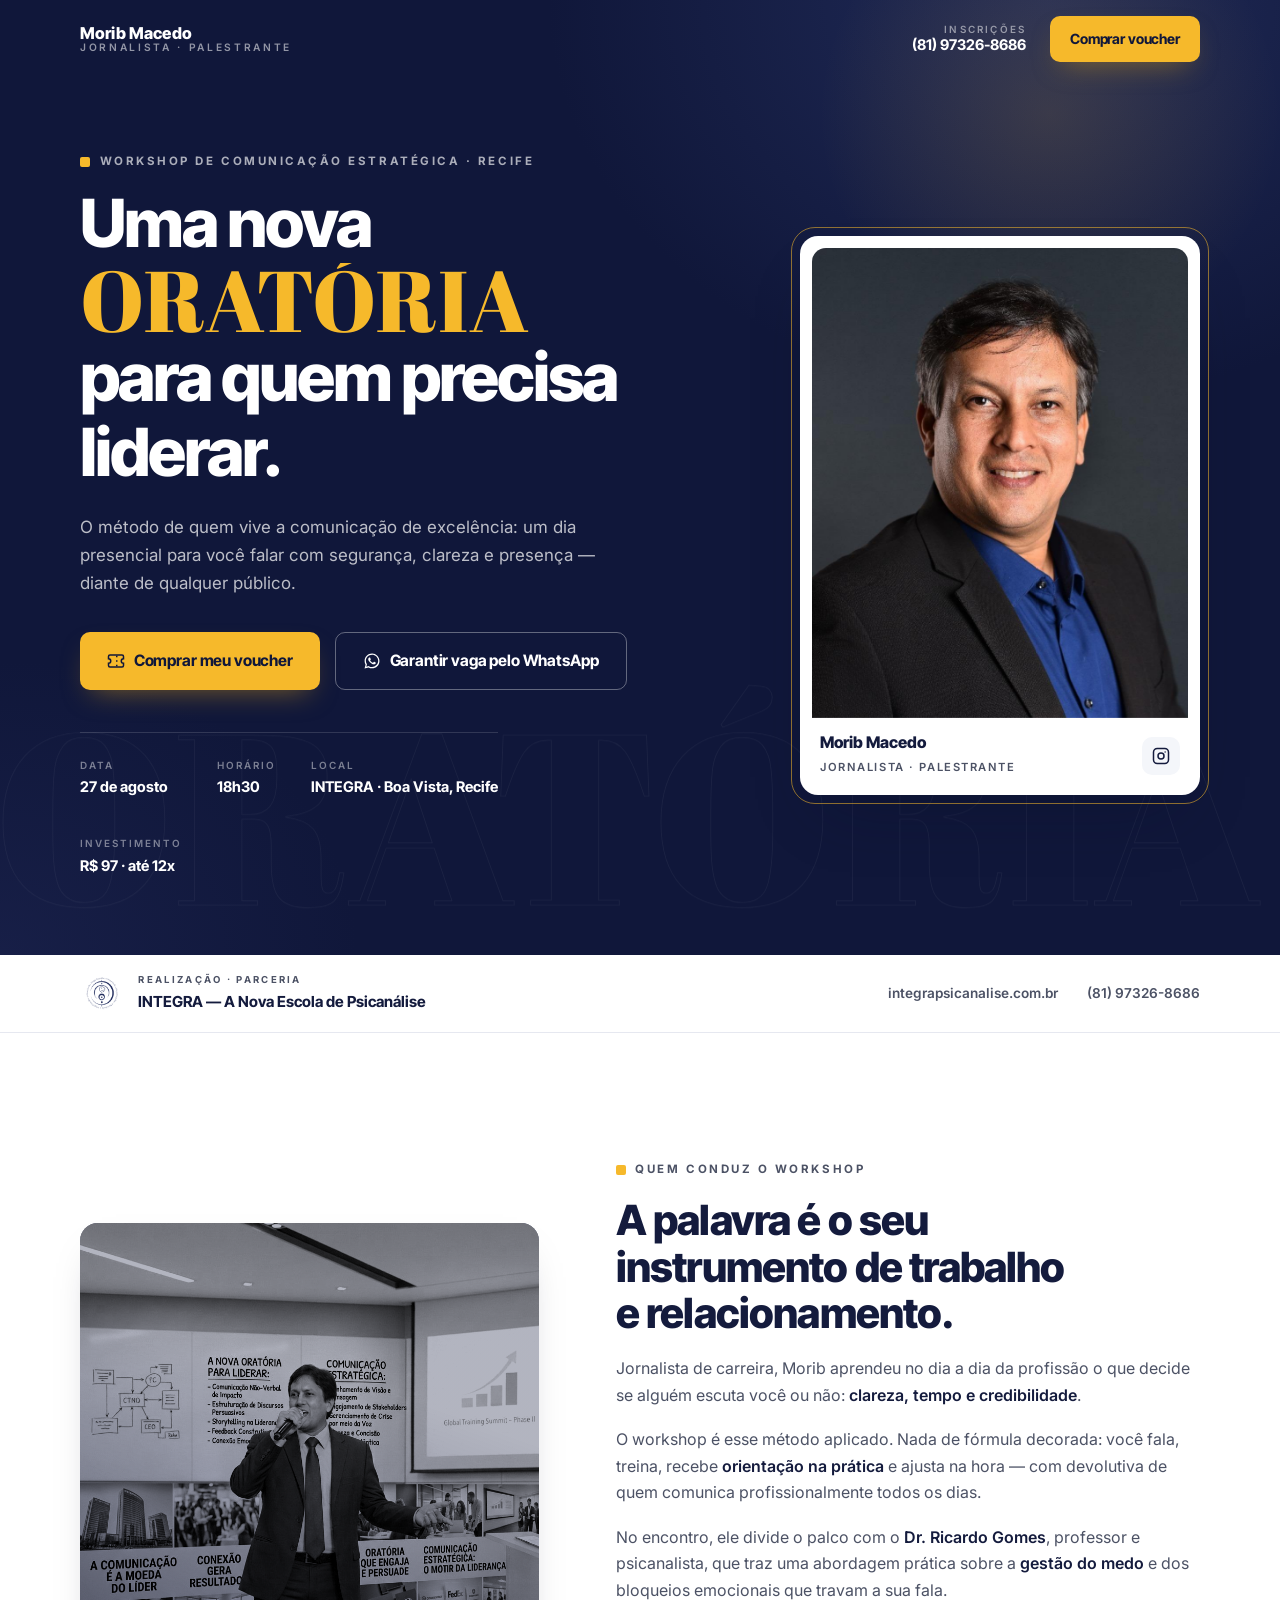
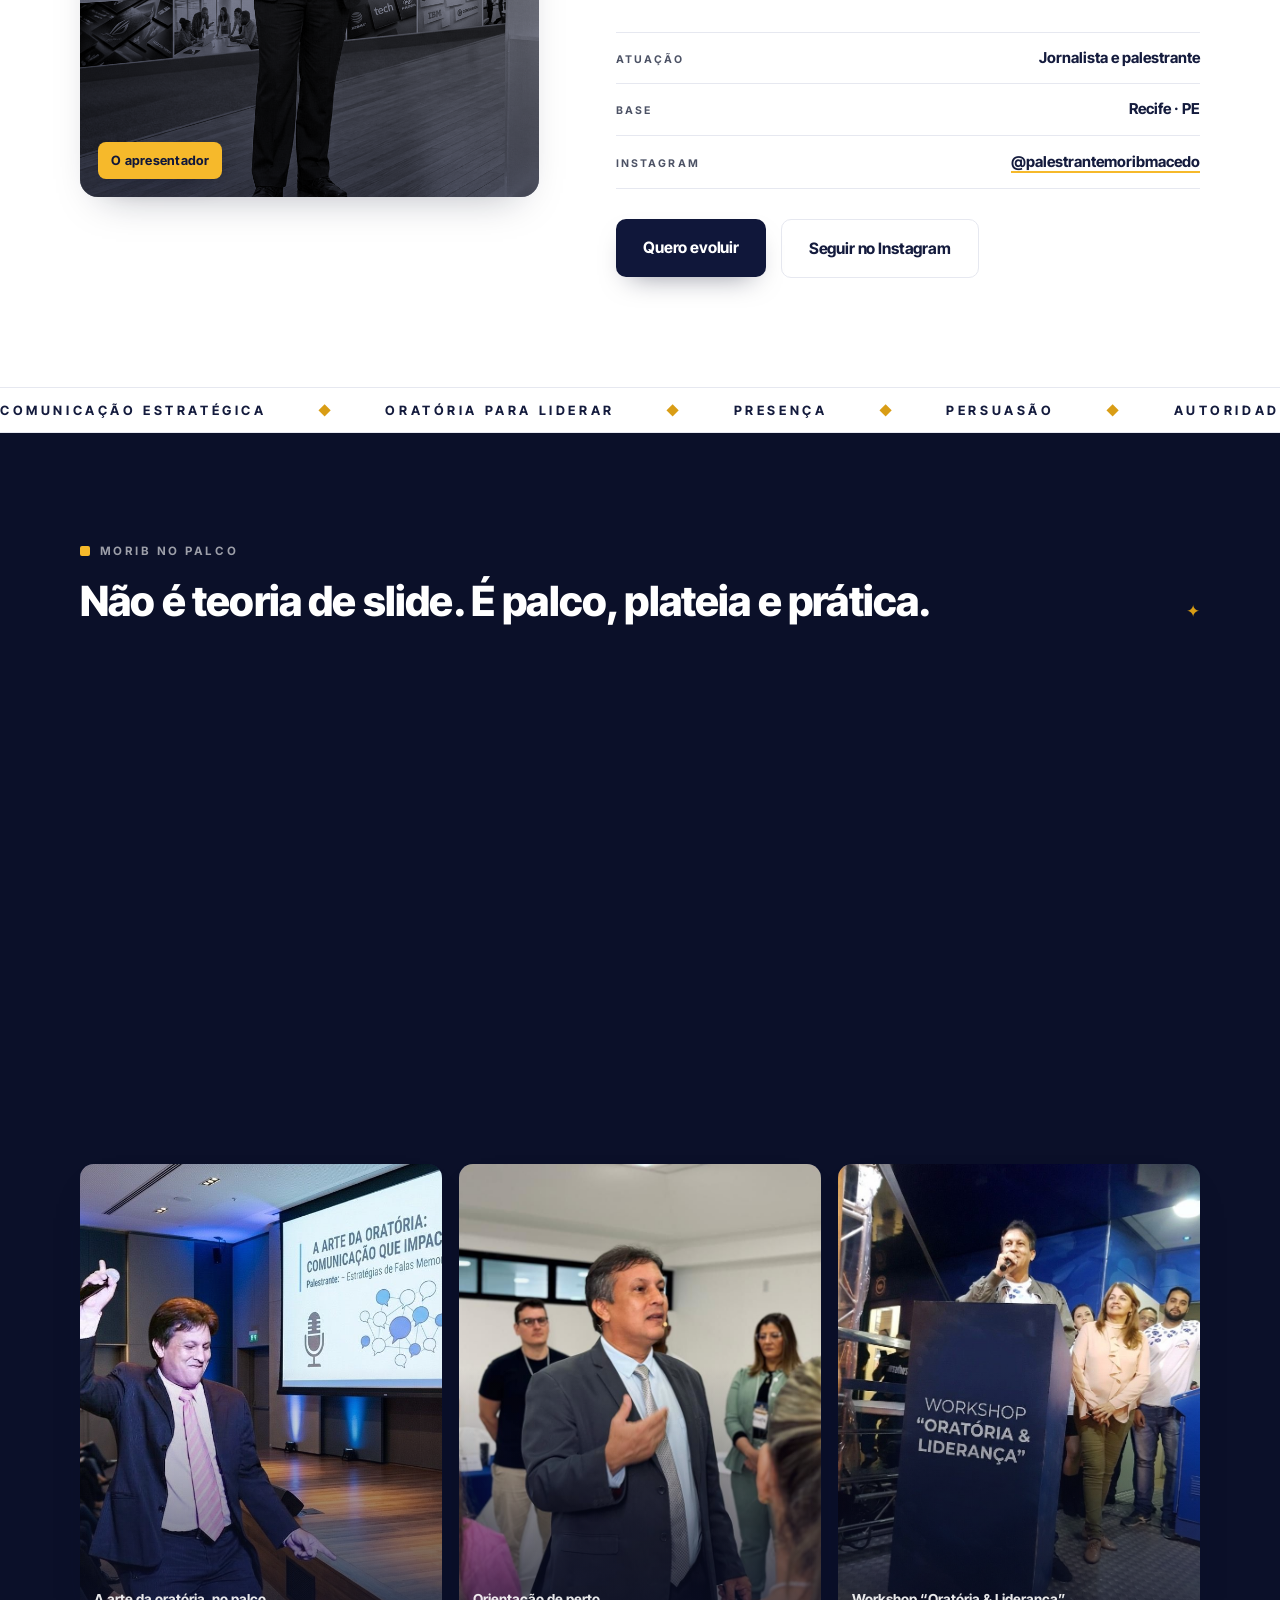
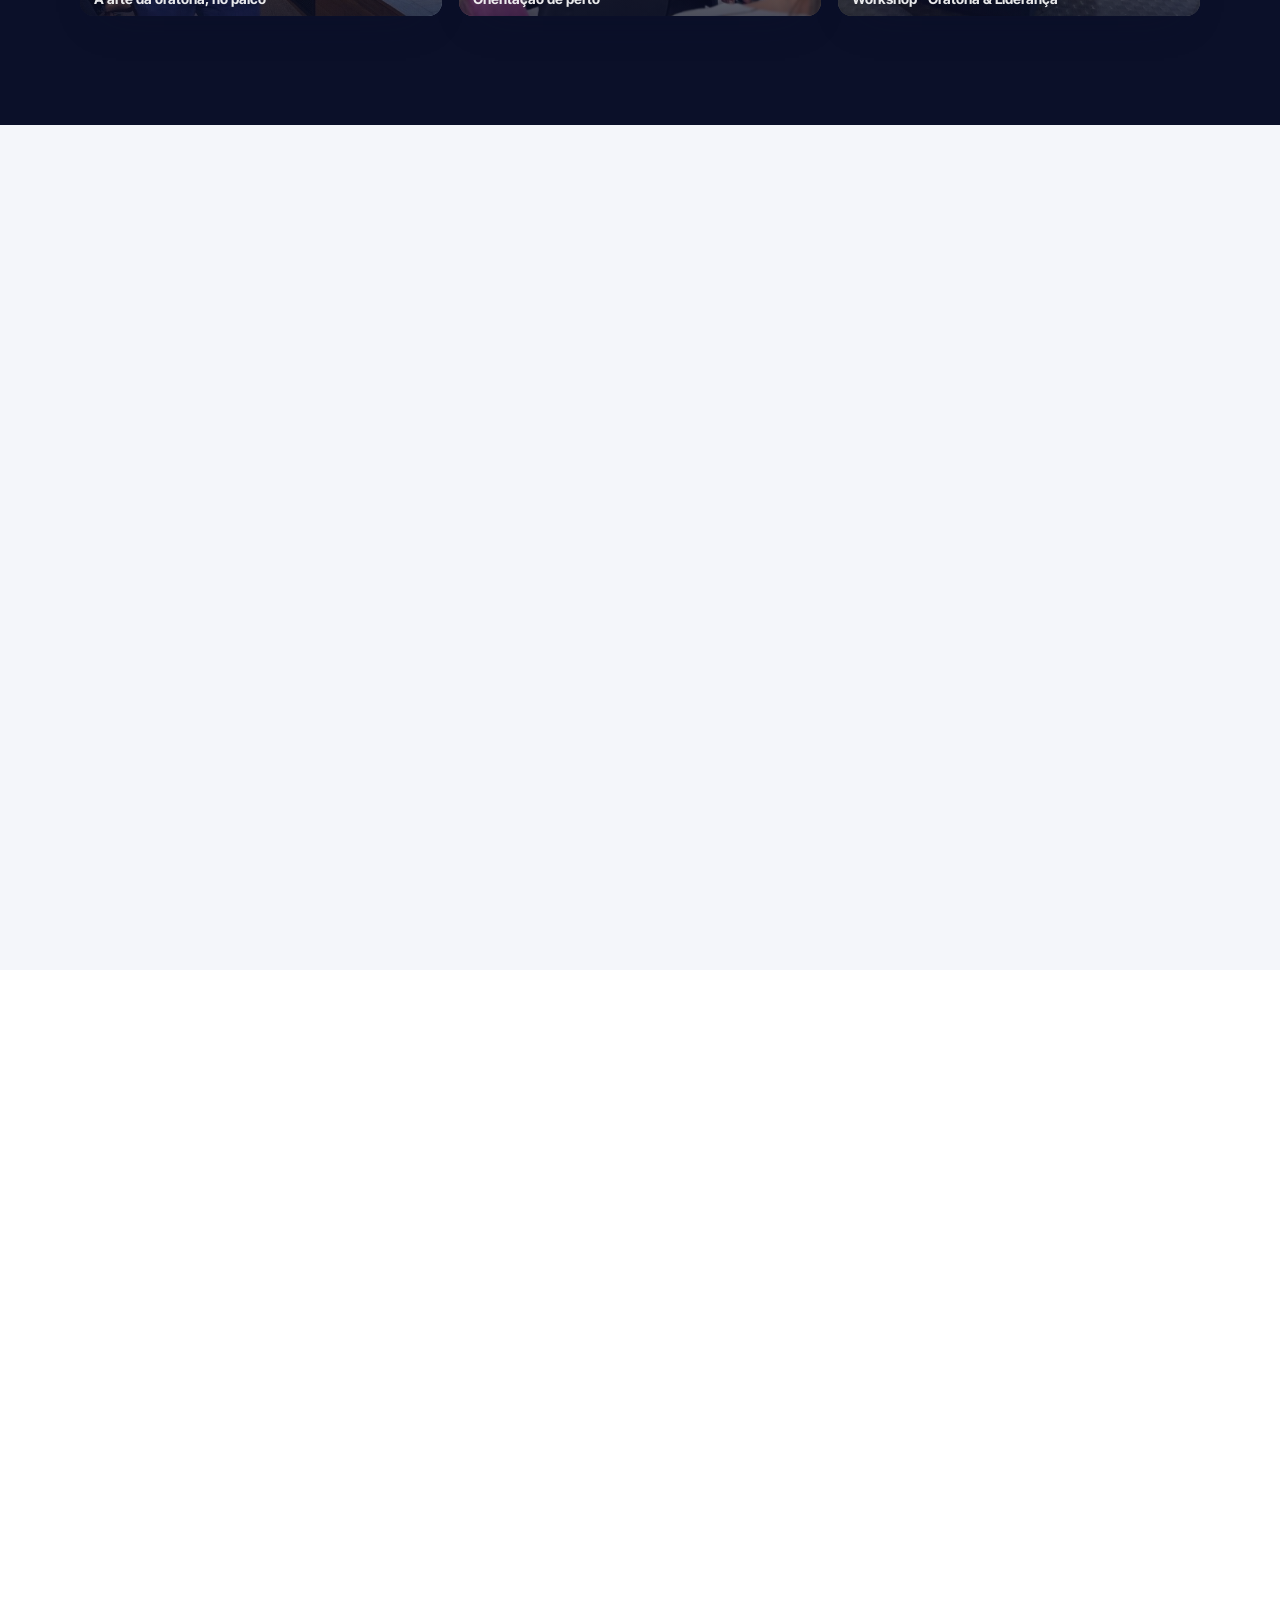
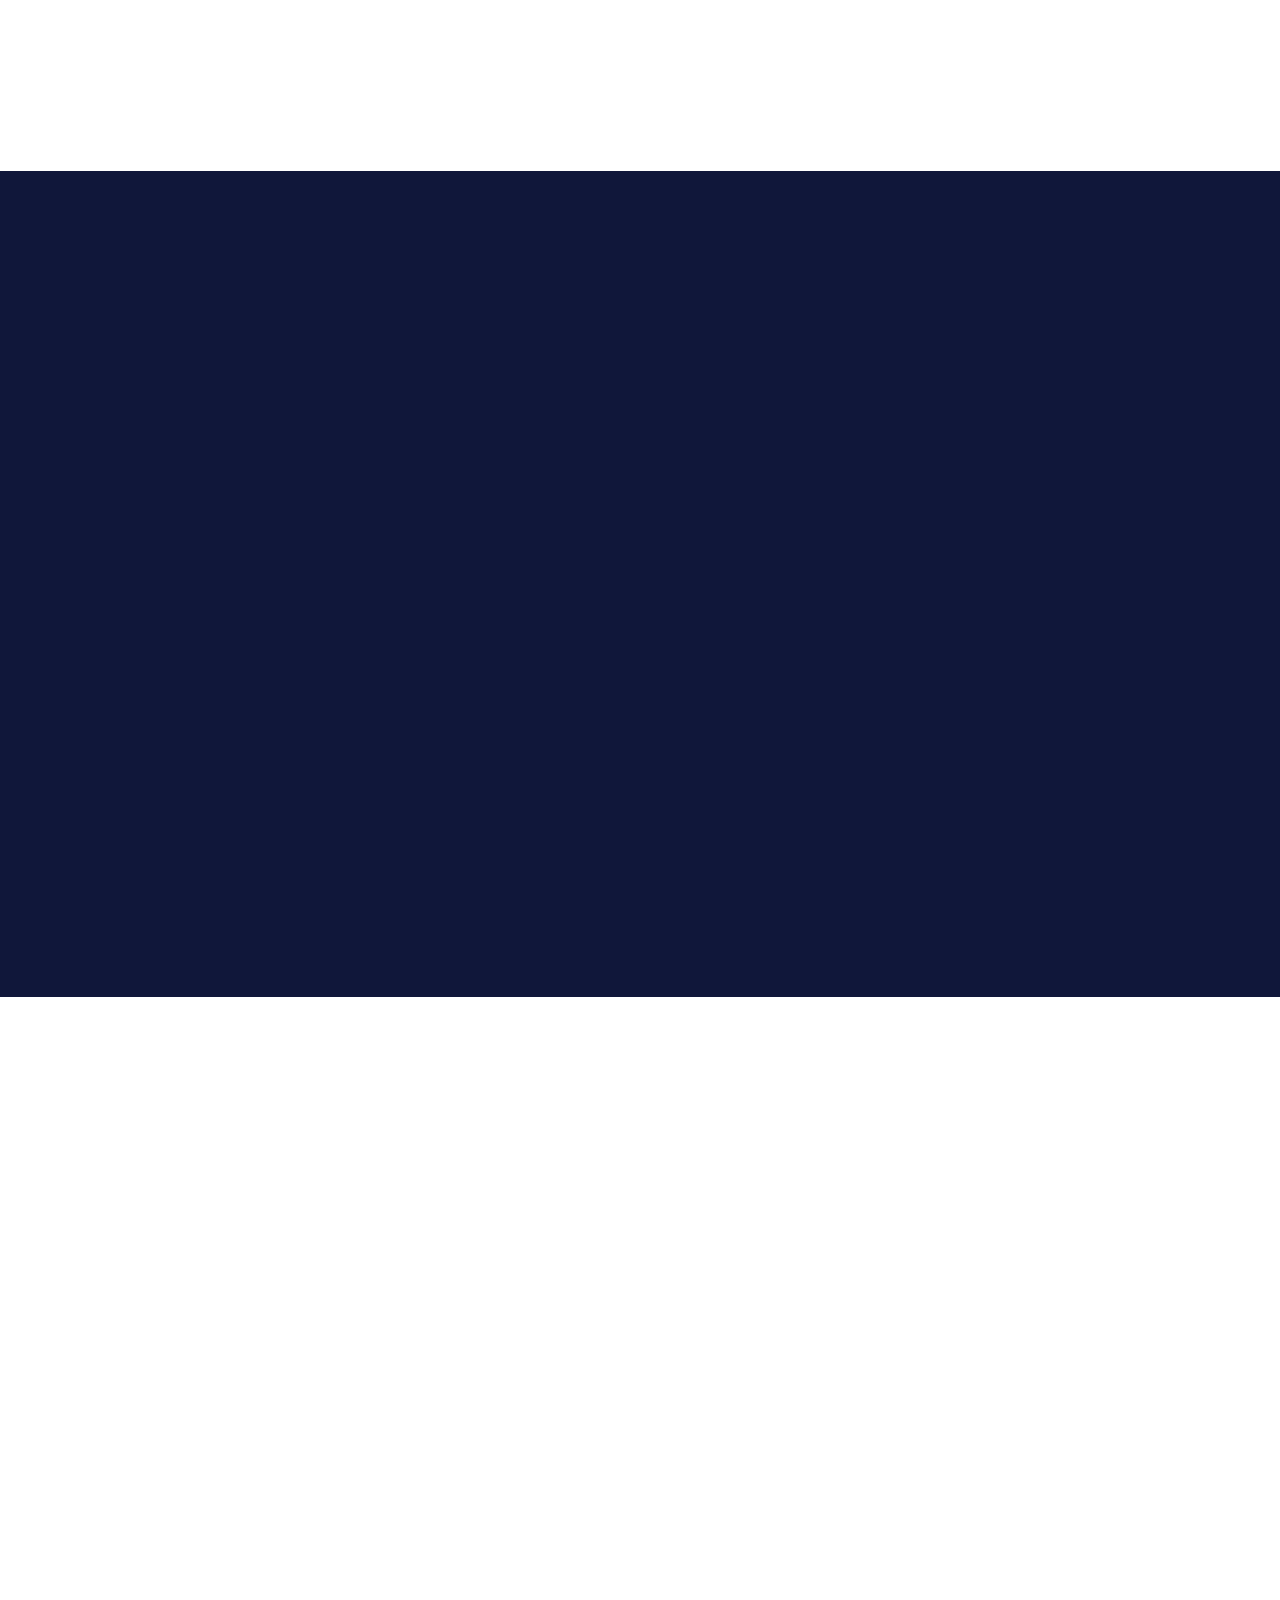
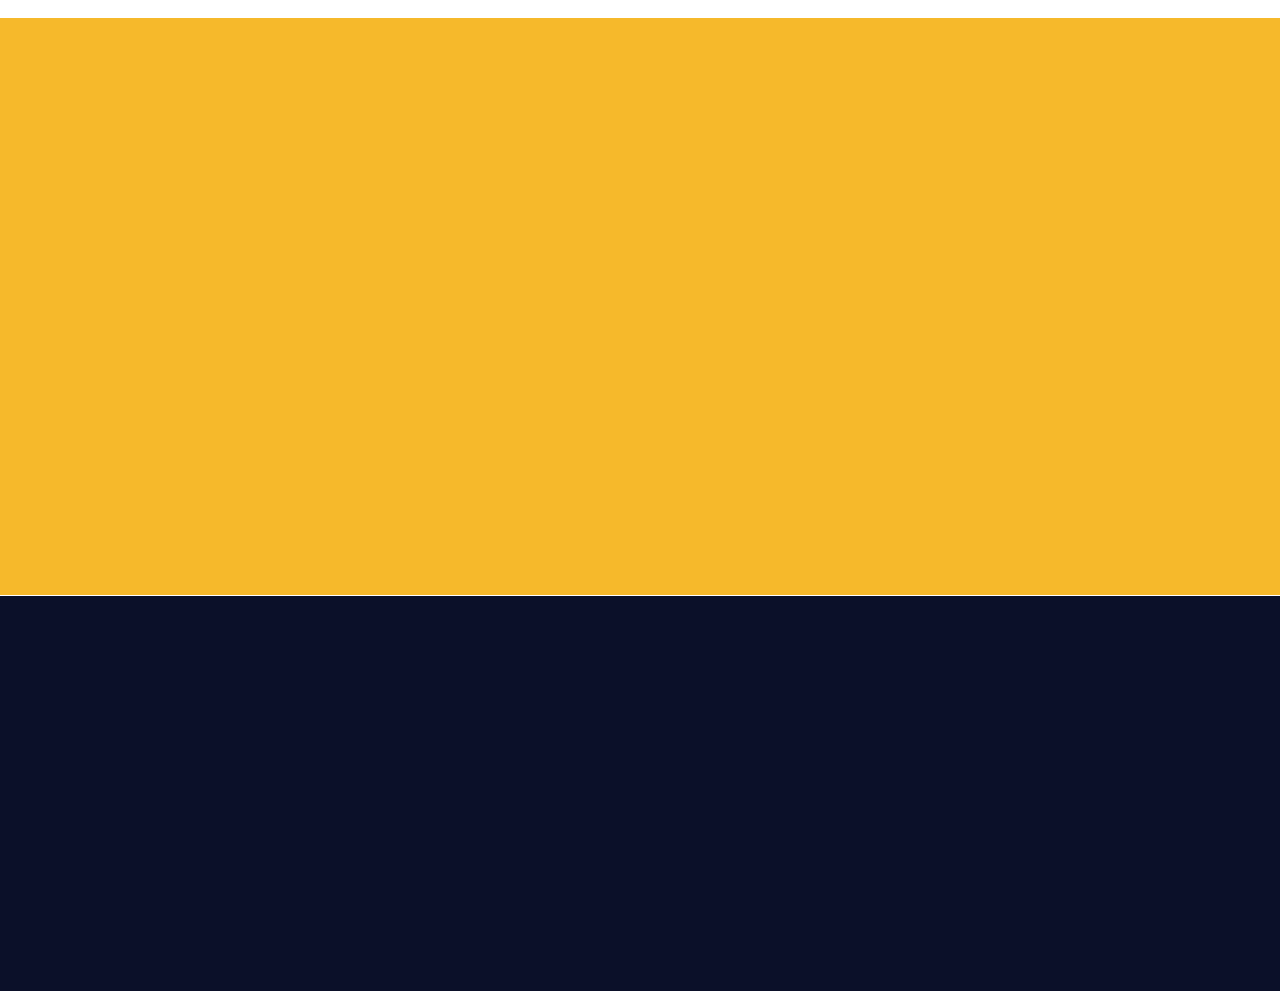
==== commit f47406f0: "rodada de bugs resolvida" ====
--- a/index.html
+++ b/index.html
@@ -54,8 +54,8 @@
 <!-- estilos e script (defer = baixa em paralelo, executa após o parse)
      ?v=2 = "cache-busting": força o navegador a baixar a versão nova,
      evitando que o Safari sirva CSS/JS antigos do cache -->
-<link rel="stylesheet" href="css/style.css?v=11">
-<script src="js/main.js?v=11" defer></script>
+<link rel="stylesheet" href="css/style.css?v=14">
+<script src="js/main.js?v=14" defer></script>
 </head>
 <body class="loading">
 
@@ -99,15 +99,67 @@
        NENHUM conteúdo pode ficar invisível: revela todos os blocos */
     var r = document.querySelectorAll('.reveal');
     for (var i = 0; i < r.length; i++) { r[i].classList.add('on'); }
-    // revela qualquer conteúdo que ainda não apareceu (se o main.js falhou)
-    var r = document.querySelectorAll('.reveal');
-    for (var i = 0; i < r.length; i++) r[i].classList.add('on');
     var p = document.getElementById('preloader');
     if (!p) return;
     p.style.transition = 'opacity .4s ease';
     p.style.opacity = '0';
     setTimeout(function () { if (p) p.remove(); }, 450);
   }, 6000);
+</script>
+
+<!-- ======================================================
+     PAINEL DE DIAGNÓSTICO (só aparece com ?debug=1 na URL)
+     Mede a PÁGINA REAL no aparelho do visitante e aponta,
+     com nome e tamanho, qualquer elemento mais largo que a
+     tela. Invisível para o público.
+     ====================================================== -->
+<script>
+if (location.search.indexOf('debug=1') > -1) {
+  setTimeout(function () {
+    var vw = document.documentElement.clientWidth;
+    var box = document.createElement('div');
+    box.style.cssText = 'position:fixed;left:0;right:0;bottom:0;z-index:9999;max-height:62vh;overflow:auto;'
+      + 'background:#0b1029;color:#fff;font:12px/1.45 system-ui,sans-serif;padding:12px;border-top:3px solid #f6b92b';
+
+    // mede a largura real de cada bloco de conteúdo
+    var achados = [], maior = 0, maiorNome = '';
+    var els = document.querySelectorAll('h1,h2,h3,p,div,section,ul,li,figure,b,a');
+    for (var i = 0; i < els.length; i++) {
+      var el = els[i], cs = getComputedStyle(el);
+      if (cs.position === 'fixed' || cs.position === 'absolute') continue;
+      if (el.closest('.marquee-track')) continue;
+      var r = el.getBoundingClientRect();
+      if (r.width > vw + 2 || r.right > vw + 2) {
+        var nome = el.tagName.toLowerCase() + (typeof el.className === 'string' && el.className ? '.' + el.className.split(' ')[0] : '');
+        achados.push('<div style="padding:4px 0;border-bottom:1px solid #223"><b style="color:#f87171">'
+          + Math.round(r.width) + 'px</b> (dir: ' + Math.round(r.right) + ') — ' + nome
+          + '<br><span style="color:#9aa4c8">' + (el.textContent || '').trim().slice(0, 30) + '</span></div>');
+        if (r.width > maior) { maior = Math.round(r.width); maiorNome = nome; }
+      }
+    }
+
+    var linha = function (k, v, cor) {
+      return '<div style="display:flex;justify-content:space-between;gap:8px;padding:3px 0">'
+        + '<span style="color:#9aa4c8">' + k + '</span><b style="color:' + (cor || '#fff') + '">' + v + '</b></div>';
+    };
+
+    box.innerHTML =
+      '<div style="font-weight:800;color:#f6b92b;margin-bottom:6px">DIAGNÓSTICO DA PÁGINA REAL</div>'
+      + linha('Tela (CSS)', vw + ' px')
+      + linha('Conteúdo (scrollWidth)', document.documentElement.scrollWidth + ' px',
+              document.documentElement.scrollWidth > vw + 2 ? '#f87171' : '#4ade80')
+      + linha('Zoom (visualViewport)', window.visualViewport ? visualViewport.scale.toFixed(2) : '—',
+              (window.visualViewport && visualViewport.scale > 1.02) ? '#f87171' : '#4ade80')
+      + linha('Largura visível', window.visualViewport ? Math.round(visualViewport.width) + ' px' : '—')
+      + linha('font-size do body', getComputedStyle(document.body).fontSize)
+      + linha('Elementos largos demais', achados.length, achados.length ? '#f87171' : '#4ade80')
+      + (achados.length
+          ? '<div style="margin-top:8px;font-weight:700;color:#f6b92b">CULPADOS (maior: ' + maiorNome + ' = ' + maior + 'px)</div>' + achados.slice(0, 12).join('')
+          : '<div style="margin-top:8px;color:#4ade80;font-weight:700">Nenhum elemento ultrapassa a tela ✓</div>');
+
+    document.body.appendChild(box);
+  }, 3000);
+}
 </script>
 
 <!-- barra de progresso de leitura (preenchida pelo JS) -->
--- a/css/style.css
+++ b/css/style.css
@@ -117,7 +117,10 @@
 
 h1,h2,h3{font-family:var(--f-disp);letter-spacing:-.02em}
 h2{font-size:2rem;font-size:clamp(1.75rem,3.6vw,2.6rem);font-weight:800;line-height:1.12;color:var(--ink)}
-.lede{font-size:1.06rem;color:var(--body);max-width:60ch}
+/* min(…,100%) = o limite em "ch" NUNCA pode ultrapassar a largura do
+   container. Sem isso, com fonte ampliada 58ch pode dar 500px numa tela
+   de 412px e o texto é cortado. O valor simples antes é o fallback. */
+.lede{font-size:1.06rem;color:var(--body);max-width:60ch;max-width:min(60ch,100%)}
 
 /* rótulo de seção com quadradinho amarelo */
 .kicker{
@@ -520,8 +523,8 @@
   padding:.5rem .85rem;border-radius:8px;
   box-shadow:0 10px 24px -10px rgba(11,16,41,.45);
 }
-.spk h2{max-width:17ch}
-.spk p{color:var(--body);margin-top:1.15rem;max-width:58ch}
+.spk h2{max-width:17ch;max-width:min(17ch,100%)}
+.spk p{color:var(--body);margin-top:1.15rem;max-width:58ch;max-width:min(58ch,100%)}
 .spk p b{color:var(--ink);font-weight:600}
 .spk-meta{border-top:1px solid var(--hair);margin-top:1.8rem}
 .spk-meta div{
@@ -554,7 +557,7 @@
 .aud li:hover::before{transform:scaleY(1)}
 .aud .n{font-family:var(--f-accent);font-size:1rem;color:var(--yellow-d)}
 .aud h3{font-size:1.3rem;font-size:clamp(1.15rem,2.4vw,1.5rem);font-weight:800;color:var(--ink)}
-.aud p{color:var(--body);font-size:.95rem;text-align:right;max-width:36ch}
+.aud p{color:var(--body);font-size:.95rem;text-align:right;max-width:36ch;max-width:min(36ch,100%)}
 @media (max-width:700px){
   /* flexbox no lugar de Grid (mesmo motivo das outras seções) */
   .aud li{display:flex;flex-wrap:wrap;align-items:baseline}
@@ -619,7 +622,7 @@
 }
 .int-logo img{width:82%;height:82%;object-fit:contain}
 .integra .kicker{color:rgba(255,255,255,.6)}
-.integra h2{color:#fff;max-width:20ch}
+.integra h2{color:#fff;max-width:20ch;max-width:min(20ch,100%)}
 .integra .lede{color:rgba(255,255,255,.7);margin-top:1.15rem}
 .int-info{
   display:grid;grid-template-columns:repeat(2,minmax(0,260px));gap:0 2.5rem;
@@ -701,6 +704,7 @@
   position:absolute;z-index:2;max-width:24ch;
   left:1.6rem;left:clamp(1.2rem,3vw,2.4rem);
   bottom:1.4rem;bottom:clamp(1.2rem,3vw,2rem);
+  max-width:min(24ch,100%);
 }
 .gal-cap b{display:block;font-family:var(--f-disp);font-weight:800;font-size:1.25rem;font-size:clamp(1.1rem,2.2vw,1.6rem);line-height:1.2}
 .gal-cap span{font-size:.8rem;color:rgba(255,255,255,.7);font-weight:600}
@@ -773,7 +777,8 @@
 /* resposta abre/fecha com deslize suave de altura (controlado no JS;
    se o JS não rodar, o <details> nativo ainda funciona) */
 .faq .ans{
-  padding:0 0 1.3rem;color:var(--body);font-size:.95rem;max-width:60ch;
+  padding:0 0 1.3rem;color:var(--body);font-size:.95rem;
+  max-width:60ch;max-width:min(60ch,100%);
   overflow:hidden;transition:height .38s var(--ease-out),opacity .38s ease;
 }
 .faq .ans a{font-weight:700;color:var(--ink);border-bottom:2px solid var(--yellow)}
@@ -801,8 +806,8 @@
 }
 .cta .kicker{color:rgba(16,23,58,.6)}
 .cta .kicker::before{background:var(--navy-900)}
-.cta h2{color:var(--navy-900);letter-spacing:-.03em;font-size:2.3rem;font-size:clamp(1.9rem,4.2vw,3rem);max-width:16ch}
-.cta p{color:rgba(16,23,58,.72);margin-top:1rem;max-width:46ch;font-size:1rem}
+.cta h2{color:var(--navy-900);letter-spacing:-.03em;font-size:2.3rem;font-size:clamp(1.9rem,4.2vw,3rem);max-width:16ch;max-width:min(16ch,100%)}
+.cta p{color:rgba(16,23,58,.72);margin-top:1rem;max-width:46ch;max-width:min(46ch,100%);font-size:1rem}
 .cta-box{
   background:#fff;border-radius:calc(var(--r) + 4px);
   padding:1.9rem;padding:clamp(1.6rem,3.5vw,2.2rem);
@@ -924,6 +929,12 @@
   transition:clip-path 1s var(--ease-out) var(--d,0s),opacity .9s var(--ease-out) var(--d,0s);
 }
 .reveal.rv-clip.on{-webkit-clip-path:inset(0 0 0 0);clip-path:inset(0 0 0 0)}
+/* ⚠ ESSENCIAL: estas variações vêm DEPOIS de ".reveal.on" e têm a mesma
+   especificidade — sem a regra abaixo, elas venceriam a cascata e o
+   elemento ficaria PARA SEMPRE deslocado 52px (cortando o texto do lado
+   direito no celular). Aqui o estado revelado é reposto, com
+   especificidade maior e por último. */
+.reveal.rv-left.on,.reveal.rv-right.on,.reveal.rv-scale.on{transform:none}
 
 /* --- botões magnéticos: seguem levemente o cursor (JS) --- */
 .btn.is-magnetic{will-change:transform}
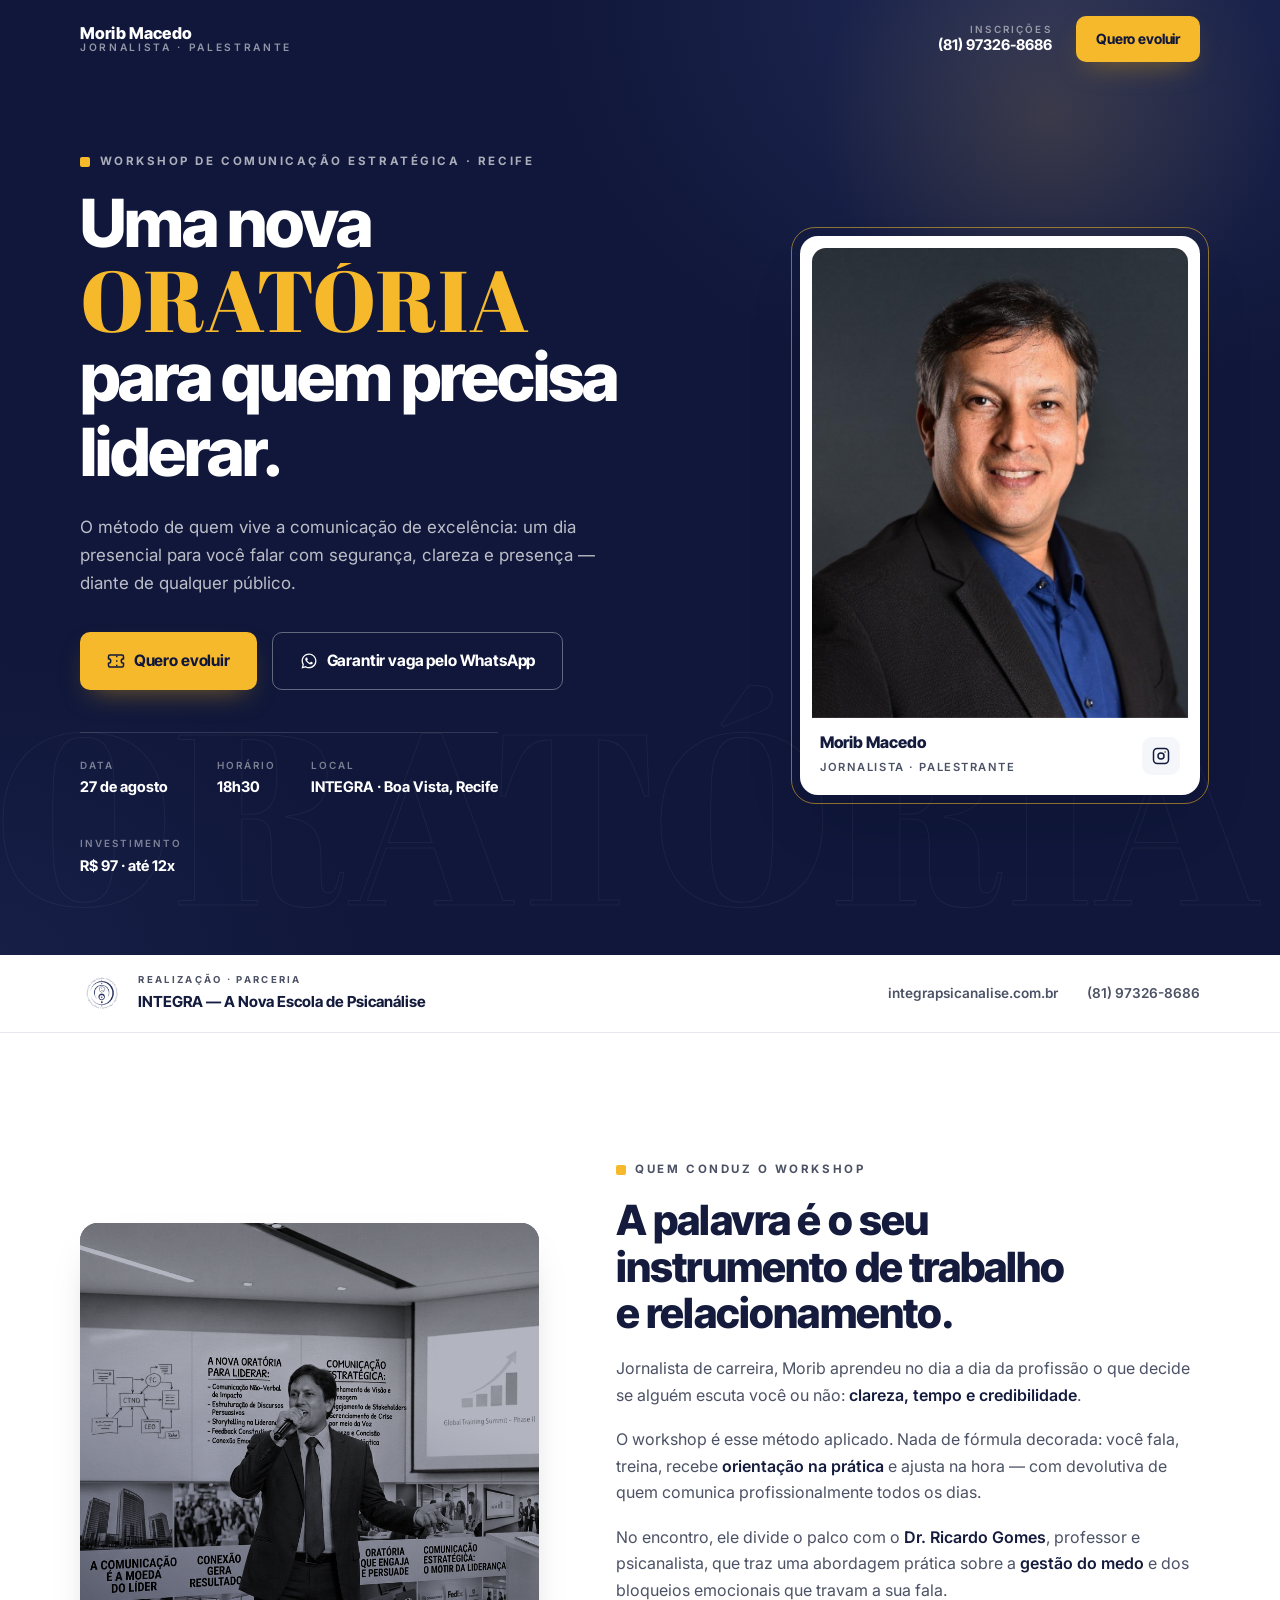
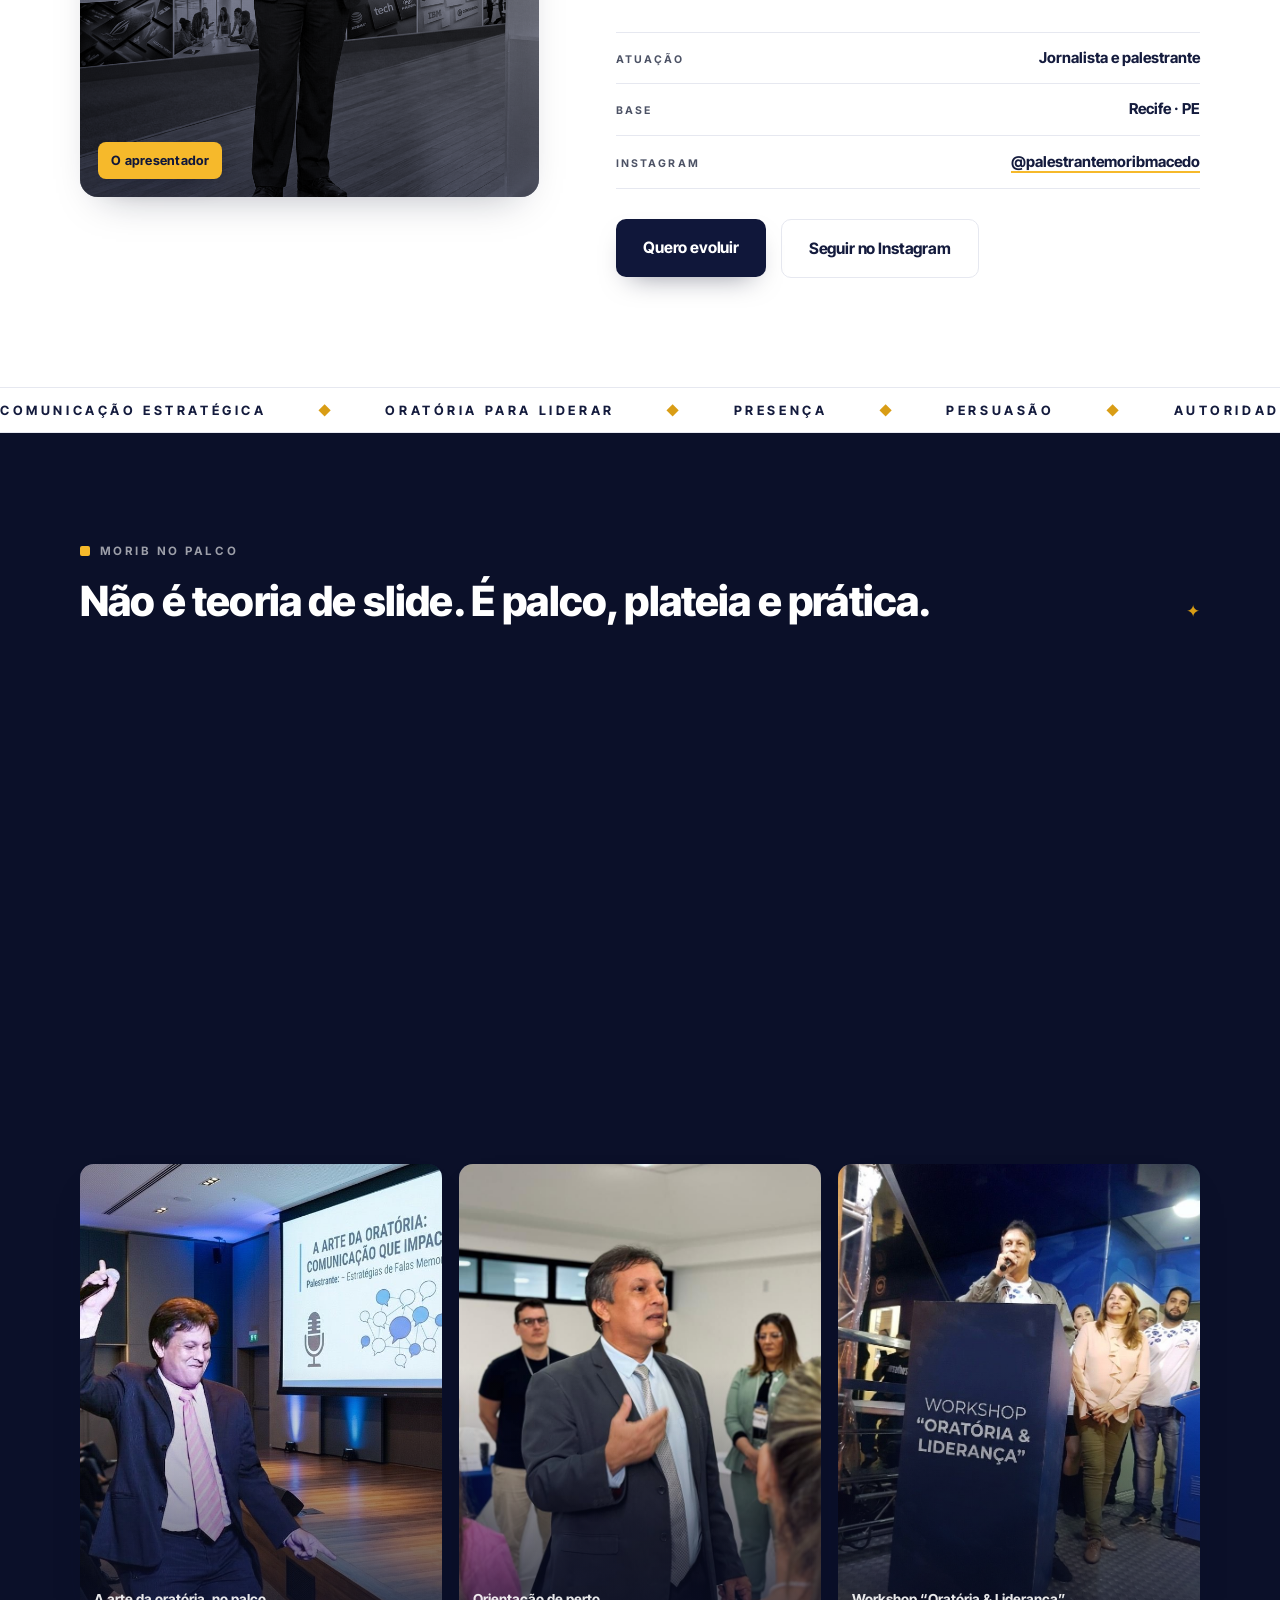
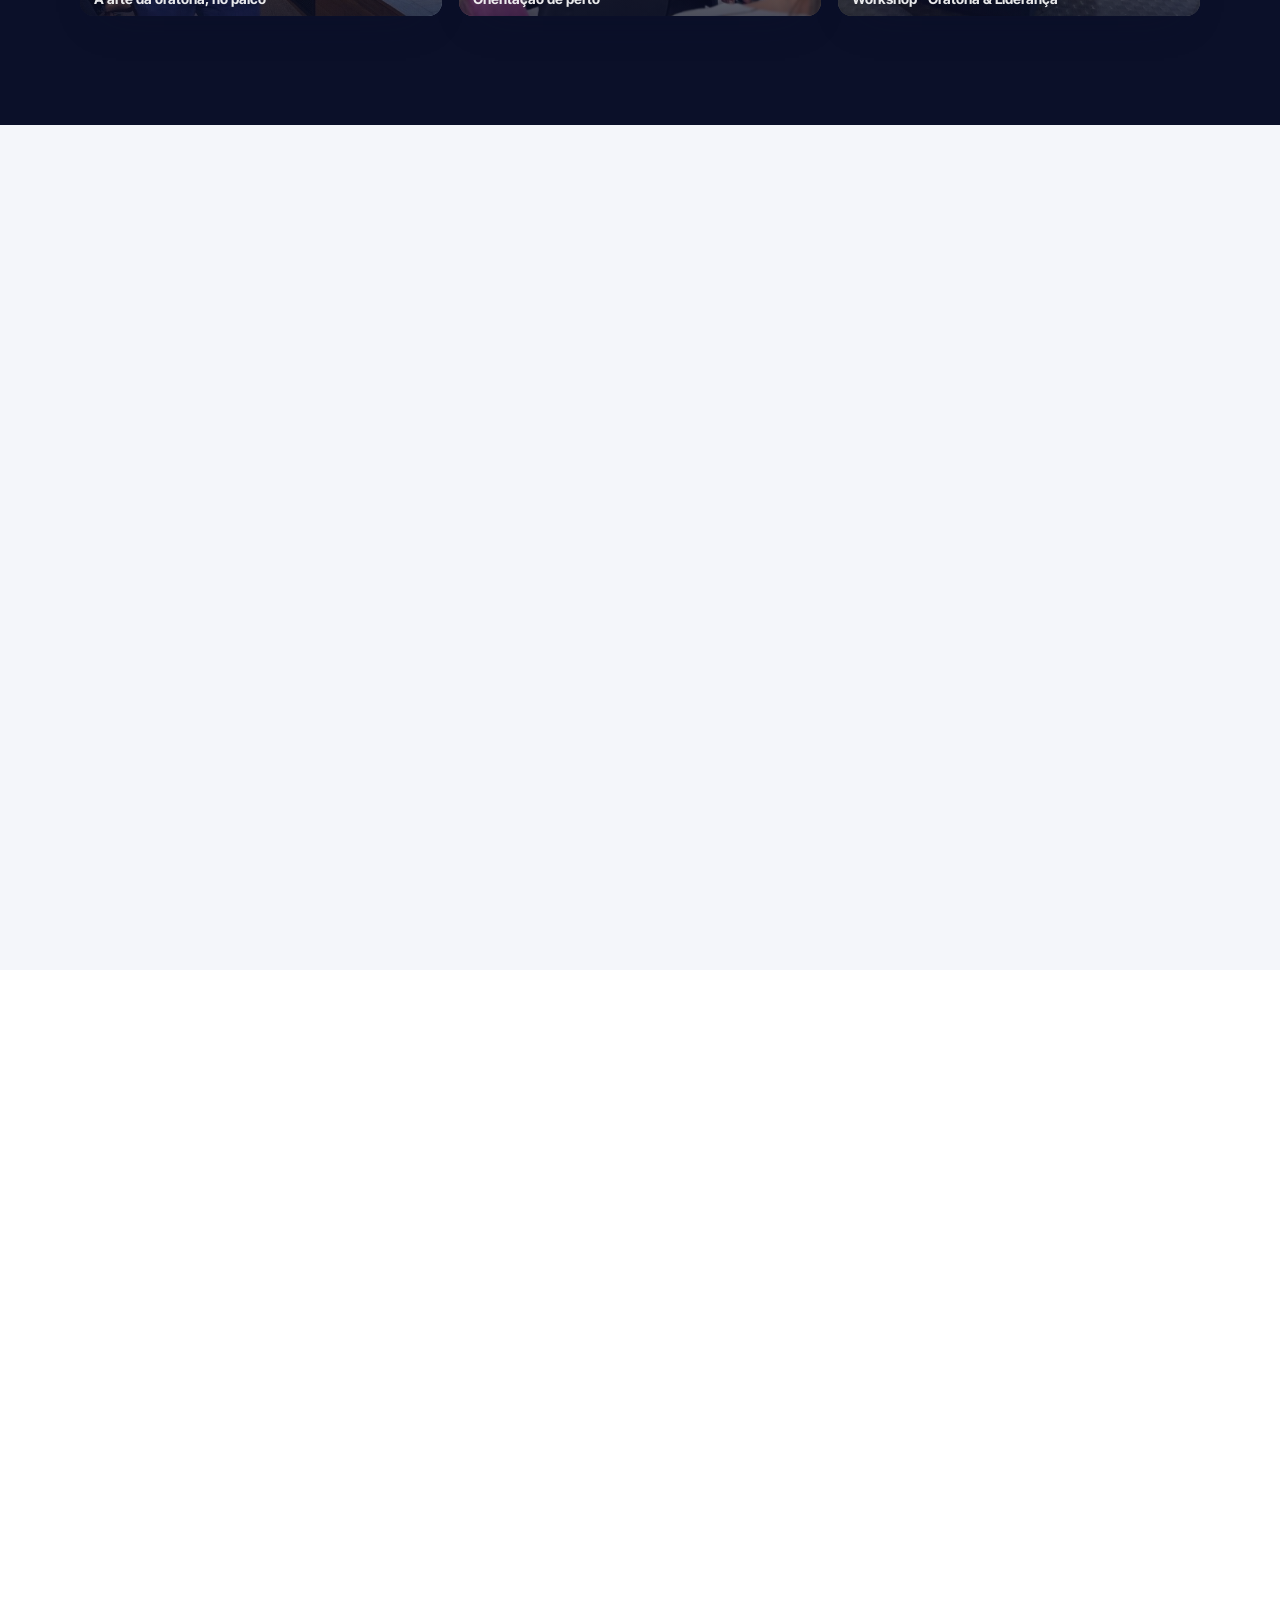
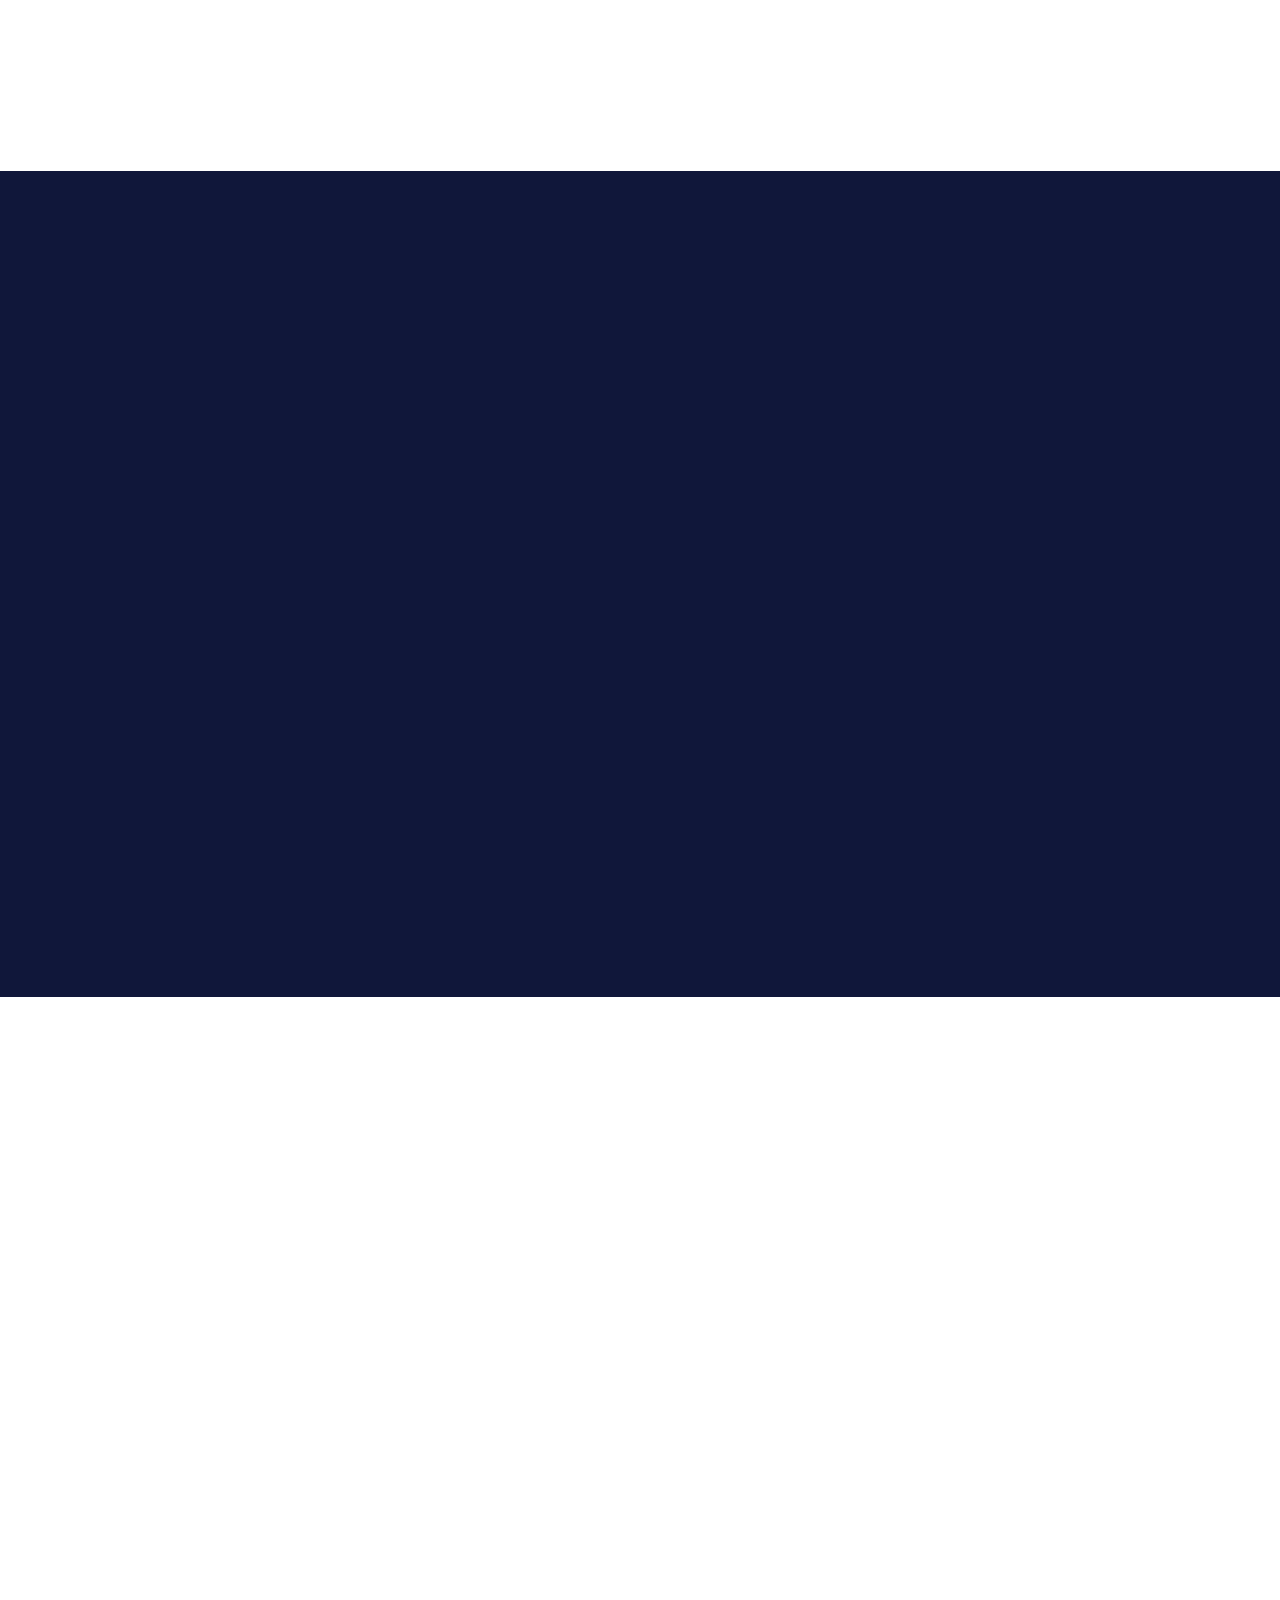
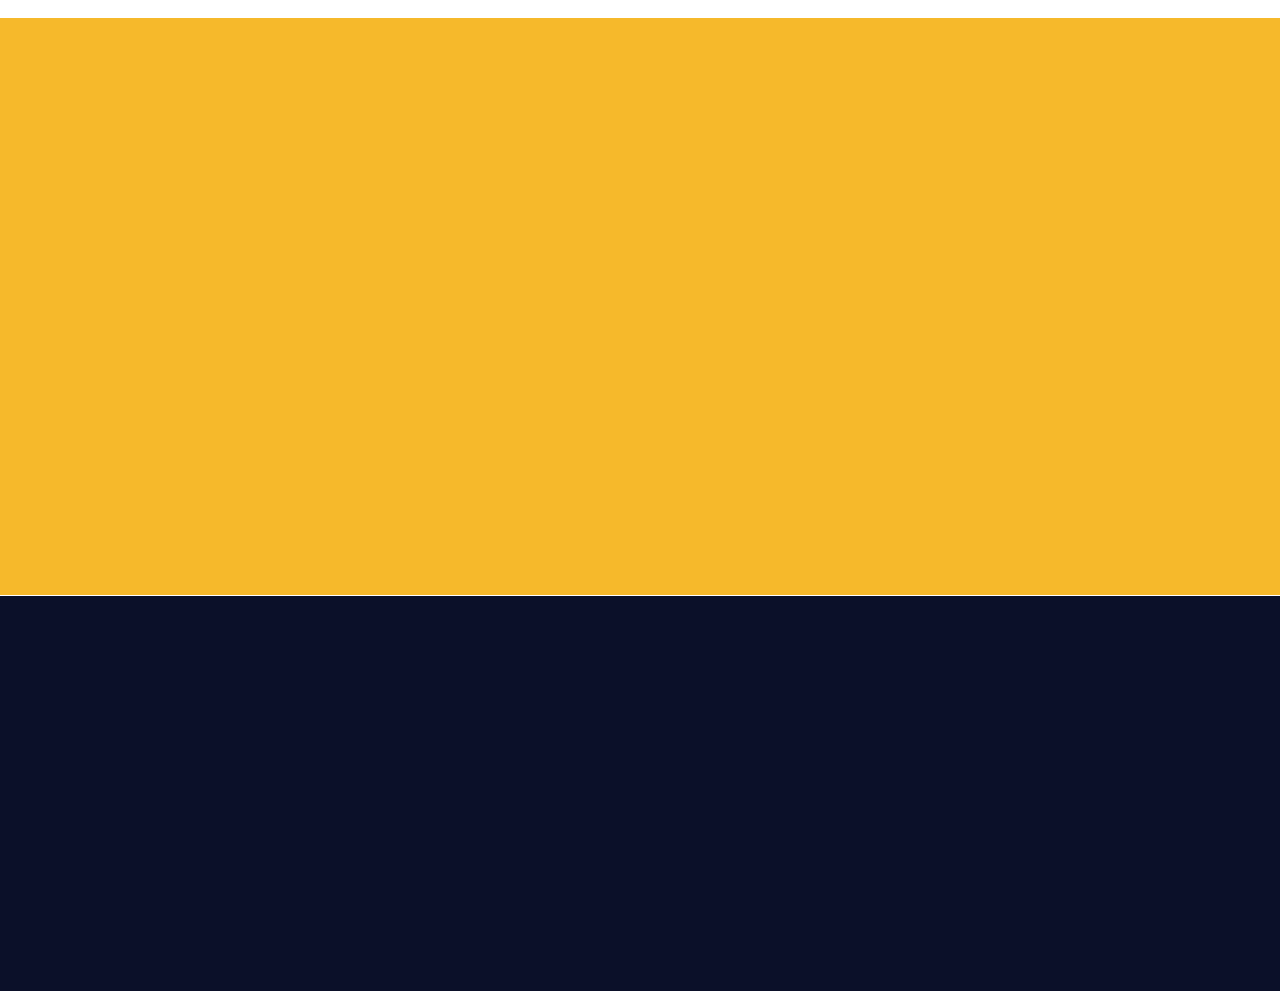
==== commit 79d1b5d3: "quero evoluir" ====
--- a/index.html
+++ b/index.html
@@ -54,8 +54,8 @@
 <!-- estilos e script (defer = baixa em paralelo, executa após o parse)
      ?v=2 = "cache-busting": força o navegador a baixar a versão nova,
      evitando que o Safari sirva CSS/JS antigos do cache -->
-<link rel="stylesheet" href="css/style.css?v=14">
-<script src="js/main.js?v=14" defer></script>
+<link rel="stylesheet" href="css/style.css?v=15">
+<script src="js/main.js?v=15" defer></script>
 </head>
 <body class="loading">
 
@@ -180,7 +180,7 @@
         <small>Inscrições</small>
         <b>(81) 97326-8686</b>
       </a>
-      <a class="btn btn-y" href="https://www.sympla.com.br/evento/workshop-oratOria-recife---pe/3522168" target="_blank" rel="noopener">Comprar voucher</a>
+      <a class="btn btn-y" href="https://www.sympla.com.br/evento/workshop-oratOria-recife---pe/3522168" target="_blank" rel="noopener">Quero evoluir</a>
     </div>
   </div>
 </header>
@@ -226,10 +226,10 @@
         falar com segurança, clareza e presença — diante de qualquer público.
       </p>
       <div class="hero-ctas">
-        <!-- compra direta do voucher — página oficial do evento no Sympla -->
+        <!-- compra direta da inscrição — página oficial do evento no Sympla -->
         <a class="btn btn-y" href="https://www.sympla.com.br/evento/workshop-oratOria-recife---pe/3522168" target="_blank" rel="noopener">
           <svg width="18" height="18" viewBox="0 0 24 24" fill="none" stroke="currentColor" stroke-width="2" aria-hidden="true"><path d="M2 9a3 3 0 0 1 0 6v3a2 2 0 0 0 2 2h16a2 2 0 0 0 2-2v-3a3 3 0 0 1 0-6V6a2 2 0 0 0-2-2H4a2 2 0 0 0-2 2z"/><path d="M13 5v2M13 11v2M13 17v2"/></svg>
-          Comprar meu voucher
+          Quero evoluir
         </a>
         <!-- canal de atendimento: inscrição assistida pelo WhatsApp -->
         <a class="btn btn-ghost-w" href="https://wa.me/5581973268686?text=Ol%C3%A1!%20Quero%20garantir%20minha%20vaga%20no%20Workshop%20de%20Comunica%C3%A7%C3%A3o%20Estrat%C3%A9gica%20%E2%80%93%20Uma%20Nova%20Orat%C3%B3ria%20para%20Liderar." target="_blank" rel="noopener">
@@ -530,7 +530,7 @@
         <summary>Como garanto minha vaga?
           <svg width="16" height="16" viewBox="0 0 24 24" fill="none" stroke="currentColor" stroke-width="2.4" aria-hidden="true"><path d="M12 5v14M5 12h14"/></svg>
         </summary>
-        <p class="ans">De dois jeitos: comprando seu voucher on-line na <a href="https://www.sympla.com.br/evento/workshop-oratOria-recife---pe/3522168" target="_blank" rel="noopener">página oficial do evento no Sympla</a>, ou pelo WhatsApp <a href="https://wa.me/5581973268686" target="_blank" rel="noopener">(81) 97326-8686</a> — a equipe confirma os detalhes e finaliza sua inscrição em poucos minutos.</p>
+        <p class="ans">De dois jeitos: clicando em "Quero evoluir" e garantindo sua inscrição on-line na <a href="https://www.sympla.com.br/evento/workshop-oratOria-recife---pe/3522168" target="_blank" rel="noopener">página oficial do evento no Sympla</a>, ou pelo WhatsApp <a href="https://wa.me/5581973268686" target="_blank" rel="noopener">(81) 97326-8686</a> — a equipe confirma os detalhes e finaliza sua inscrição em poucos minutos.</p>
       </details>
       <details>
         <summary>Por que as vagas são limitadas?
@@ -556,10 +556,10 @@
       </p>
     </div>
     <div class="cta-box reveal">
-      <!-- compra direta: voucher oficial do evento no Sympla -->
+      <!-- compra direta: inscrição oficial do evento no Sympla -->
       <a class="btn btn-y" href="https://www.sympla.com.br/evento/workshop-oratOria-recife---pe/3522168" target="_blank" rel="noopener">
         <svg width="18" height="18" viewBox="0 0 24 24" fill="none" stroke="currentColor" stroke-width="2" aria-hidden="true"><path d="M2 9a3 3 0 0 1 0 6v3a2 2 0 0 0 2 2h16a2 2 0 0 0 2-2v-3a3 3 0 0 1 0-6V6a2 2 0 0 0-2-2H4a2 2 0 0 0-2 2z"/><path d="M13 5v2M13 11v2M13 17v2"/></svg>
-        Comprar voucher online
+        Quero evoluir
       </a>
       <p class="alt" style="margin-bottom:1rem">ou garanta pela equipe, no WhatsApp:</p>
       <form id="leadForm">
@@ -615,7 +615,7 @@
 </a>
 
 <div class="sticky-cta">
-  <a class="btn btn-y" href="https://www.sympla.com.br/evento/workshop-oratOria-recife---pe/3522168" target="_blank" rel="noopener">Comprar meu voucher</a>
+  <a class="btn btn-y" href="https://www.sympla.com.br/evento/workshop-oratOria-recife---pe/3522168" target="_blank" rel="noopener">Quero evoluir</a>
 </div>
 
 <!-- lightbox da galeria (aberto/fechado e navegado pelo JS) -->
